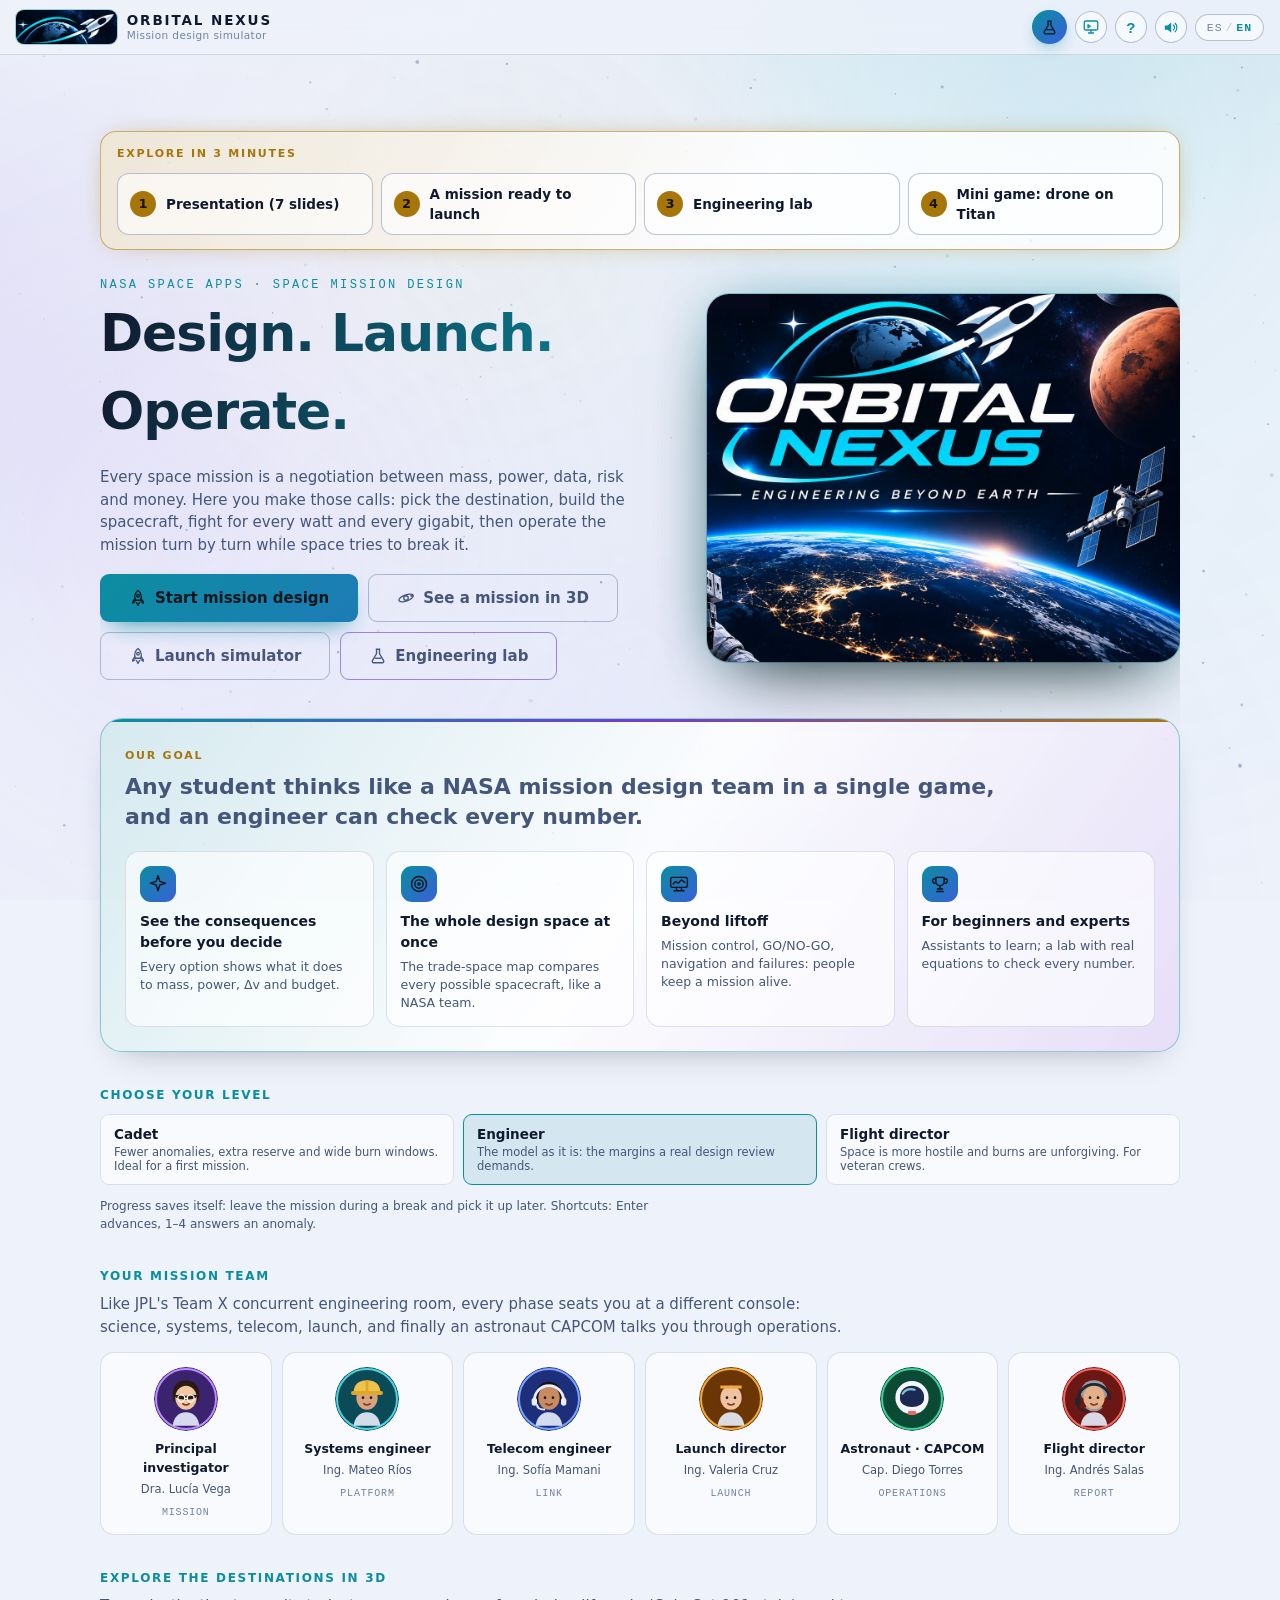
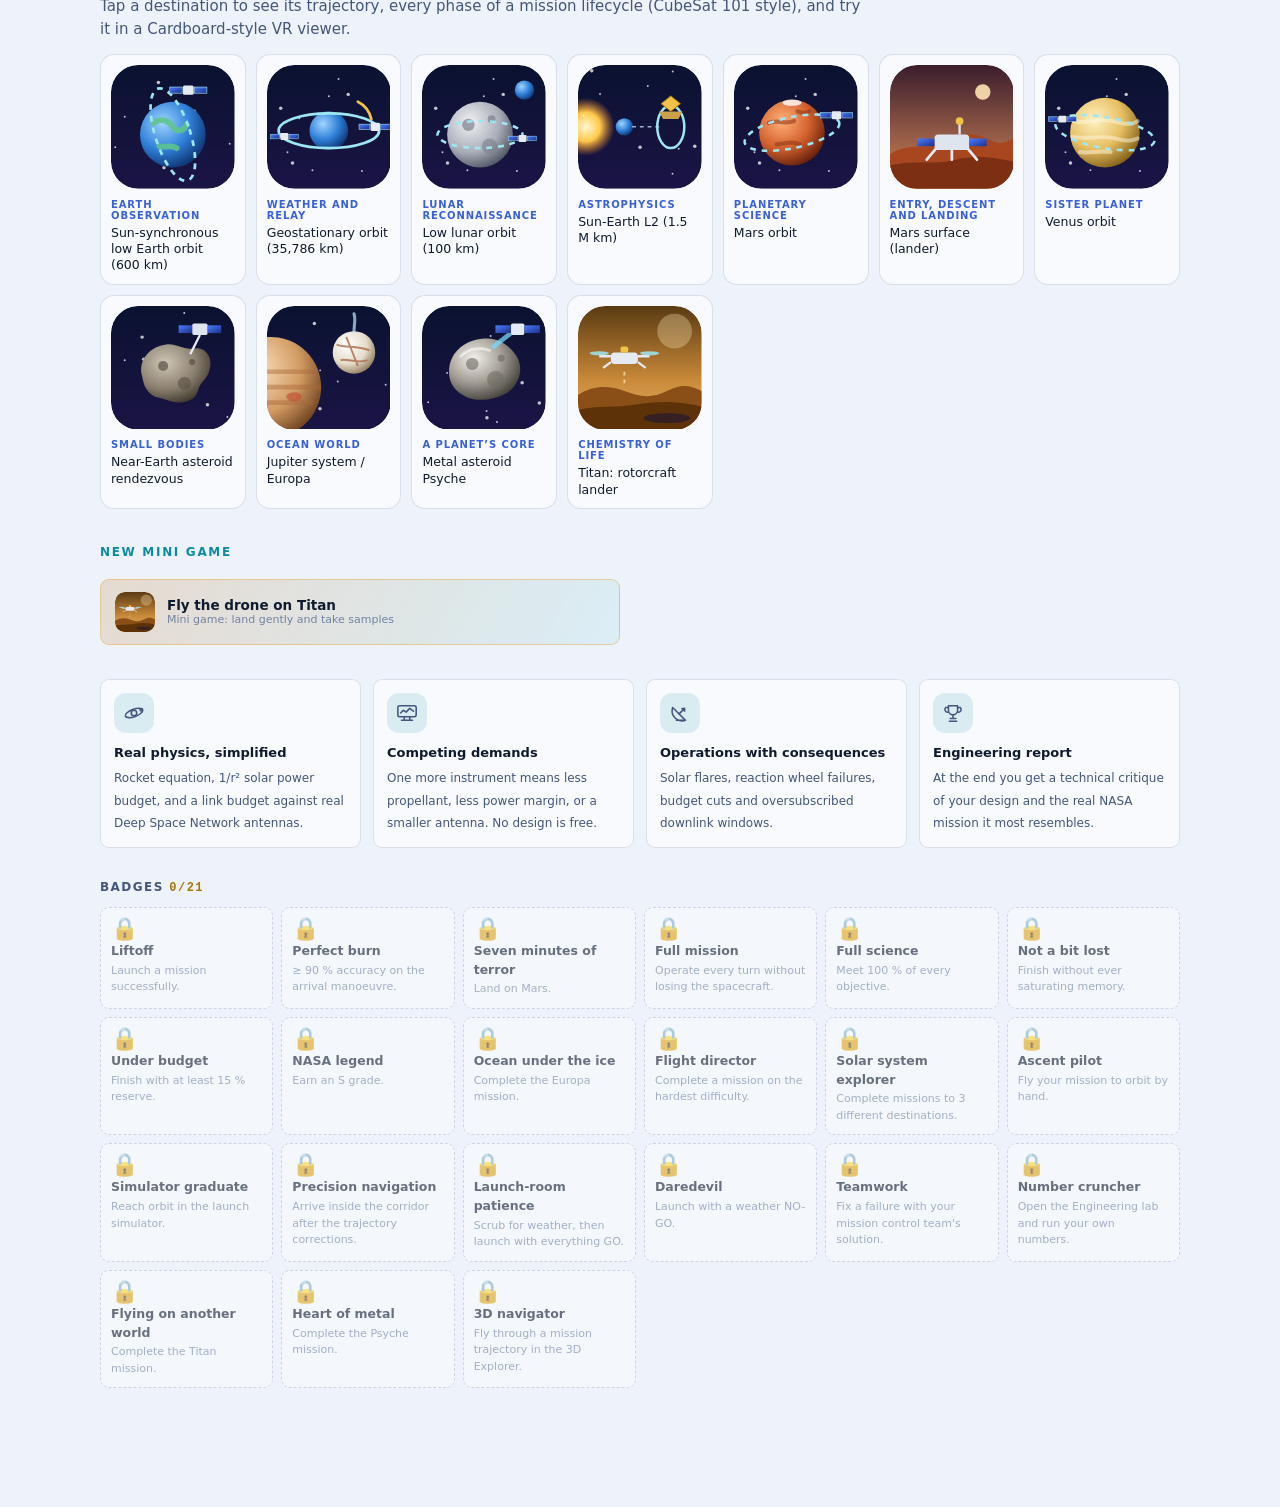
==== index.html @ b9cbfa2b "Interactive space background, back navigation and PDF downloads The game and the presentation get an" ====
<!doctype html>
<html lang="es">
<head>
<meta charset="utf-8">
<meta name="viewport" content="width=device-width, initial-scale=1">
<title>Orbital Nexus</title>
<meta name="description" content="Interactive space mission design simulator: trade mass, power, delta-v, data and budget, then operate your mission turn by turn.">
<link rel="icon" type="image/png" href="assets/img/favicon.png">
<meta property="og:title" content="ORBITAL NEXUS — Engineering Beyond Earth">
<meta property="og:description" content="Design, launch and operate a space mission. NASA Space Apps Challenge project, in English and Spanish.">
<meta property="og:image" content="https://frankdux17.github.io/Proyecto_orbital-nexus/assets/img/og.jpg">
<meta property="og:type" content="website">
<meta name="twitter:card" content="summary_large_image">
<link rel="stylesheet" href="assets/css/style.css">
</head>
<body>

<canvas id="starfield" aria-hidden="true"></canvas>

<header class="topbar">
  <div class="brand" role="link" tabindex="0" title="Inicio · Home">
    <img class="brand-logo" src="assets/img/logo-mark.png" alt="" width="90" height="34">
    <div class="brand-text">
      <strong>ORBITAL NEXUS</strong>
      <span id="brand-sub">Simulador de diseño de misiones</span>
    </div>
  </div>

  <nav class="stepper" id="stepper" aria-label="Mission phases"></nav>

  <div class="topbar-right">
    <button class="lab-top" id="lab-top" type="button" data-act="lab" title="Laboratorio de ingeniería · Engineering lab">
      <svg viewBox="0 0 24 24" aria-hidden="true"><path d="M9 3h6M10 3v6l-5.5 9.2A2 2 0 0 0 6.2 21h11.6a2 2 0 0 0 1.7-2.8L14 9V3" fill="none" stroke="currentColor" stroke-width="1.7" stroke-linejoin="round"/><path d="M7.5 15h9" stroke="currentColor" stroke-width="1.7"/></svg>
      <span id="lab-top-txt">Laboratorio</span>
    </button>
    <a class="icon-btn deck-btn" href="presentacion.html" aria-label="Presentación · Presentation" title="Presentación · Presentation">
      <svg viewBox="0 0 24 24" aria-hidden="true"><rect x="3" y="4" width="18" height="12" rx="2" fill="none" stroke="currentColor" stroke-width="1.7"/><path d="M12 16v4M8 20h8M8 9l3 2-3 2z" fill="none" stroke="currentColor" stroke-width="1.7" stroke-linejoin="round"/></svg>
    </a>
    <button class="icon-btn help-btn" type="button" data-act="tour" aria-label="Ayuda · Help" title="Cómo se juega · How to play">?</button>
    <button class="icon-btn" id="snd-toggle" type="button" aria-label="Sound">
      <svg viewBox="0 0 24 24" aria-hidden="true"><path d="M4 9h4l5-4v14l-5-4H4z" fill="currentColor"/><path class="snd-on" d="M16 8.5a5 5 0 0 1 0 7M18.5 6a8.5 8.5 0 0 1 0 12" fill="none" stroke="currentColor" stroke-width="1.6" stroke-linecap="round"/><path class="snd-off" d="M16 9l5 6M21 9l-5 6" stroke="currentColor" stroke-width="1.6" stroke-linecap="round"/></svg>
    </button>
    <button class="lang-toggle" id="lang-toggle" type="button" aria-label="Change language">
      <span class="lang-opt" data-l="es">ES</span><span class="lang-sep">/</span><span class="lang-opt" data-l="en">EN</span>
    </button>
  </div>
</header>

<div id="hud" class="hud" hidden></div>

<main id="stage" class="stage"></main>

<footer class="navbar" id="navbar" hidden>
  <div class="nav-msgs" id="nav-msgs"></div>
  <div class="nav-btns">
    <button class="btn ghost" id="btn-back" type="button"></button>
    <button class="btn primary" id="btn-next" type="button"></button>
  </div>
</footer>

<div class="modal-back" id="modal-back" hidden>
  <div class="modal" role="dialog" aria-modal="true" id="modal"></div>
</div>

<script src="assets/js/i18n.js"></script>
<script src="assets/js/data.js"></script>
<script src="assets/js/engine.js"></script>
<script src="assets/js/fx.js"></script>
<script src="assets/js/space-bg.js"></script>
<script src="assets/js/viz.js"></script>
<script src="assets/js/art.js"></script>
<script src="assets/js/coach.js"></script>
<script src="assets/js/explorer.js"></script>
<script src="assets/js/ascent.js"></script>
<script src="assets/js/mission.js"></script>
<script src="assets/js/design.js"></script>
<script src="assets/js/lab.js"></script>
<script src="assets/js/help.js"></script>
<script src="assets/js/titan.js"></script>
<script src="assets/js/app.js"></script>
</body>
</html>
---- assets/css/style.css ----
/* ORBITAL NEXUS — mission design simulator
   Palette: deep space navy + instrument cyan, with colour-blind-safe status ramp. */

:root{
  --bg:#070b16;
  --bg-2:#0c1324;
  --panel:rgba(18,27,48,.72);
  --panel-solid:#121b30;
  --panel-2:rgba(12,19,36,.6);
  --line:rgba(120,150,210,.18);
  --line-strong:rgba(120,150,210,.38);
  --txt:#e8eefc;
  --txt-dim:#9fb0d0;
  --txt-faint:#6b7d9e;
  --accent:#4fd1e0;
  --accent-2:#7aa2ff;
  --gold:#f0c24b;
  --ok:#3ecf9a;
  --warn:#f0a93b;
  --bad:#f0655f;
  --sci:#b98cff;
  --radius:14px;
  --radius-sm:9px;
  --shadow:0 18px 44px -24px rgba(0,0,0,.9);
  --mono:ui-monospace,"SF Mono",Menlo,Consolas,monospace;
  --sans:system-ui,-apple-system,"Segoe UI",Roboto,sans-serif;
  color-scheme:dark;
}

:root[data-theme="light"]{
  --bg:#eef2fa;
  --bg-2:#e2e9f6;
  --panel:rgba(255,255,255,.82);
  --panel-solid:#ffffff;
  --panel-2:rgba(255,255,255,.6);
  --line:rgba(30,60,110,.14);
  --line-strong:rgba(30,60,110,.3);
  --txt:#101a2e;
  --txt-dim:#44567a;
  --txt-faint:#7183a4;
  --accent:#0b8da0;
  --accent-2:#3860d8;
  --gold:#a7760a;
  --ok:#0f8f62;
  --warn:#b46a06;
  --bad:#c23a34;
  --sci:#6f3fd0;
  --shadow:0 14px 34px -22px rgba(16,30,60,.45);
  color-scheme:light;
}

@media (prefers-color-scheme: light){
  :root:not([data-theme="dark"]){
  --bg:#eef2fa;
  --bg-2:#e2e9f6;
  --panel:rgba(255,255,255,.82);
  --panel-solid:#ffffff;
  --panel-2:rgba(255,255,255,.6);
  --line:rgba(30,60,110,.14);
  --line-strong:rgba(30,60,110,.3);
  --txt:#101a2e;
  --txt-dim:#44567a;
  --txt-faint:#7183a4;
  --accent:#0b8da0;
  --accent-2:#3860d8;
  --gold:#a7760a;
  --ok:#0f8f62;
  --warn:#b46a06;
  --bad:#c23a34;
  --sci:#6f3fd0;
  --shadow:0 14px 34px -22px rgba(16,30,60,.45);
  color-scheme:light;
  }
}

*{box-sizing:border-box}
/* author display rules (.modal-back, .navbar, .hud) would otherwise beat the hidden attribute */
[hidden]{display:none!important}
html,body{margin:0;padding:0}
body{
  background:var(--bg);
  color:var(--txt);
  font-family:var(--sans);
  font-size:15px;
  line-height:1.5;
  min-height:100vh;
  -webkit-font-smoothing:antialiased;
}
#starfield{position:fixed;inset:0;z-index:0;pointer-events:none;opacity:.9}
:root[data-theme="light"] #starfield{opacity:.8}

/* ---------- top bar ---------- */
.topbar{
  position:sticky;top:0;z-index:20;
  display:flex;align-items:center;gap:18px;
  padding:10px 16px;
  background:color-mix(in srgb,var(--bg) 82%, transparent);
  backdrop-filter:blur(14px);
  border-bottom:1px solid var(--line);
  flex-wrap:wrap;
}
.brand{display:flex;align-items:center;gap:10px;color:var(--accent);flex:0 0 auto}
.brand-mark{width:30px;height:30px}
.brand-text{display:flex;flex-direction:column;line-height:1.15}
.brand-text strong{color:var(--txt);letter-spacing:.14em;font-size:13.5px}
.brand-text span{color:var(--txt-faint);font-size:10.5px;letter-spacing:.04em}

.stepper{display:flex;gap:4px;flex:1 1 320px;overflow-x:auto;scrollbar-width:none}
.stepper::-webkit-scrollbar{display:none}
.step{
  display:flex;align-items:center;gap:7px;
  padding:6px 11px;border-radius:999px;white-space:nowrap;
  font-size:11.5px;letter-spacing:.05em;text-transform:uppercase;
  color:var(--txt-faint);border:1px solid transparent;background:none;
  font-family:inherit;cursor:default;
}
.step .dot{width:17px;height:17px;border-radius:50%;display:grid;place-items:center;
  border:1px solid var(--line-strong);font-size:9.5px;font-family:var(--mono)}
.step.done{color:var(--txt-dim)}
.step.done .dot{background:var(--ok);border-color:var(--ok);color:#04150f}
.step.active{color:var(--txt);border-color:var(--line-strong);background:var(--panel-2)}
.step.active .dot{background:var(--accent);border-color:var(--accent);color:#04161a}

.topbar-right{display:flex;gap:8px;align-items:center;flex:0 0 auto}
.lang-toggle{
  font-family:var(--mono);font-size:11.5px;letter-spacing:.08em;
  background:var(--panel-2);border:1px solid var(--line-strong);color:var(--txt-faint);
  border-radius:999px;padding:6px 11px;cursor:pointer;
}
.lang-toggle:hover{border-color:var(--accent)}
.lang-opt.on{color:var(--accent);font-weight:700}
.lang-sep{opacity:.4;margin:0 3px}

/* ---------- HUD ---------- */
.hud{
  position:sticky;top:51px;z-index:15;
  display:flex;gap:8px;overflow-x:auto;scrollbar-width:none;
  padding:9px 16px;
  background:color-mix(in srgb,var(--bg-2) 86%, transparent);
  backdrop-filter:blur(12px);
  border-bottom:1px solid var(--line);
}
.hud::-webkit-scrollbar{display:none}
.chip{
  flex:1 1 0;min-width:138px;
  border:1px solid var(--line);border-radius:var(--radius-sm);
  padding:7px 10px;background:var(--panel-2);
}
.chip-top{display:flex;justify-content:space-between;align-items:baseline;gap:6px}
.chip-label{font-size:9.5px;letter-spacing:.1em;text-transform:uppercase;color:var(--txt-faint)}
.chip-val{font-family:var(--mono);font-size:13px;font-weight:600}
.chip-sub{font-size:10px;color:var(--txt-faint);font-family:var(--mono);margin-top:1px}
.meter{height:3px;border-radius:2px;background:var(--line);margin-top:6px;overflow:hidden}
.meter i{display:block;height:100%;border-radius:2px;transition:width .35s ease}
.s-ok{color:var(--ok)} .s-warn{color:var(--warn)} .s-bad{color:var(--bad)}
.m-ok{background:var(--ok)} .m-warn{background:var(--warn)} .m-bad{background:var(--bad)}

/* ---------- stage ---------- */
.stage{position:relative;z-index:2;max-width:1220px;margin:0 auto;padding:22px 16px 120px}
.phase-head{margin:4px 0 18px}
.phase-kicker{font-family:var(--mono);font-size:11px;letter-spacing:.16em;color:var(--accent);text-transform:uppercase}
.phase-head h1{font-size:clamp(22px,3.4vw,31px);margin:4px 0 6px;letter-spacing:-.01em}
.phase-head p{color:var(--txt-dim);margin:0;max-width:72ch}

.cols{display:grid;grid-template-columns:minmax(0,1fr) 316px;gap:18px;align-items:start}
@media (max-width:980px){.cols{grid-template-columns:1fr}}

.panel{
  background:var(--panel);border:1px solid var(--line);border-radius:var(--radius);
  padding:16px;box-shadow:var(--shadow);backdrop-filter:blur(8px);
}
.panel + .panel{margin-top:14px}
.panel h2{font-size:12px;letter-spacing:.12em;text-transform:uppercase;color:var(--txt-dim);margin:0 0 12px}
.panel h3{font-size:13px;margin:16px 0 8px;color:var(--txt)}
.side{position:sticky;top:112px}
@media (max-width:980px){.side{position:static}}

/* ---------- option cards ---------- */
.grid{display:grid;gap:11px}
.grid.c2{grid-template-columns:repeat(auto-fit,minmax(248px,1fr))}
.grid.c3{grid-template-columns:repeat(auto-fit,minmax(196px,1fr))}

.card{
  position:relative;text-align:left;width:100%;
  background:var(--panel-2);border:1px solid var(--line);border-radius:var(--radius-sm);
  padding:13px;color:var(--txt);font-family:inherit;font-size:14px;cursor:pointer;
  transition:border-color .15s,transform .15s,background .15s;
}
.card:hover{border-color:var(--line-strong);transform:translateY(-1px)}
.card.on{border-color:var(--accent);background:color-mix(in srgb,var(--accent) 11%,transparent)}
.card.on::after{
  content:"✓";position:absolute;top:9px;right:11px;color:var(--accent);
  font-size:13px;font-weight:700;
}
.card.locked{opacity:.42;cursor:not-allowed}
.card.locked:hover{transform:none;border-color:var(--line)}
.card-name{font-weight:650;font-size:14.5px;display:block;padding-right:22px}
.card-tag{font-family:var(--mono);font-size:10px;letter-spacing:.09em;text-transform:uppercase;color:var(--accent-2)}
.card-desc{color:var(--txt-dim);font-size:12.5px;margin:7px 0 0}
.specs{display:flex;flex-wrap:wrap;gap:4px 12px;margin-top:10px}
.spec{font-family:var(--mono);font-size:10.5px;color:var(--txt-faint)}
.spec b{color:var(--txt-dim);font-weight:600}
.lock-note{font-size:11px;color:var(--bad);margin-top:8px;font-family:var(--mono)}

.pills{display:flex;flex-wrap:wrap;gap:7px}
.pill{
  background:var(--panel-2);border:1px solid var(--line);color:var(--txt-dim);
  border-radius:999px;padding:6px 13px;font-size:12.5px;font-family:inherit;cursor:pointer;
}
.pill:hover{border-color:var(--line-strong)}
.pill.on{border-color:var(--accent);color:var(--txt);background:color-mix(in srgb,var(--accent) 13%,transparent)}
.pill.locked{opacity:.4;cursor:not-allowed}

/* sliders */
.ctrl{margin:14px 0}
.ctrl-top{display:flex;justify-content:space-between;align-items:baseline;gap:8px;margin-bottom:5px}
.ctrl-top label{font-size:12.5px;color:var(--txt-dim)}
.ctrl-top output{font-family:var(--mono);font-size:13px;color:var(--accent)}
input[type=range]{
  -webkit-appearance:none;appearance:none;width:100%;height:4px;border-radius:3px;
  background:var(--line);outline:none;
}
input[type=range]::-webkit-slider-thumb{
  -webkit-appearance:none;width:16px;height:16px;border-radius:50%;
  background:var(--accent);border:2px solid var(--bg);cursor:pointer;
}
input[type=range]::-moz-range-thumb{
  width:14px;height:14px;border-radius:50%;background:var(--accent);
  border:2px solid var(--bg);cursor:pointer;
}
.hint{font-size:11.5px;color:var(--txt-faint);margin-top:5px}

/* readouts */
.rows{display:flex;flex-direction:column;gap:1px}
.row{display:flex;justify-content:space-between;gap:10px;padding:5px 0;border-bottom:1px dashed var(--line);font-size:12.5px}
.row:last-child{border-bottom:none}
.row span{color:var(--txt-dim)}
.row b{font-family:var(--mono);font-weight:600}
.row.total{border-top:1px solid var(--line-strong);margin-top:5px;padding-top:8px;border-bottom:none}
.row.total span{color:var(--txt)}

.obj{border:1px solid var(--line);border-radius:var(--radius-sm);padding:11px;background:var(--panel-2)}
.obj + .obj{margin-top:9px}
.obj-top{display:flex;justify-content:space-between;gap:10px;align-items:baseline}
.obj-name{font-weight:600;font-size:13.5px}
.obj-val{font-family:var(--mono);font-size:11px;color:var(--gold);white-space:nowrap}
.obj-need{font-size:11.5px;color:var(--txt-faint);margin-top:5px;font-family:var(--mono)}
.obj.met{border-color:var(--ok)}
.obj.met .obj-name::before{content:"● ";color:var(--ok)}
.obj.partial .obj-name::before{content:"◐ ";color:var(--warn)}
.obj.unmet .obj-name::before{content:"○ ";color:var(--txt-faint)}

.bar{height:5px;border-radius:3px;background:var(--line);margin-top:8px;overflow:hidden}
.bar i{display:block;height:100%;background:var(--sci);transition:width .4s}

.alert{border-radius:var(--radius-sm);padding:10px 12px;font-size:12.5px;display:flex;gap:9px;align-items:flex-start}
.alert.bad{background:color-mix(in srgb,var(--bad) 14%,transparent);border:1px solid color-mix(in srgb,var(--bad) 42%,transparent);color:var(--txt)}
.alert.warn{background:color-mix(in srgb,var(--warn) 13%,transparent);border:1px solid color-mix(in srgb,var(--warn) 40%,transparent)}
.alert.ok{background:color-mix(in srgb,var(--ok) 12%,transparent);border:1px solid color-mix(in srgb,var(--ok) 38%,transparent)}
.alert + .alert{margin-top:7px}
.alert-icon{font-family:var(--mono);font-weight:700;flex:0 0 auto}

/* ---------- nav ---------- */
.navbar{
  position:fixed;bottom:0;left:0;right:0;z-index:18;
  display:flex;gap:14px;align-items:center;justify-content:space-between;
  padding:11px 16px;
  background:color-mix(in srgb,var(--bg) 88%,transparent);
  backdrop-filter:blur(14px);border-top:1px solid var(--line);
}
.nav-msgs{font-size:12px;color:var(--txt-faint);flex:1 1 auto;min-width:0}
.nav-msgs b{color:var(--bad);font-weight:600}
.nav-btns{display:flex;gap:9px;flex:0 0 auto}
.btn{
  font-family:inherit;font-size:13.5px;font-weight:600;
  border-radius:var(--radius-sm);padding:10px 20px;cursor:pointer;border:1px solid var(--line-strong);
  background:var(--panel-2);color:var(--txt);transition:.15s;
}
.btn:hover{border-color:var(--accent)}
.btn.primary{background:var(--accent);border-color:var(--accent);color:#04161c}
.btn.primary:hover{filter:brightness(1.1)}
.btn.ghost{background:none;color:var(--txt-dim)}
.btn:disabled{opacity:.4;cursor:not-allowed;filter:none}
.btn.wide{width:100%;margin-top:10px}
.btn.danger{border-color:var(--bad);color:var(--bad)}

/* ---------- modal ---------- */
.modal-back{
  position:fixed;inset:0;z-index:40;display:grid;place-items:center;padding:18px;
  background:rgba(4,8,18,.74);backdrop-filter:blur(5px);
}
.modal{
  background:var(--panel-solid);border:1px solid var(--line-strong);border-radius:var(--radius);
  max-width:540px;width:100%;max-height:86vh;overflow-y:auto;padding:22px;box-shadow:var(--shadow);
}
.modal h2{font-size:18px;margin:0 0 4px;letter-spacing:0;text-transform:none;color:var(--txt)}
.modal .ev-kind{font-family:var(--mono);font-size:10.5px;letter-spacing:.12em;text-transform:uppercase;color:var(--warn)}
.modal p{color:var(--txt-dim);font-size:13.5px}
.choice{
  display:block;width:100%;text-align:left;margin-top:9px;padding:12px;
  background:var(--panel-2);border:1px solid var(--line);border-radius:var(--radius-sm);
  color:var(--txt);font-family:inherit;font-size:13.5px;cursor:pointer;
}
.choice:hover{border-color:var(--accent)}
.choice small{display:block;color:var(--txt-faint);font-size:11.5px;margin-top:4px;font-family:var(--mono)}

/* ---------- ops ---------- */
.turnstrip{display:flex;gap:2px;flex-wrap:wrap;margin-top:4px}
.tcell{width:13px;height:13px;border-radius:3px;background:var(--line)}
.tcell.sci{background:var(--sci)}
.tcell.dl{background:var(--accent)}
.tcell.ev{background:var(--warn)}
.tcell.bad{background:var(--bad)}
.tcell.now{outline:2px solid var(--txt);outline-offset:1px}

.instr-row{
  display:flex;align-items:center;gap:10px;padding:9px 0;border-bottom:1px dashed var(--line);
}
.instr-row:last-child{border-bottom:none}
.instr-row .nm{flex:1 1 auto;font-size:13px}
.instr-row .nm small{display:block;color:var(--txt-faint);font-family:var(--mono);font-size:10.5px}
.switch{
  width:40px;height:21px;border-radius:999px;border:1px solid var(--line-strong);
  background:var(--line);position:relative;cursor:pointer;flex:0 0 auto;transition:.18s;
}
.switch::after{content:"";position:absolute;top:2px;left:2px;width:15px;height:15px;border-radius:50%;background:var(--txt-faint);transition:.18s}
.switch.on{background:color-mix(in srgb,var(--accent) 45%,transparent);border-color:var(--accent)}
.switch.on::after{left:21px;background:var(--accent)}
.switch.dead{opacity:.35;cursor:not-allowed}

.log{max-height:230px;overflow-y:auto;font-size:12px;display:flex;flex-direction:column;gap:6px}
.log-item{display:flex;gap:9px;padding-bottom:6px;border-bottom:1px dashed var(--line)}
.log-t{font-family:var(--mono);font-size:10.5px;color:var(--txt-faint);flex:0 0 42px}
.log-x{color:var(--txt-dim)}
.log-item.bad .log-x{color:var(--bad)}
.log-item.good .log-x{color:var(--ok)}

/* ---------- report ---------- */
.score-hero{display:flex;gap:22px;align-items:center;flex-wrap:wrap}
.grade{
  width:112px;height:112px;border-radius:26px;display:grid;place-items:center;
  font-size:48px;font-weight:800;font-family:var(--mono);flex:0 0 auto;
  border:2px solid currentColor;
}
.score-hero .big{font-family:var(--mono);font-size:34px;font-weight:700}
.score-hero .lbl{color:var(--txt-faint);font-size:11px;letter-spacing:.12em;text-transform:uppercase}
.score-rows{flex:1 1 230px;min-width:200px}
.sb{display:flex;align-items:center;gap:10px;margin:7px 0;font-size:12.5px}
.sb .sb-n{flex:0 0 118px;color:var(--txt-dim)}
.sb .sb-bar{flex:1 1 auto;height:7px;border-radius:4px;background:var(--line);overflow:hidden}
.sb .sb-bar i{display:block;height:100%;background:var(--accent)}
.sb .sb-v{flex:0 0 62px;text-align:right;font-family:var(--mono);font-size:11.5px}

.analog{display:flex;gap:13px;align-items:flex-start;padding:13px;border:1px dashed var(--line-strong);border-radius:var(--radius-sm)}
.analog .nasa{font-family:var(--mono);font-size:10px;letter-spacing:.14em;color:var(--gold);text-transform:uppercase}

.kv{display:grid;grid-template-columns:repeat(auto-fit,minmax(135px,1fr));gap:11px;margin-top:4px}
.kv > div{background:var(--panel-2);border:1px solid var(--line);border-radius:var(--radius-sm);padding:10px}
.kv .k{font-size:9.5px;letter-spacing:.1em;text-transform:uppercase;color:var(--txt-faint)}
.kv .v{font-family:var(--mono);font-size:16px;font-weight:600;margin-top:3px}

.lesson{border-left:2px solid var(--accent);padding:3px 0 3px 13px;margin:11px 0;font-size:13px;color:var(--txt-dim)}
.lesson b{color:var(--txt)}

.splash{max-width:720px;margin:6vh auto 0;text-align:center}
.splash h1{font-size:clamp(30px,6vw,52px);letter-spacing:-.02em;margin:0 0 8px;
  background:linear-gradient(100deg,var(--txt),var(--accent));-webkit-background-clip:text;background-clip:text;-webkit-text-fill-color:transparent}
.splash .tag{font-family:var(--mono);font-size:12px;letter-spacing:.2em;text-transform:uppercase;color:var(--accent)}
.splash p{color:var(--txt-dim);margin:16px auto 0;max-width:58ch}
.splash .cta{margin-top:26px}
.feat{display:grid;grid-template-columns:repeat(auto-fit,minmax(160px,1fr));gap:12px;margin-top:34px;text-align:left}
.feat > div{padding:13px;border:1px solid var(--line);border-radius:var(--radius-sm);background:var(--panel-2)}
.feat strong{display:block;font-size:13px;margin-bottom:4px}
.feat span{font-size:12px;color:var(--txt-dim)}

.tbl{width:100%;border-collapse:collapse;font-size:12.5px}
.tbl th,.tbl td{text-align:left;padding:7px 9px;border-bottom:1px solid var(--line)}
.tbl th{font-size:10px;letter-spacing:.1em;text-transform:uppercase;color:var(--txt-faint);font-weight:600}
.tbl td.num{font-family:var(--mono);text-align:right}

@media (max-width:620px){
  .stage{padding:16px 14px 128px}
  .hud{top:auto;position:static}
  .brand-text span{display:none}
  .navbar{flex-wrap:wrap}
  .nav-btns{width:100%}
  .btn{flex:1 1 0}
}
/* =================================================================
   friendly visual layer: icons, illustrated cards, mission team,
   new splash and the 3D mission explorer
   ================================================================= */
.ico{width:1.25em;height:1.25em;flex:0 0 auto;vertical-align:-.25em}
.art{display:block;width:64px;height:64px;flex:0 0 auto}
.btn{display:inline-flex;align-items:center;justify-content:center;gap:8px}
.btn .ico{width:18px;height:18px}
.pill{display:inline-flex;align-items:center;gap:7px}
.pill .ico{width:16px;height:16px;color:var(--accent)}

/* stepper icons */
.step-ic{width:14px;height:14px;opacity:.8}
.step.active .step-ic{color:var(--accent);opacity:1}
@media (max-width:760px){.step:not(.active) .step-t{display:none}}

/* phase head with a big phase icon */
.phase-head{display:flex;gap:16px;align-items:flex-start}
.phase-ic{flex:0 0 auto;width:54px;height:54px;border-radius:16px;display:grid;place-items:center;color:var(--accent);
  background:linear-gradient(145deg,color-mix(in srgb,var(--accent) 22%,transparent),color-mix(in srgb,var(--sci) 18%,transparent));
  border:1px solid color-mix(in srgb,var(--accent) 40%,transparent);box-shadow:0 10px 30px -14px var(--accent)}
.phase-ic .ico{width:28px;height:28px}
@media (max-width:560px){.phase-ic{display:none}}

/* mission team coach */
.coach{display:flex;gap:14px;align-items:flex-start;margin:-4px 0 18px;padding:12px 14px;border-radius:var(--radius);
  background:var(--panel);border:1px solid var(--line);border-left:4px solid var(--coach,var(--accent));box-shadow:var(--shadow);
  animation:coachIn .35s ease-out}
.coach-ok{--coach:var(--ok)} .coach-warn{--coach:var(--warn)} .coach-bad{--coach:var(--bad)} .coach-idea{--coach:var(--accent-2)}
.coach-av{width:52px;height:52px;flex:0 0 auto;border-radius:50%;box-shadow:0 0 0 3px color-mix(in srgb,var(--coach,var(--accent)) 35%,transparent)}
.coach-body{min-width:0}
.coach-who{display:flex;flex-wrap:wrap;align-items:baseline;gap:4px 10px}
.coach-who b{font-size:14px}
.coach-who span{font-size:11.5px;color:var(--txt-faint);letter-spacing:.03em}
.coach-mood{font-style:normal;font-size:10px;font-weight:700;letter-spacing:.1em;text-transform:uppercase;padding:2px 8px;border-radius:999px;
  color:var(--coach);background:color-mix(in srgb,var(--coach) 14%,transparent)}
.coach p{margin:5px 0 0;font-size:13.5px;line-height:1.5}
@keyframes coachIn{from{opacity:0;transform:translateY(-6px)}}

/* illustrated option cards */
.card.has-art{display:flex;gap:12px;align-items:flex-start}
.card-main{display:block;min-width:0;flex:1}
.card-art{flex:0 0 auto}
.card-ic{width:42px;height:42px;border-radius:12px;display:grid;place-items:center;color:var(--accent);
  background:color-mix(in srgb,var(--accent) 12%,transparent);border:1px solid color-mix(in srgb,var(--accent) 30%,transparent);transition:transform .2s}
.card-ic .ico{width:24px;height:24px}
.card-ic.ic-instr{color:var(--sci);background:color-mix(in srgb,var(--sci) 12%,transparent);border-color:color-mix(in srgb,var(--sci) 30%,transparent)}
.card-ic.ic-launcherId,.card-ic.ic-propId{color:var(--warn);background:color-mix(in srgb,var(--warn) 12%,transparent);border-color:color-mix(in srgb,var(--warn) 30%,transparent)}
.card-ic.ic-groundId,.card-ic.ic-bandId{color:var(--ok);background:color-mix(in srgb,var(--ok) 12%,transparent);border-color:color-mix(in srgb,var(--ok) 30%,transparent)}
.card:hover .card-ic,.card:hover .art-big{transform:scale(1.07) rotate(-3deg)}
.card.locked:hover .card-ic,.card.locked:hover .art-big{transform:none}
.art-big{width:72px;height:72px;border-radius:16px;transition:transform .25s;box-shadow:0 12px 26px -14px rgba(0,0,0,.8)}
.card.on .card-ic{background:var(--accent);color:#04161c;border-color:var(--accent)}
.card.on.has-art .art-big{box-shadow:0 0 0 2px var(--accent),0 12px 26px -12px var(--accent)}
@media (max-width:420px){.art-big{width:56px;height:56px}}

/* destination hero on the mission side panel */
.dest-hero{display:grid;grid-template-columns:auto 1fr;gap:6px 14px;align-items:center}
.dest-hero .hero-art{width:84px;height:84px;border-radius:18px}
.dest-hero b{display:block;font-size:15px;margin-top:3px}
.dest-hero .btn{grid-column:1/-1}
.x-open{justify-content:flex-start;text-align:left;gap:12px;padding:12px 14px;
  background:linear-gradient(120deg,color-mix(in srgb,var(--accent) 16%,transparent),color-mix(in srgb,var(--sci) 16%,transparent));
  border-color:color-mix(in srgb,var(--accent) 55%,transparent)}
.x-open .ico{width:28px;height:28px;color:var(--accent)}
.x-open b{display:block;font-size:13.5px}
.x-open small{display:block;font-size:11px;color:var(--txt-faint);font-weight:400}
.panel > .x-open.wide:first-child{margin-top:0}

/* splash */
.splash{max-width:1080px;text-align:left}
.hero{display:grid;grid-template-columns:minmax(0,1.1fr) minmax(0,.9fr);gap:28px;align-items:center;min-height:420px;overflow-x:clip}
/* the rotating ring wrappers have a bounding box larger than they look; keep it from widening the page */
.hero-copy p{margin-left:0}
.splash .cta{justify-content:flex-start}
@media (max-width:860px){.hero{grid-template-columns:1fr;text-align:center}.splash .hero .cta{justify-content:center}.hero-copy p{margin-left:auto}}
.hero-art{position:relative;aspect-ratio:1;width:calc(100% - 64px);max-width:420px;margin:0 auto}
.hero-art .ring{position:absolute;inset:var(--in);border-radius:50%;border:1px dashed color-mix(in srgb,var(--accent) 40%,transparent)}
.hero-art .r1{--in:28%} .hero-art .r2{--in:14%} .hero-art .r3{--in:2%}
.hero-sun{position:absolute;inset:41%;border-radius:50%;background:radial-gradient(circle,#fff7d1 0,#ffc94a 40%,rgba(255,138,31,0) 72%);
  box-shadow:0 0 80px 30px rgba(255,180,60,.35);animation:sunPulse 4s ease-in-out infinite}
@keyframes sunPulse{50%{transform:scale(1.08)}}
/* each destination rides its own ring: the wrapper turns, the tile turns back so it stays upright */
.orb{position:absolute;inset:var(--in);border-radius:50%;animation:orbit var(--T) linear infinite;animation-delay:var(--D)}
.orb .art{position:absolute;left:50%;top:0;width:58px;height:58px;margin:-29px 0 0 -29px;border-radius:14px;box-shadow:0 10px 24px -10px rgba(0,0,0,.8);
  animation:orbit var(--T) linear infinite reverse;animation-delay:var(--D)}
.orb.o0{--in:28%;--T:28s;--D:0s} .orb.o1{--in:28%;--T:28s;--D:-14s}
.orb.o2{--in:14%;--T:40s;--D:-8s} .orb.o3{--in:14%;--T:40s;--D:-28s}
.orb.o4{--in:2%;--T:56s;--D:-20s} .orb.o5{--in:2%;--T:56s;--D:-46s}
@media (max-width:480px){.orb .art{width:44px;height:44px;margin:-22px 0 0 -22px}}
@keyframes orbit{to{transform:rotate(360deg)}}
.splash-sec{margin-top:34px}
.splash-sec h2,.team h2{font-size:12px;letter-spacing:.14em;text-transform:uppercase;color:var(--accent);margin:0 0 8px}
.splash .splash-sec > p,.splash .team > p{color:var(--txt-dim);margin:0 0 14px;max-width:80ch}
.splash .diffs{margin-top:10px}
.splash .splash-sec .splash-note{margin-top:12px}
.feat-ic{display:grid;place-items:center;width:40px;height:40px;border-radius:12px;margin-bottom:10px;color:var(--accent);background:color-mix(in srgb,var(--accent) 13%,transparent)}
.feat-ic .ico{width:22px;height:22px}
.feat > div{transition:transform .2s,border-color .2s}
.feat > div:hover{transform:translateY(-3px);border-color:var(--line-strong)}

/* team strip */
.team{margin-top:34px}
.seats{display:grid;grid-template-columns:repeat(auto-fit,minmax(150px,1fr));gap:10px}
.seat{display:flex;flex-direction:column;align-items:center;text-align:center;gap:3px;padding:14px 10px;border-radius:var(--radius);
  background:var(--panel-2);border:1px solid var(--line);transition:transform .2s,border-color .2s}
.seat:hover{transform:translateY(-4px);border-color:var(--accent)}
.seat-av{width:64px;height:64px;border-radius:50%;margin-bottom:6px}
.seat b{font-size:12.5px}
.seat span{font-size:11.5px;color:var(--txt-dim)}
.seat small{font-family:var(--mono);font-size:10px;letter-spacing:.08em;text-transform:uppercase;color:var(--txt-faint);margin-top:4px}

/* destination gallery */
.gallery{display:grid;grid-template-columns:repeat(auto-fill,minmax(140px,1fr));gap:10px}
.gal{display:flex;flex-direction:column;align-items:flex-start;gap:4px;padding:10px;border-radius:var(--radius);cursor:pointer;text-align:left;
  background:var(--panel-2);border:1px solid var(--line);color:var(--txt);font-family:inherit;transition:transform .2s,border-color .2s}
.gal:hover{transform:translateY(-4px);border-color:var(--accent)}
.gal .art{width:100%;height:auto;aspect-ratio:1;border-radius:12px;margin-bottom:6px;transition:transform .3s}
.gal:hover .art{transform:scale(1.04)}
.gal b{font-size:10px;letter-spacing:.09em;text-transform:uppercase;color:var(--accent-2)}
.gal span{font-size:12.5px;line-height:1.3}

/* ---------- 3D mission explorer (always dark: it is a view port) ---------- */
.explorer{position:fixed;inset:0;z-index:65;background:#03060f;color:#e8eefc;outline:none}
.x-cv{position:absolute;inset:0;width:100%;height:100%;touch-action:none;cursor:grab}
.x-cv:active{cursor:grabbing}
.x-top{position:absolute;top:0;left:0;right:0;display:flex;justify-content:space-between;align-items:center;gap:10px;padding:12px 16px;
  background:linear-gradient(#03060fdd,#03060f00);pointer-events:none}
.x-top > *{pointer-events:auto}
.x-title{display:flex;gap:10px;align-items:center;min-width:0;flex:1 1 auto}
.x-title > div{min-width:0}
.x-title b{white-space:nowrap;overflow:hidden;text-overflow:ellipsis}
@media (max-width:480px){.x-title > .ico{display:none}.x-btn{padding:8px 10px}}
.x-title > .ico{width:30px;height:30px;color:#4fd1e0}
.x-title b{display:block;font-size:15px}
.x-title span{display:block;font-size:12px;color:#9fb0d0;white-space:nowrap;overflow:hidden;text-overflow:ellipsis}
.x-tools{display:flex;gap:8px;flex:0 0 auto}
.x-btn{display:inline-flex;align-items:center;gap:6px;padding:8px 12px;border-radius:999px;cursor:pointer;font:inherit;font-size:12.5px;
  background:rgba(18,27,48,.8);color:#e8eefc;border:1px solid rgba(120,150,210,.38)}
.x-btn:hover,.x-btn.on{border-color:#4fd1e0;color:#4fd1e0}
.x-btn .ico{width:17px;height:17px}
@media (max-width:620px){.x-btn span{display:none}}
.x-card{position:absolute;left:16px;top:76px;width:min(340px,calc(100% - 32px));display:flex;gap:12px;padding:13px 14px;border-radius:14px;
  background:rgba(12,19,36,.86);border:1px solid rgba(120,150,210,.3);backdrop-filter:blur(8px)}
.x-card-ic{flex:0 0 auto;width:40px;height:40px;border-radius:12px;display:grid;place-items:center;background:rgba(79,209,224,.15);color:#4fd1e0}
.x-card-ic .ico{width:22px;height:22px}
.x-card small{font-family:var(--mono);font-size:10px;letter-spacing:.1em;text-transform:uppercase;color:#f0c24b}
.x-card b{display:block;font-size:14.5px;margin:2px 0 4px}
.x-card p{margin:0;font-size:12.5px;line-height:1.5;color:#c4d0ea}
@media (max-width:620px){.x-card{top:auto;bottom:118px}.x-card p{font-size:12px}}
.x-note{position:absolute;right:16px;top:70px;max-width:280px;text-align:right;font-size:11px;color:#8193b4}
@media (max-width:900px){.x-note{display:none}}
.x-bottom{position:absolute;left:0;right:0;bottom:0;display:flex;align-items:flex-end;gap:12px;padding:14px 16px 18px;
  background:linear-gradient(#03060f00,#03060fee)}
.x-play{flex:0 0 auto;width:46px;height:46px;border-radius:50%;border:0;cursor:pointer;background:#4fd1e0;color:#04161c;display:grid;place-items:center}
.x-play .ico{width:20px;height:20px}
.x-line{flex:1;min-width:0}
.x-ticks{position:relative;height:44px;margin-bottom:4px}
.x-tick{position:absolute;bottom:0;height:44px;display:flex;flex-direction:column;align-items:center;justify-content:flex-end;gap:3px;padding:0 2px;
  background:none;border:0;border-left:1px solid rgba(120,150,210,.25);color:#8193b4;cursor:pointer;font:inherit;overflow:hidden}
.x-tick .ico{width:16px;height:16px}
.x-tick span{font-size:9.5px;line-height:1.1;white-space:nowrap;overflow:hidden;text-overflow:ellipsis;max-width:100%}
.x-tick:hover,.x-tick.on{color:#4fd1e0}
.x-tick.on{background:linear-gradient(rgba(79,209,224,0),rgba(79,209,224,.14))}
@media (max-width:760px){.x-tick span{display:none}}
#x-range{width:100%;accent-color:#f0c24b}
.x-day{flex:0 0 auto;font-family:var(--mono);font-size:13px;color:#f0c24b;min-width:96px;text-align:right;padding-bottom:6px}
@media (max-width:480px){.x-day{min-width:0;font-size:11px}}
.x-vr-exit{display:none;position:absolute;left:50%;bottom:14px;transform:translateX(-50%);padding:8px 16px;border-radius:999px;
  background:rgba(0,0,0,.6);color:#fff;border:1px solid rgba(255,255,255,.3);font:inherit;cursor:pointer}
.explorer.vr .x-top,.explorer.vr .x-card,.explorer.vr .x-note,.explorer.vr .x-bottom{display:none}
.explorer.vr .x-vr-exit{display:block}

/* =================================================================
   ground segment: recommendations, mission control, flight readiness
   review, piloted ascent and cruise navigation
   ================================================================= */
.rec{display:inline-block;font-size:10px;font-weight:700;letter-spacing:.08em;text-transform:uppercase;color:#04161c;background:var(--gold);
  border-radius:999px;padding:2px 8px;margin-bottom:5px}
.guide{margin:0 0 14px;border:1px solid color-mix(in srgb,var(--gold) 45%,transparent);border-radius:var(--radius);
  background:color-mix(in srgb,var(--gold) 7%,var(--panel));overflow:hidden}
.guide summary{display:flex;align-items:center;gap:8px;padding:11px 14px;cursor:pointer;font-weight:650;font-size:13.5px;color:var(--gold);list-style:none}
.guide summary::-webkit-details-marker{display:none}
.guide summary::after{content:"+";margin-left:auto;font-family:var(--mono);font-size:16px}
.guide[open] summary::after{content:"−"}
.guide ul{margin:0;padding:0 16px 12px 34px;font-size:13px;color:var(--txt-dim)}
.guide li{margin:5px 0}

/* mission control staffing */
.st-row{display:flex;align-items:center;gap:12px;padding:10px 0;border-top:1px solid var(--line)}
.st-row:first-of-type{border-top:0}
.st-ic{flex:0 0 auto;width:36px;height:36px;border-radius:10px;display:grid;place-items:center;color:var(--txt-faint);background:var(--panel-2);border:1px solid var(--line)}
.st-ic .ico{width:20px;height:20px}
.st-row.on .st-ic{color:var(--accent);border-color:color-mix(in srgb,var(--accent) 45%,transparent);background:color-mix(in srgb,var(--accent) 12%,transparent)}
.st-txt{flex:1;min-width:0}
.st-txt b{display:block;font-size:13px}
.st-txt small{display:block;font-size:11.5px;color:var(--txt-faint);margin-top:2px}
.st-req{font-size:10px;letter-spacing:.08em;text-transform:uppercase;color:var(--ok);font-weight:700}
.st-lvl{display:flex;align-items:center;gap:6px}
.st-lvl b{font-family:var(--mono);min-width:14px;text-align:center}
.st-lvl small{font-size:10px;color:var(--txt-faint)}
.st-lvl .as-b{width:30px;height:30px;font-size:16px}
.st-sum{display:grid;grid-template-columns:repeat(4,1fr);gap:8px;margin:12px 0 4px}
@media (max-width:560px){.st-sum{grid-template-columns:repeat(2,1fr)}}
.st-sum div{padding:9px;border-radius:var(--radius-sm);background:var(--panel-2);border:1px solid var(--line)}
.st-sum span{display:block;font-size:10px;letter-spacing:.08em;text-transform:uppercase;color:var(--txt-faint)}
.st-sum b{font-family:var(--mono);font-size:15px}
.staff .alert{margin-top:10px}
.crew{display:flex;flex-wrap:wrap;gap:6px;margin-bottom:6px}
.crew-chip{display:inline-flex;align-items:center;gap:3px;padding:6px 8px;border-radius:10px;color:var(--accent);
  background:color-mix(in srgb,var(--accent) 12%,transparent);border:1px solid color-mix(in srgb,var(--accent) 35%,transparent)}
.crew-chip .ico{width:18px;height:18px}
.crew-chip b{font-family:var(--mono);font-size:11px}
.choice.team{border-color:var(--ok);background:color-mix(in srgb,var(--ok) 10%,transparent)}
.choice.team .ico{width:16px;height:16px;color:var(--ok);margin-right:6px;vertical-align:-3px}
.ev-miss{display:flex;gap:8px;align-items:center;font-size:12px;color:var(--txt-faint);margin:10px 0 0}
.ev-miss .ico{width:16px;height:16px}

/* readiness rows (launch phase and launch control) */
.rv-row{display:grid;grid-template-columns:auto 1fr auto;gap:10px;align-items:center;padding:8px 0;border-top:1px solid var(--line)}
.rv-st{font-family:var(--mono);font-size:10px;font-weight:700;letter-spacing:.06em;padding:3px 7px;border-radius:6px;min-width:52px;text-align:center}
.rv-row.go .rv-st{color:var(--ok);background:color-mix(in srgb,var(--ok) 15%,transparent)}
.rv-row.warn .rv-st{color:var(--warn);background:color-mix(in srgb,var(--warn) 15%,transparent)}
.rv-row.nogo .rv-st{color:var(--bad);background:color-mix(in srgb,var(--bad) 15%,transparent)}
.rv-n{font-size:13px;min-width:0}
.rv-n small{display:block;font-size:11.5px;color:var(--txt-faint);margin-top:2px}
.rv-fix{display:flex!important;gap:5px;color:var(--gold)!important}
.rv-fix .ico{width:13px;height:13px;flex:0 0 auto;margin-top:1px}
.rv-row b{font-family:var(--mono);font-size:12.5px;text-align:right}
.rv-count{font-family:var(--mono);color:var(--ok);margin-left:6px}

/* launch control overlay (always dark: it is a control room) */
.review,.navg{position:fixed;inset:0;z-index:63;overflow-y:auto;background:radial-gradient(ellipse at top,#0d1838,#03060f 70%);color:#e8eefc;
  --txt:#e8eefc;--txt-dim:#9fb0d0;--txt-faint:#8193b4;--line:rgba(120,150,210,.2);--panel-2:rgba(12,19,36,.6);--ok:#3ecf9a;--warn:#f0a93b;--bad:#f0655f;--gold:#f0c24b;--accent:#4fd1e0}
.rv-wrap,.nv-wrap{max-width:1120px;margin:0 auto;padding:22px 16px 40px}
.rv-head,.nv-head{display:flex;justify-content:space-between;gap:12px;align-items:flex-start}
.rv-kick{font-family:var(--mono);font-size:11px;letter-spacing:.16em;text-transform:uppercase;color:#4fd1e0}
.rv-head h1,.nv-head h1{margin:4px 0 6px;font-size:clamp(22px,3.4vw,30px)}
.rv-head p,.nv-head p{margin:0;color:#9fb0d0;max-width:75ch;font-size:14px}
.rv-cols{display:grid;grid-template-columns:1fr 1fr;gap:18px;margin-top:18px}
@media (max-width:860px){.rv-cols{grid-template-columns:1fr}}
.rv-cols section{background:rgba(12,19,36,.75);border:1px solid rgba(120,150,210,.25);border-radius:14px;padding:14px 16px}
.rv-cols h2{display:flex;align-items:center;gap:8px;font-size:12px;letter-spacing:.12em;text-transform:uppercase;color:#9fb0d0;margin:0 0 6px}
.rv-cols h2 .ico{width:18px;height:18px;color:#4fd1e0}
.rv-polls{list-style:none;margin:0;padding:0}
.rv-poll{display:flex;justify-content:space-between;padding:7px 10px;margin:4px 0;border-radius:8px;background:rgba(5,10,24,.7);font-size:13px;
  opacity:0;animation:pollIn .35s ease-out forwards;animation-delay:var(--d)}
.rv-poll b{font-family:var(--mono)}
.rv-poll.go b{color:#3ecf9a} .rv-poll.nogo b{color:#f0655f}
@keyframes pollIn{from{opacity:0;transform:translateX(-10px)}to{opacity:1;transform:none}}
.rv-verdict{margin:16px 0 0;padding:12px 14px;border-radius:12px;font-size:14px;font-weight:600}
.rv-verdict.go{background:rgba(62,207,154,.14);border:1px solid #3ecf9a;color:#bdf3dd}
.rv-verdict.nogo{background:rgba(240,101,95,.12);border:1px solid #f0655f;color:#ffd0cd}
.rv-btns{display:flex;flex-wrap:wrap;gap:10px;margin-top:16px}
.rv-btns .btn{color:#e8eefc;border-color:rgba(120,150,210,.4);background:rgba(18,27,48,.85)}
.rv-btns .btn.primary{background:#4fd1e0;border-color:#4fd1e0;color:#04161c}
.rv-btns .rv-pilot{border-color:#f0c24b;color:#f0c24b}
@media (max-width:560px){.rv-btns .btn{width:100%}}

/* cruise navigation */
.nv-body{display:grid;grid-template-columns:minmax(0,1fr) 320px;gap:16px;margin-top:16px}
@media (max-width:860px){.nv-body{grid-template-columns:1fr}}
.nv-cv{width:100%;aspect-ratio:1;max-height:72vh;border-radius:14px;border:1px solid rgba(120,150,210,.3);cursor:crosshair;display:block}
.nv-side{display:flex;flex-direction:column;gap:12px}
.nv-step{font-size:14px;padding:10px 12px;border-radius:10px;background:rgba(12,19,36,.75);border:1px solid rgba(120,150,210,.25)}
.nv-step b{color:#4fd1e0;font-family:var(--mono)}
.nv-step b.ok{color:#3ecf9a} .nv-step b.warn{color:#f0a93b}
.nv-kv{display:grid;grid-template-columns:1fr 1fr;gap:6px}
.nv-kv div{padding:8px;border-radius:8px;background:rgba(5,10,24,.7)}
.nv-kv span{display:block;font-size:10px;letter-spacing:.06em;text-transform:uppercase;color:#8193b4}
.nv-kv b{font-family:var(--mono);font-size:14px}
.nv-btns{display:flex;flex-direction:column;gap:7px}
.nv-btns .btn{justify-content:flex-start;color:#e8eefc;border-color:rgba(120,150,210,.4);background:rgba(18,27,48,.85)}
.nv-btns .btn.primary{background:#4fd1e0;border-color:#4fd1e0;color:#04161c;justify-content:center}
.nv-res{margin:0;font-size:13.5px;color:#c9d6ef}
.nv-how{margin:0;padding-left:18px;font-size:12px;color:#8193b4}
.nv-how li{margin:4px 0}

/* piloted ascent */
.ascent{position:fixed;inset:0;z-index:64;background:#03050c;color:#e8eefc;user-select:none;-webkit-user-select:none}
.ascent > canvas#as-cv{position:absolute;inset:0;width:100%;height:100%}
.as-top{position:absolute;top:14px;left:0;right:0;text-align:center;pointer-events:none;padding:0 70px}
.as-met{font-family:var(--mono);font-size:clamp(24px,4.5vw,42px);font-weight:700;color:#4fd1e0;text-shadow:0 0 18px rgba(79,209,224,.4)}
.as-cap{font-size:clamp(13px,2vw,17px);min-height:1.5em;color:#e8eefc;text-shadow:0 1px 6px #000}
.as-cap.warn{color:#f0c24b;font-weight:700} .as-cap.bad{color:#f0655f;font-weight:700} .as-cap.ok{color:#3ecf9a;font-weight:700}
.as-gauges{position:absolute;left:14px;top:96px;width:230px;display:flex;flex-direction:column;gap:6px}
.as-gg{padding:7px 10px;border-radius:9px;background:rgba(5,10,24,.72);border:1px solid rgba(120,150,210,.25);backdrop-filter:blur(4px)}
.as-gg span{display:block;font-size:10px;letter-spacing:.06em;text-transform:uppercase;color:#8193b4}
.as-gg b{font-family:var(--mono);font-size:15px}
.as-gg i{display:block;height:3px;border-radius:2px;background:rgba(120,150,210,.2);margin-top:4px;overflow:hidden}
.as-gg em{display:block;height:100%;background:#4fd1e0}
.as-gg.warn em{background:#f0a93b} .as-gg.warn b{color:#f0a93b}
.as-gg.bad em{background:#f0655f} .as-gg.bad b{color:#f0655f}
.as-gg.ok em{background:#3ecf9a} .as-gg.ok b{color:#3ecf9a}
.as-plot{position:absolute;right:14px;top:96px;width:240px;height:150px;border-radius:9px;background:rgba(5,10,24,.72)}
.as-ctl{position:absolute;left:0;right:0;bottom:0;display:flex;flex-wrap:wrap;justify-content:center;align-items:center;gap:10px;padding:12px;
  background:linear-gradient(rgba(3,5,12,0),rgba(3,5,12,.9))}
.as-grp{display:flex;align-items:center;gap:6px;padding:6px 8px;border-radius:12px;background:rgba(5,10,24,.8);border:1px solid rgba(120,150,210,.3)}
.as-grp span{font-size:10px;letter-spacing:.06em;text-transform:uppercase;color:#8193b4;margin-right:2px}
.as-grp b{font-family:var(--mono);min-width:44px;text-align:center}
.as-b{width:44px;height:44px;border-radius:10px;border:1px solid rgba(120,150,210,.45);background:#121b30;color:#e8eefc;font-size:18px;cursor:pointer;touch-action:none}
.as-b:active{background:#4fd1e0;color:#04161c}
.as-act{height:52px;padding:0 20px;border-radius:12px;border:0;background:#f0a93b;color:#1a0d00;font-weight:800;letter-spacing:.06em;cursor:pointer}
.as-act:disabled{opacity:.35;cursor:not-allowed}
.as-act.hot{animation:hot 0.8s ease-in-out infinite;background:#f0655f;color:#fff}
@keyframes hot{50%{transform:scale(1.06)}}
.as-auto{display:flex;align-items:center;gap:6px;font-size:12.5px;color:#c9d6ef;padding:6px 10px;border-radius:12px;background:rgba(5,10,24,.8)}
.as-help{position:absolute;right:14px;top:14px;width:38px;height:38px;border-radius:50%;border:1px solid rgba(120,150,210,.45);background:#121b30;color:#e8eefc;font-weight:700;cursor:pointer}
.as-end{position:absolute;inset:0;display:grid;place-items:center;padding:16px;background:rgba(3,5,12,.6);backdrop-filter:blur(3px)}
.as-card{width:100%;max-width:520px;max-height:90vh;overflow:auto;background:#0f1729;border:1px solid rgba(120,150,210,.38);border-radius:16px;padding:20px;animation:pop .25s ease-out}
.as-card.ok{border-top:4px solid #3ecf9a} .as-card.bad{border-top:4px solid #f0655f}
.as-card h2{margin:0 0 8px;font-size:22px}
.as-body{color:#c9d6ef;font-size:13.5px}
.as-body ol{padding-left:20px;margin:0 0 8px} .as-body li{margin:5px 0}
.as-body b{color:#e8eefc}
.as-warn{color:#f0c24b}
.as-kv{display:grid;grid-template-columns:1fr 1fr;gap:8px;margin-bottom:10px}
.as-kv div{padding:8px;border-radius:8px;background:rgba(5,10,24,.8)}
.as-kv span{display:block;font-size:10px;text-transform:uppercase;letter-spacing:.06em;color:#8193b4}
.as-kv b{font-family:var(--mono);font-size:16px}
.as-card .btn{width:100%;margin-top:8px;color:#e8eefc}
.as-card .btn.primary{background:#4fd1e0;border-color:#4fd1e0;color:#04161c}
@media (max-width:700px){
  .as-gauges{top:104px;left:8px;width:auto;right:8px;display:grid;grid-template-columns:repeat(3,1fr);gap:4px}
  .as-top{top:8px}
  .as-gg{padding:5px 7px}.as-gg b{font-size:12px}.as-gg span{font-size:8.5px}
  .as-plot{display:none}
  .as-b{width:40px;height:40px}
  .as-act{height:44px;padding:0 14px;font-size:12px}
}

@media (prefers-reduced-motion:reduce){*{transition:none!important;animation:none!important}}
@media (prefers-reduced-motion:reduce){.rv-poll{opacity:1}}


/* =================================================================
   Interactive layer: spacecraft preview, mission view, launch,
   mini game, badges, difficulty, toasts
   ================================================================= */
.side{max-height:calc(100vh - 124px);overflow-y:auto;scrollbar-width:thin}
@media (max-width:980px){.side{max-height:none;overflow:visible}}

.icon-btn{
  width:32px;height:32px;display:grid;place-items:center;border-radius:50%;
  background:var(--panel-2);border:1px solid var(--line-strong);color:var(--accent);cursor:pointer;padding:0;
}
.icon-btn:hover{border-color:var(--accent)}
.icon-btn svg{width:17px;height:17px}
.icon-btn .snd-off{display:none}
.icon-btn.muted{color:var(--txt-faint)}
.icon-btn.muted .snd-on{display:none}
.icon-btn.muted .snd-off{display:inline}

.kbd{
  display:inline-block;font-family:var(--mono);font-size:10px;line-height:1;
  padding:3px 5px;border-radius:4px;border:1px solid currentColor;opacity:.7;margin-right:8px;vertical-align:1px;
}
.btn .kbd{margin:0 0 0 8px}

/* phase meta: segment, CML, MDL study, difficulty */
.phase-meta{display:flex;flex-wrap:wrap;gap:6px;margin-top:12px}
.pm{
  font-family:var(--mono);font-size:10.5px;letter-spacing:.06em;
  padding:4px 9px;border-radius:999px;border:1px solid var(--line-strong);color:var(--txt-dim);background:var(--panel-2);
}
.pm.seg-user,.segc.seg-user{--seg:var(--sci)}
.pm.seg-space,.segc.seg-space{--seg:var(--accent)}
.pm.seg-ground,.segc.seg-ground{--seg:var(--ok)}
.pm.seg-launch,.segc.seg-launch{--seg:var(--warn)}
.pm.seg-ops{--seg:var(--accent-2)}
.pm[class*="seg-"]{color:var(--seg);border-color:color-mix(in srgb,var(--seg) 55%,transparent);background:color-mix(in srgb,var(--seg) 10%,transparent)}
.pm.diff-cadet{color:var(--ok)} .pm.diff-dir{color:var(--bad)}

/* spacecraft preview */
.ship-panel{padding-bottom:12px}
.ship{display:block;width:100%;height:auto;max-height:190px}
.ship-float{animation:shipFloat 6s ease-in-out infinite;transform-origin:50% 50%;transform-box:fill-box}
@keyframes shipFloat{0%,100%{transform:translateY(0) rotate(0)}50%{transform:translateY(-4px) rotate(-1.2deg)}}
.ship-wing{fill:color-mix(in srgb,var(--accent-2) 30%,transparent);stroke:var(--accent-2);stroke-width:1}
.ship-cell{stroke:color-mix(in srgb,var(--accent-2) 55%,transparent);stroke-width:.6}
.ship-bus{fill:color-mix(in srgb,var(--gold) 26%,var(--panel-solid));stroke:var(--line-strong);stroke-width:1}
.ship-bus.vault{stroke:var(--gold)}
.ship-dish{fill:var(--panel-solid);stroke:var(--txt-dim);stroke-width:1.2}
.ship-lens{fill:var(--sci);stroke:var(--panel-solid);stroke-width:1}
.ship-rtg{fill:color-mix(in srgb,var(--warn) 70%,transparent);stroke:var(--warn)}
.ship-ion{fill:color-mix(in srgb,var(--accent) 45%,transparent);animation:ionPulse 1.4s ease-in-out infinite}
@keyframes ionPulse{50%{opacity:.35}}
.ship-t{font-family:var(--mono);font-size:10px;fill:var(--txt-faint)}
.ship-tags{font-family:var(--mono);font-size:10.5px;color:var(--txt-faint);text-align:center;margin-top:4px}

/* live mission view */
.viz{display:block;width:100%;height:240px;border-radius:var(--radius-sm);border:1px solid var(--line)}
.viz-legend{display:flex;flex-wrap:wrap;gap:4px 14px;margin-top:8px;font-size:11px;color:var(--txt-faint)}
.viz-legend i{display:inline-block;width:8px;height:8px;border-radius:2px;margin-right:5px;vertical-align:0}
@media (max-width:620px){.viz{height:200px}}

/* launch overlay: always a night sky */
.launch{position:fixed;inset:0;z-index:60;background:#03050c;color:#e8eefc}
.launch canvas{position:absolute;inset:0;width:100%;height:100%}
.l-hud{position:absolute;left:0;right:0;top:7vh;text-align:center;pointer-events:none;padding:0 16px}
.l-met{font-family:var(--mono);font-size:clamp(28px,6vw,54px);font-weight:700;letter-spacing:.06em;color:#4fd1e0;text-shadow:0 0 24px rgba(79,209,224,.35)}
.l-cap{font-size:clamp(14px,2.2vw,19px);margin-top:6px;color:#c9d6ef;min-height:1.6em}
.l-cap.bad{color:#f0655f;font-weight:700}
.l-skip{position:absolute;right:16px;bottom:16px;color:#9fb0d0;border-color:rgba(159,176,208,.4)}
.l-game{position:absolute;inset:0;display:grid;place-items:center;padding:16px;background:rgba(3,5,12,.55);backdrop-filter:blur(3px)}
.lg-card{
  width:100%;max-width:560px;background:#0f1729;border:1px solid rgba(120,150,210,.38);border-radius:var(--radius);
  padding:22px;box-shadow:0 24px 60px -20px rgba(0,0,0,.9);animation:pop .28s ease-out;
}
.lg-kick{font-family:var(--mono);font-size:10.5px;letter-spacing:.14em;text-transform:uppercase;color:#4fd1e0}
.lg-card h2{margin:4px 0 6px;font-size:22px;color:#e8eefc}
.lg-card p{color:#9fb0d0;font-size:13.5px;margin:0 0 16px}
.lg-bar{position:relative;height:30px;border-radius:8px;background:#1a2440;border:1px solid rgba(120,150,210,.3);overflow:hidden}
.lg-zone{position:absolute;top:0;bottom:0;background:rgba(62,207,154,.35);border-left:2px solid #3ecf9a;border-right:2px solid #3ecf9a}
.lg-needle{position:absolute;top:-2px;bottom:-2px;width:4px;margin-left:-2px;background:#f0c24b;box-shadow:0 0 12px #f0c24b;border-radius:2px}
.lg-scale{display:flex;justify-content:space-between;font-family:var(--mono);font-size:10px;color:#6b7d9e;margin:5px 0 16px}
.lg-btn{width:100%;padding:14px;font-size:15px;letter-spacing:.06em;background:#4fd1e0;border-color:#4fd1e0;color:#04161c}
.lg-res{margin-top:12px;font-size:13.5px;min-height:2.6em;color:#c9d6ef}
.lg-res.ok b{color:#3ecf9a} .lg-res.warn b{color:#f0a93b} .lg-res.bad b{color:#f0655f}

/* splash: difficulty, resume, badges */
.diffs{display:grid;grid-template-columns:repeat(auto-fit,minmax(180px,1fr));gap:9px;margin:26px 0 0;text-align:left}
.diff{
  font-family:inherit;color:var(--txt);text-align:left;cursor:pointer;
  background:var(--panel-2);border:1px solid var(--line);border-radius:var(--radius-sm);padding:11px 13px;
  transition:border-color .15s,background .15s;
}
.diff b{display:block;font-size:13.5px}
.diff span{display:block;font-size:11.5px;color:var(--txt-dim);margin-top:3px}
.diff:hover{border-color:var(--line-strong)}
.diff.on{border-color:var(--accent);background:color-mix(in srgb,var(--accent) 11%,transparent)}
.splash .cta{display:flex;gap:10px;justify-content:center;flex-wrap:wrap;margin-top:18px}
.btn.big{padding:14px 28px;font-size:15px}
.cta .btn small{display:block;font-weight:400;font-size:11px;color:var(--txt-faint);margin-top:2px}
.splash .splash-note{font-size:12px;color:var(--txt-faint)}
.shelf{margin-top:30px;text-align:left}
.shelf h2{font-size:12px;letter-spacing:.12em;text-transform:uppercase;color:var(--txt-dim);margin:0 0 10px}
.shelf h2 span{font-family:var(--mono);color:var(--gold)}
.badges{display:grid;grid-template-columns:repeat(auto-fill,minmax(150px,1fr));gap:8px}
.badge{
  display:flex;flex-direction:column;align-items:flex-start;gap:2px;padding:10px;
  border:1px dashed var(--line-strong);border-radius:var(--radius-sm);background:var(--panel-2);opacity:.6;
}
.badge.got{opacity:1;border-style:solid;border-color:color-mix(in srgb,var(--gold) 60%,transparent);background:color-mix(in srgb,var(--gold) 9%,transparent)}
.badge-ic{font-size:22px;line-height:1}
.badge-n{font-size:12.5px;font-weight:650}
.badge-d{font-size:11px;color:var(--txt-faint)}

/* report: four mission segments */
.segs-wrap{display:grid;grid-template-columns:220px minmax(0,1fr);gap:14px;align-items:center}
@media (max-width:700px){.segs-wrap{grid-template-columns:1fr}}
.segs{display:grid;grid-template-columns:repeat(auto-fit,minmax(170px,1fr));gap:9px}
.segc{border:1px solid var(--line);border-left:3px solid var(--seg);border-radius:var(--radius-sm);padding:10px;background:var(--panel-2)}
.segc .k{font-size:9.5px;letter-spacing:.1em;text-transform:uppercase;color:var(--seg)}
.segc .v{font-weight:650;font-size:13.5px;margin-top:3px}
.segc .s{font-family:var(--mono);font-size:10.5px;color:var(--txt-faint);margin-top:2px}

/* toasts */
.toasts{position:fixed;right:16px;bottom:78px;z-index:70;display:flex;flex-direction:column;gap:8px;max-width:min(320px,calc(100vw - 32px))}
.toast{
  display:flex;gap:10px;align-items:center;padding:11px 13px;border-radius:var(--radius-sm);
  background:var(--panel-solid);border:1px solid var(--line-strong);box-shadow:var(--shadow);font-size:12.5px;
  animation:toastIn .3s ease-out;transition:opacity .4s,transform .4s;
}
.toast b{display:block;font-size:10px;letter-spacing:.1em;text-transform:uppercase;color:var(--gold)}
.toast.gold{border-color:color-mix(in srgb,var(--gold) 60%,transparent)}
.toast-ic{font-size:24px}
.toast.out{opacity:0;transform:translateX(20px)}
@keyframes toastIn{from{opacity:0;transform:translateY(10px)}}

/* event modal: a little drama */
.modal{animation:pop .25s ease-out;border-top:3px solid var(--warn)}
@keyframes pop{from{opacity:0;transform:scale(.96)}}
.choice .kbd{color:var(--accent)}

/* =================================================================
   friendly visual layer: icons, illustrated cards, mission team,
   new splash and the 3D mission explorer
   ================================================================= */
.ico{width:1.25em;height:1.25em;flex:0 0 auto;vertical-align:-.25em}
.art{display:block;width:64px;height:64px;flex:0 0 auto}
.btn{display:inline-flex;align-items:center;justify-content:center;gap:8px}
.btn .ico{width:18px;height:18px}
.pill{display:inline-flex;align-items:center;gap:7px}
.pill .ico{width:16px;height:16px;color:var(--accent)}

/* stepper icons */
.step-ic{width:14px;height:14px;opacity:.8}
.step.active .step-ic{color:var(--accent);opacity:1}
@media (max-width:760px){.step:not(.active) .step-t{display:none}}

/* phase head with a big phase icon */
.phase-head{display:flex;gap:16px;align-items:flex-start}
.phase-ic{flex:0 0 auto;width:54px;height:54px;border-radius:16px;display:grid;place-items:center;color:var(--accent);
  background:linear-gradient(145deg,color-mix(in srgb,var(--accent) 22%,transparent),color-mix(in srgb,var(--sci) 18%,transparent));
  border:1px solid color-mix(in srgb,var(--accent) 40%,transparent);box-shadow:0 10px 30px -14px var(--accent)}
.phase-ic .ico{width:28px;height:28px}
@media (max-width:560px){.phase-ic{display:none}}

/* mission team coach */
.coach{display:flex;gap:14px;align-items:flex-start;margin:-4px 0 18px;padding:12px 14px;border-radius:var(--radius);
  background:var(--panel);border:1px solid var(--line);border-left:4px solid var(--coach,var(--accent));box-shadow:var(--shadow);
  animation:coachIn .35s ease-out}
.coach-ok{--coach:var(--ok)} .coach-warn{--coach:var(--warn)} .coach-bad{--coach:var(--bad)} .coach-idea{--coach:var(--accent-2)}
.coach-av{width:52px;height:52px;flex:0 0 auto;border-radius:50%;box-shadow:0 0 0 3px color-mix(in srgb,var(--coach,var(--accent)) 35%,transparent)}
.coach-body{min-width:0}
.coach-who{display:flex;flex-wrap:wrap;align-items:baseline;gap:4px 10px}
.coach-who b{font-size:14px}
.coach-who span{font-size:11.5px;color:var(--txt-faint);letter-spacing:.03em}
.coach-mood{font-style:normal;font-size:10px;font-weight:700;letter-spacing:.1em;text-transform:uppercase;padding:2px 8px;border-radius:999px;
  color:var(--coach);background:color-mix(in srgb,var(--coach) 14%,transparent)}
.coach p{margin:5px 0 0;font-size:13.5px;line-height:1.5}
@keyframes coachIn{from{opacity:0;transform:translateY(-6px)}}

/* illustrated option cards */
.card.has-art{display:flex;gap:12px;align-items:flex-start}
.card-main{display:block;min-width:0;flex:1}
.card-art{flex:0 0 auto}
.card-ic{width:42px;height:42px;border-radius:12px;display:grid;place-items:center;color:var(--accent);
  background:color-mix(in srgb,var(--accent) 12%,transparent);border:1px solid color-mix(in srgb,var(--accent) 30%,transparent);transition:transform .2s}
.card-ic .ico{width:24px;height:24px}
.card-ic.ic-instr{color:var(--sci);background:color-mix(in srgb,var(--sci) 12%,transparent);border-color:color-mix(in srgb,var(--sci) 30%,transparent)}
.card-ic.ic-launcherId,.card-ic.ic-propId{color:var(--warn);background:color-mix(in srgb,var(--warn) 12%,transparent);border-color:color-mix(in srgb,var(--warn) 30%,transparent)}
.card-ic.ic-groundId,.card-ic.ic-bandId{color:var(--ok);background:color-mix(in srgb,var(--ok) 12%,transparent);border-color:color-mix(in srgb,var(--ok) 30%,transparent)}
.card:hover .card-ic,.card:hover .art-big{transform:scale(1.07) rotate(-3deg)}
.card.locked:hover .card-ic,.card.locked:hover .art-big{transform:none}
.art-big{width:72px;height:72px;border-radius:16px;transition:transform .25s;box-shadow:0 12px 26px -14px rgba(0,0,0,.8)}
.card.on .card-ic{background:var(--accent);color:#04161c;border-color:var(--accent)}
.card.on.has-art .art-big{box-shadow:0 0 0 2px var(--accent),0 12px 26px -12px var(--accent)}
@media (max-width:420px){.art-big{width:56px;height:56px}}

/* destination hero on the mission side panel */
.dest-hero{display:grid;grid-template-columns:auto 1fr;gap:6px 14px;align-items:center}
.dest-hero .hero-art{width:84px;height:84px;border-radius:18px}
.dest-hero b{display:block;font-size:15px;margin-top:3px}
.dest-hero .btn{grid-column:1/-1}
.x-open{justify-content:flex-start;text-align:left;gap:12px;padding:12px 14px;
  background:linear-gradient(120deg,color-mix(in srgb,var(--accent) 16%,transparent),color-mix(in srgb,var(--sci) 16%,transparent));
  border-color:color-mix(in srgb,var(--accent) 55%,transparent)}
.x-open .ico{width:28px;height:28px;color:var(--accent)}
.x-open b{display:block;font-size:13.5px}
.x-open small{display:block;font-size:11px;color:var(--txt-faint);font-weight:400}
.panel > .x-open.wide:first-child{margin-top:0}

/* splash */
.splash{max-width:1080px;text-align:left}
.hero{display:grid;grid-template-columns:minmax(0,1.1fr) minmax(0,.9fr);gap:28px;align-items:center;min-height:420px;overflow-x:clip}
/* the rotating ring wrappers have a bounding box larger than they look; keep it from widening the page */
.hero-copy p{margin-left:0}
.splash .cta{justify-content:flex-start}
@media (max-width:860px){.hero{grid-template-columns:1fr;text-align:center}.splash .hero .cta{justify-content:center}.hero-copy p{margin-left:auto}}
.hero-art{position:relative;aspect-ratio:1;width:calc(100% - 64px);max-width:420px;margin:0 auto}
.hero-art .ring{position:absolute;inset:var(--in);border-radius:50%;border:1px dashed color-mix(in srgb,var(--accent) 40%,transparent)}
.hero-art .r1{--in:28%} .hero-art .r2{--in:14%} .hero-art .r3{--in:2%}
.hero-sun{position:absolute;inset:41%;border-radius:50%;background:radial-gradient(circle,#fff7d1 0,#ffc94a 40%,rgba(255,138,31,0) 72%);
  box-shadow:0 0 80px 30px rgba(255,180,60,.35);animation:sunPulse 4s ease-in-out infinite}
@keyframes sunPulse{50%{transform:scale(1.08)}}
/* each destination rides its own ring: the wrapper turns, the tile turns back so it stays upright */
.orb{position:absolute;inset:var(--in);border-radius:50%;animation:orbit var(--T) linear infinite;animation-delay:var(--D)}
.orb .art{position:absolute;left:50%;top:0;width:58px;height:58px;margin:-29px 0 0 -29px;border-radius:14px;box-shadow:0 10px 24px -10px rgba(0,0,0,.8);
  animation:orbit var(--T) linear infinite reverse;animation-delay:var(--D)}
.orb.o0{--in:28%;--T:28s;--D:0s} .orb.o1{--in:28%;--T:28s;--D:-14s}
.orb.o2{--in:14%;--T:40s;--D:-8s} .orb.o3{--in:14%;--T:40s;--D:-28s}
.orb.o4{--in:2%;--T:56s;--D:-20s} .orb.o5{--in:2%;--T:56s;--D:-46s}
@media (max-width:480px){.orb .art{width:44px;height:44px;margin:-22px 0 0 -22px}}
@keyframes orbit{to{transform:rotate(360deg)}}
.splash-sec{margin-top:34px}
.splash-sec h2,.team h2{font-size:12px;letter-spacing:.14em;text-transform:uppercase;color:var(--accent);margin:0 0 8px}
.splash .splash-sec > p,.splash .team > p{color:var(--txt-dim);margin:0 0 14px;max-width:80ch}
.splash .diffs{margin-top:10px}
.splash .splash-sec .splash-note{margin-top:12px}
.feat-ic{display:grid;place-items:center;width:40px;height:40px;border-radius:12px;margin-bottom:10px;color:var(--accent);background:color-mix(in srgb,var(--accent) 13%,transparent)}
.feat-ic .ico{width:22px;height:22px}
.feat > div{transition:transform .2s,border-color .2s}
.feat > div:hover{transform:translateY(-3px);border-color:var(--line-strong)}

/* team strip */
.team{margin-top:34px}
.seats{display:grid;grid-template-columns:repeat(auto-fit,minmax(150px,1fr));gap:10px}
.seat{display:flex;flex-direction:column;align-items:center;text-align:center;gap:3px;padding:14px 10px;border-radius:var(--radius);
  background:var(--panel-2);border:1px solid var(--line);transition:transform .2s,border-color .2s}
.seat:hover{transform:translateY(-4px);border-color:var(--accent)}
.seat-av{width:64px;height:64px;border-radius:50%;margin-bottom:6px}
.seat b{font-size:12.5px}
.seat span{font-size:11.5px;color:var(--txt-dim)}
.seat small{font-family:var(--mono);font-size:10px;letter-spacing:.08em;text-transform:uppercase;color:var(--txt-faint);margin-top:4px}

/* destination gallery */
.gallery{display:grid;grid-template-columns:repeat(auto-fill,minmax(140px,1fr));gap:10px}
.gal{display:flex;flex-direction:column;align-items:flex-start;gap:4px;padding:10px;border-radius:var(--radius);cursor:pointer;text-align:left;
  background:var(--panel-2);border:1px solid var(--line);color:var(--txt);font-family:inherit;transition:transform .2s,border-color .2s}
.gal:hover{transform:translateY(-4px);border-color:var(--accent)}
.gal .art{width:100%;height:auto;aspect-ratio:1;border-radius:12px;margin-bottom:6px;transition:transform .3s}
.gal:hover .art{transform:scale(1.04)}
.gal b{font-size:10px;letter-spacing:.09em;text-transform:uppercase;color:var(--accent-2)}
.gal span{font-size:12.5px;line-height:1.3}

/* ---------- 3D mission explorer (always dark: it is a view port) ---------- */
.explorer{position:fixed;inset:0;z-index:65;background:#03060f;color:#e8eefc;outline:none}
.x-cv{position:absolute;inset:0;width:100%;height:100%;touch-action:none;cursor:grab}
.x-cv:active{cursor:grabbing}
.x-top{position:absolute;top:0;left:0;right:0;display:flex;justify-content:space-between;align-items:center;gap:10px;padding:12px 16px;
  background:linear-gradient(#03060fdd,#03060f00);pointer-events:none}
.x-top > *{pointer-events:auto}
.x-title{display:flex;gap:10px;align-items:center;min-width:0;flex:1 1 auto}
.x-title > div{min-width:0}
.x-title b{white-space:nowrap;overflow:hidden;text-overflow:ellipsis}
@media (max-width:480px){.x-title > .ico{display:none}.x-btn{padding:8px 10px}}
.x-title > .ico{width:30px;height:30px;color:#4fd1e0}
.x-title b{display:block;font-size:15px}
.x-title span{display:block;font-size:12px;color:#9fb0d0;white-space:nowrap;overflow:hidden;text-overflow:ellipsis}
.x-tools{display:flex;gap:8px;flex:0 0 auto}
.x-btn{display:inline-flex;align-items:center;gap:6px;padding:8px 12px;border-radius:999px;cursor:pointer;font:inherit;font-size:12.5px;
  background:rgba(18,27,48,.8);color:#e8eefc;border:1px solid rgba(120,150,210,.38)}
.x-btn:hover,.x-btn.on{border-color:#4fd1e0;color:#4fd1e0}
.x-btn .ico{width:17px;height:17px}
@media (max-width:620px){.x-btn span{display:none}}
.x-card{position:absolute;left:16px;top:76px;width:min(340px,calc(100% - 32px));display:flex;gap:12px;padding:13px 14px;border-radius:14px;
  background:rgba(12,19,36,.86);border:1px solid rgba(120,150,210,.3);backdrop-filter:blur(8px)}
.x-card-ic{flex:0 0 auto;width:40px;height:40px;border-radius:12px;display:grid;place-items:center;background:rgba(79,209,224,.15);color:#4fd1e0}
.x-card-ic .ico{width:22px;height:22px}
.x-card small{font-family:var(--mono);font-size:10px;letter-spacing:.1em;text-transform:uppercase;color:#f0c24b}
.x-card b{display:block;font-size:14.5px;margin:2px 0 4px}
.x-card p{margin:0;font-size:12.5px;line-height:1.5;color:#c4d0ea}
@media (max-width:620px){.x-card{top:auto;bottom:118px}.x-card p{font-size:12px}}
.x-note{position:absolute;right:16px;top:70px;max-width:280px;text-align:right;font-size:11px;color:#8193b4}
@media (max-width:900px){.x-note{display:none}}
.x-bottom{position:absolute;left:0;right:0;bottom:0;display:flex;align-items:flex-end;gap:12px;padding:14px 16px 18px;
  background:linear-gradient(#03060f00,#03060fee)}
.x-play{flex:0 0 auto;width:46px;height:46px;border-radius:50%;border:0;cursor:pointer;background:#4fd1e0;color:#04161c;display:grid;place-items:center}
.x-play .ico{width:20px;height:20px}
.x-line{flex:1;min-width:0}
.x-ticks{position:relative;height:44px;margin-bottom:4px}
.x-tick{position:absolute;bottom:0;height:44px;display:flex;flex-direction:column;align-items:center;justify-content:flex-end;gap:3px;padding:0 2px;
  background:none;border:0;border-left:1px solid rgba(120,150,210,.25);color:#8193b4;cursor:pointer;font:inherit;overflow:hidden}
.x-tick .ico{width:16px;height:16px}
.x-tick span{font-size:9.5px;line-height:1.1;white-space:nowrap;overflow:hidden;text-overflow:ellipsis;max-width:100%}
.x-tick:hover,.x-tick.on{color:#4fd1e0}
.x-tick.on{background:linear-gradient(rgba(79,209,224,0),rgba(79,209,224,.14))}
@media (max-width:760px){.x-tick span{display:none}}
#x-range{width:100%;accent-color:#f0c24b}
.x-day{flex:0 0 auto;font-family:var(--mono);font-size:13px;color:#f0c24b;min-width:96px;text-align:right;padding-bottom:6px}
@media (max-width:480px){.x-day{min-width:0;font-size:11px}}
.x-vr-exit{display:none;position:absolute;left:50%;bottom:14px;transform:translateX(-50%);padding:8px 16px;border-radius:999px;
  background:rgba(0,0,0,.6);color:#fff;border:1px solid rgba(255,255,255,.3);font:inherit;cursor:pointer}
.explorer.vr .x-top,.explorer.vr .x-card,.explorer.vr .x-note,.explorer.vr .x-bottom{display:none}
.explorer.vr .x-vr-exit{display:block}

/* =================================================================
   ground segment: recommendations, mission control, flight readiness
   review, piloted ascent and cruise navigation
   ================================================================= */
.rec{display:inline-block;font-size:10px;font-weight:700;letter-spacing:.08em;text-transform:uppercase;color:#04161c;background:var(--gold);
  border-radius:999px;padding:2px 8px;margin-bottom:5px}
.guide{margin:0 0 14px;border:1px solid color-mix(in srgb,var(--gold) 45%,transparent);border-radius:var(--radius);
  background:color-mix(in srgb,var(--gold) 7%,var(--panel));overflow:hidden}
.guide summary{display:flex;align-items:center;gap:8px;padding:11px 14px;cursor:pointer;font-weight:650;font-size:13.5px;color:var(--gold);list-style:none}
.guide summary::-webkit-details-marker{display:none}
.guide summary::after{content:"+";margin-left:auto;font-family:var(--mono);font-size:16px}
.guide[open] summary::after{content:"−"}
.guide ul{margin:0;padding:0 16px 12px 34px;font-size:13px;color:var(--txt-dim)}
.guide li{margin:5px 0}

/* mission control staffing */
.st-row{display:flex;align-items:center;gap:12px;padding:10px 0;border-top:1px solid var(--line)}
.st-row:first-of-type{border-top:0}
.st-ic{flex:0 0 auto;width:36px;height:36px;border-radius:10px;display:grid;place-items:center;color:var(--txt-faint);background:var(--panel-2);border:1px solid var(--line)}
.st-ic .ico{width:20px;height:20px}
.st-row.on .st-ic{color:var(--accent);border-color:color-mix(in srgb,var(--accent) 45%,transparent);background:color-mix(in srgb,var(--accent) 12%,transparent)}
.st-txt{flex:1;min-width:0}
.st-txt b{display:block;font-size:13px}
.st-txt small{display:block;font-size:11.5px;color:var(--txt-faint);margin-top:2px}
.st-req{font-size:10px;letter-spacing:.08em;text-transform:uppercase;color:var(--ok);font-weight:700}
.st-lvl{display:flex;align-items:center;gap:6px}
.st-lvl b{font-family:var(--mono);min-width:14px;text-align:center}
.st-lvl small{font-size:10px;color:var(--txt-faint)}
.st-lvl .as-b{width:30px;height:30px;font-size:16px}
.st-sum{display:grid;grid-template-columns:repeat(4,1fr);gap:8px;margin:12px 0 4px}
@media (max-width:560px){.st-sum{grid-template-columns:repeat(2,1fr)}}
.st-sum div{padding:9px;border-radius:var(--radius-sm);background:var(--panel-2);border:1px solid var(--line)}
.st-sum span{display:block;font-size:10px;letter-spacing:.08em;text-transform:uppercase;color:var(--txt-faint)}
.st-sum b{font-family:var(--mono);font-size:15px}
.staff .alert{margin-top:10px}
.crew{display:flex;flex-wrap:wrap;gap:6px;margin-bottom:6px}
.crew-chip{display:inline-flex;align-items:center;gap:3px;padding:6px 8px;border-radius:10px;color:var(--accent);
  background:color-mix(in srgb,var(--accent) 12%,transparent);border:1px solid color-mix(in srgb,var(--accent) 35%,transparent)}
.crew-chip .ico{width:18px;height:18px}
.crew-chip b{font-family:var(--mono);font-size:11px}
.choice.team{border-color:var(--ok);background:color-mix(in srgb,var(--ok) 10%,transparent)}
.choice.team .ico{width:16px;height:16px;color:var(--ok);margin-right:6px;vertical-align:-3px}
.ev-miss{display:flex;gap:8px;align-items:center;font-size:12px;color:var(--txt-faint);margin:10px 0 0}
.ev-miss .ico{width:16px;height:16px}

/* readiness rows (launch phase and launch control) */
.rv-row{display:grid;grid-template-columns:auto 1fr auto;gap:10px;align-items:center;padding:8px 0;border-top:1px solid var(--line)}
.rv-st{font-family:var(--mono);font-size:10px;font-weight:700;letter-spacing:.06em;padding:3px 7px;border-radius:6px;min-width:52px;text-align:center}
.rv-row.go .rv-st{color:var(--ok);background:color-mix(in srgb,var(--ok) 15%,transparent)}
.rv-row.warn .rv-st{color:var(--warn);background:color-mix(in srgb,var(--warn) 15%,transparent)}
.rv-row.nogo .rv-st{color:var(--bad);background:color-mix(in srgb,var(--bad) 15%,transparent)}
.rv-n{font-size:13px;min-width:0}
.rv-n small{display:block;font-size:11.5px;color:var(--txt-faint);margin-top:2px}
.rv-fix{display:flex!important;gap:5px;color:var(--gold)!important}
.rv-fix .ico{width:13px;height:13px;flex:0 0 auto;margin-top:1px}
.rv-row b{font-family:var(--mono);font-size:12.5px;text-align:right}
.rv-count{font-family:var(--mono);color:var(--ok);margin-left:6px}

/* launch control overlay (always dark: it is a control room) */
.review,.navg{position:fixed;inset:0;z-index:63;overflow-y:auto;background:radial-gradient(ellipse at top,#0d1838,#03060f 70%);color:#e8eefc;
  --txt:#e8eefc;--txt-dim:#9fb0d0;--txt-faint:#8193b4;--line:rgba(120,150,210,.2);--panel-2:rgba(12,19,36,.6);--ok:#3ecf9a;--warn:#f0a93b;--bad:#f0655f;--gold:#f0c24b;--accent:#4fd1e0}
.rv-wrap,.nv-wrap{max-width:1120px;margin:0 auto;padding:22px 16px 40px}
.rv-head,.nv-head{display:flex;justify-content:space-between;gap:12px;align-items:flex-start}
.rv-kick{font-family:var(--mono);font-size:11px;letter-spacing:.16em;text-transform:uppercase;color:#4fd1e0}
.rv-head h1,.nv-head h1{margin:4px 0 6px;font-size:clamp(22px,3.4vw,30px)}
.rv-head p,.nv-head p{margin:0;color:#9fb0d0;max-width:75ch;font-size:14px}
.rv-cols{display:grid;grid-template-columns:1fr 1fr;gap:18px;margin-top:18px}
@media (max-width:860px){.rv-cols{grid-template-columns:1fr}}
.rv-cols section{background:rgba(12,19,36,.75);border:1px solid rgba(120,150,210,.25);border-radius:14px;padding:14px 16px}
.rv-cols h2{display:flex;align-items:center;gap:8px;font-size:12px;letter-spacing:.12em;text-transform:uppercase;color:#9fb0d0;margin:0 0 6px}
.rv-cols h2 .ico{width:18px;height:18px;color:#4fd1e0}
.rv-polls{list-style:none;margin:0;padding:0}
.rv-poll{display:flex;justify-content:space-between;padding:7px 10px;margin:4px 0;border-radius:8px;background:rgba(5,10,24,.7);font-size:13px;
  opacity:0;animation:pollIn .35s ease-out forwards;animation-delay:var(--d)}
.rv-poll b{font-family:var(--mono)}
.rv-poll.go b{color:#3ecf9a} .rv-poll.nogo b{color:#f0655f}
@keyframes pollIn{from{opacity:0;transform:translateX(-10px)}to{opacity:1;transform:none}}
.rv-verdict{margin:16px 0 0;padding:12px 14px;border-radius:12px;font-size:14px;font-weight:600}
.rv-verdict.go{background:rgba(62,207,154,.14);border:1px solid #3ecf9a;color:#bdf3dd}
.rv-verdict.nogo{background:rgba(240,101,95,.12);border:1px solid #f0655f;color:#ffd0cd}
.rv-btns{display:flex;flex-wrap:wrap;gap:10px;margin-top:16px}
.rv-btns .btn{color:#e8eefc;border-color:rgba(120,150,210,.4);background:rgba(18,27,48,.85)}
.rv-btns .btn.primary{background:#4fd1e0;border-color:#4fd1e0;color:#04161c}
.rv-btns .rv-pilot{border-color:#f0c24b;color:#f0c24b}
@media (max-width:560px){.rv-btns .btn{width:100%}}

/* cruise navigation */
.nv-body{display:grid;grid-template-columns:minmax(0,1fr) 320px;gap:16px;margin-top:16px}
@media (max-width:860px){.nv-body{grid-template-columns:1fr}}
.nv-cv{width:100%;aspect-ratio:1;max-height:72vh;border-radius:14px;border:1px solid rgba(120,150,210,.3);cursor:crosshair;display:block}
.nv-side{display:flex;flex-direction:column;gap:12px}
.nv-step{font-size:14px;padding:10px 12px;border-radius:10px;background:rgba(12,19,36,.75);border:1px solid rgba(120,150,210,.25)}
.nv-step b{color:#4fd1e0;font-family:var(--mono)}
.nv-step b.ok{color:#3ecf9a} .nv-step b.warn{color:#f0a93b}
.nv-kv{display:grid;grid-template-columns:1fr 1fr;gap:6px}
.nv-kv div{padding:8px;border-radius:8px;background:rgba(5,10,24,.7)}
.nv-kv span{display:block;font-size:10px;letter-spacing:.06em;text-transform:uppercase;color:#8193b4}
.nv-kv b{font-family:var(--mono);font-size:14px}
.nv-btns{display:flex;flex-direction:column;gap:7px}
.nv-btns .btn{justify-content:flex-start;color:#e8eefc;border-color:rgba(120,150,210,.4);background:rgba(18,27,48,.85)}
.nv-btns .btn.primary{background:#4fd1e0;border-color:#4fd1e0;color:#04161c;justify-content:center}
.nv-res{margin:0;font-size:13.5px;color:#c9d6ef}
.nv-how{margin:0;padding-left:18px;font-size:12px;color:#8193b4}
.nv-how li{margin:4px 0}

/* piloted ascent */
.ascent{position:fixed;inset:0;z-index:64;background:#03050c;color:#e8eefc;user-select:none;-webkit-user-select:none}
.ascent > canvas#as-cv{position:absolute;inset:0;width:100%;height:100%}
.as-top{position:absolute;top:14px;left:0;right:0;text-align:center;pointer-events:none;padding:0 70px}
.as-met{font-family:var(--mono);font-size:clamp(24px,4.5vw,42px);font-weight:700;color:#4fd1e0;text-shadow:0 0 18px rgba(79,209,224,.4)}
.as-cap{font-size:clamp(13px,2vw,17px);min-height:1.5em;color:#e8eefc;text-shadow:0 1px 6px #000}
.as-cap.warn{color:#f0c24b;font-weight:700} .as-cap.bad{color:#f0655f;font-weight:700} .as-cap.ok{color:#3ecf9a;font-weight:700}
.as-gauges{position:absolute;left:14px;top:96px;width:230px;display:flex;flex-direction:column;gap:6px}
.as-gg{padding:7px 10px;border-radius:9px;background:rgba(5,10,24,.72);border:1px solid rgba(120,150,210,.25);backdrop-filter:blur(4px)}
.as-gg span{display:block;font-size:10px;letter-spacing:.06em;text-transform:uppercase;color:#8193b4}
.as-gg b{font-family:var(--mono);font-size:15px}
.as-gg i{display:block;height:3px;border-radius:2px;background:rgba(120,150,210,.2);margin-top:4px;overflow:hidden}
.as-gg em{display:block;height:100%;background:#4fd1e0}
.as-gg.warn em{background:#f0a93b} .as-gg.warn b{color:#f0a93b}
.as-gg.bad em{background:#f0655f} .as-gg.bad b{color:#f0655f}
.as-gg.ok em{background:#3ecf9a} .as-gg.ok b{color:#3ecf9a}
.as-plot{position:absolute;right:14px;top:96px;width:240px;height:150px;border-radius:9px;background:rgba(5,10,24,.72)}
.as-ctl{position:absolute;left:0;right:0;bottom:0;display:flex;flex-wrap:wrap;justify-content:center;align-items:center;gap:10px;padding:12px;
  background:linear-gradient(rgba(3,5,12,0),rgba(3,5,12,.9))}
.as-grp{display:flex;align-items:center;gap:6px;padding:6px 8px;border-radius:12px;background:rgba(5,10,24,.8);border:1px solid rgba(120,150,210,.3)}
.as-grp span{font-size:10px;letter-spacing:.06em;text-transform:uppercase;color:#8193b4;margin-right:2px}
.as-grp b{font-family:var(--mono);min-width:44px;text-align:center}
.as-b{width:44px;height:44px;border-radius:10px;border:1px solid rgba(120,150,210,.45);background:#121b30;color:#e8eefc;font-size:18px;cursor:pointer;touch-action:none}
.as-b:active{background:#4fd1e0;color:#04161c}
.as-act{height:52px;padding:0 20px;border-radius:12px;border:0;background:#f0a93b;color:#1a0d00;font-weight:800;letter-spacing:.06em;cursor:pointer}
.as-act:disabled{opacity:.35;cursor:not-allowed}
.as-act.hot{animation:hot 0.8s ease-in-out infinite;background:#f0655f;color:#fff}
@keyframes hot{50%{transform:scale(1.06)}}
.as-auto{display:flex;align-items:center;gap:6px;font-size:12.5px;color:#c9d6ef;padding:6px 10px;border-radius:12px;background:rgba(5,10,24,.8)}
.as-help{position:absolute;right:14px;top:14px;width:38px;height:38px;border-radius:50%;border:1px solid rgba(120,150,210,.45);background:#121b30;color:#e8eefc;font-weight:700;cursor:pointer}
.as-end{position:absolute;inset:0;display:grid;place-items:center;padding:16px;background:rgba(3,5,12,.6);backdrop-filter:blur(3px)}
.as-card{width:100%;max-width:520px;max-height:90vh;overflow:auto;background:#0f1729;border:1px solid rgba(120,150,210,.38);border-radius:16px;padding:20px;animation:pop .25s ease-out}
.as-card.ok{border-top:4px solid #3ecf9a} .as-card.bad{border-top:4px solid #f0655f}
.as-card h2{margin:0 0 8px;font-size:22px}
.as-body{color:#c9d6ef;font-size:13.5px}
.as-body ol{padding-left:20px;margin:0 0 8px} .as-body li{margin:5px 0}
.as-body b{color:#e8eefc}
.as-warn{color:#f0c24b}
.as-kv{display:grid;grid-template-columns:1fr 1fr;gap:8px;margin-bottom:10px}
.as-kv div{padding:8px;border-radius:8px;background:rgba(5,10,24,.8)}
.as-kv span{display:block;font-size:10px;text-transform:uppercase;letter-spacing:.06em;color:#8193b4}
.as-kv b{font-family:var(--mono);font-size:16px}
.as-card .btn{width:100%;margin-top:8px;color:#e8eefc}
.as-card .btn.primary{background:#4fd1e0;border-color:#4fd1e0;color:#04161c}
@media (max-width:700px){
  .as-gauges{top:104px;left:8px;width:auto;right:8px;display:grid;grid-template-columns:repeat(3,1fr);gap:4px}
  .as-top{top:8px}
  .as-gg{padding:5px 7px}.as-gg b{font-size:12px}.as-gg span{font-size:8.5px}
  .as-plot{display:none}
  .as-b{width:40px;height:40px}
  .as-act{height:44px;padding:0 14px;font-size:12px}
}

@media (prefers-reduced-motion:reduce){*{transition:none!important;animation:none!important}}
@media (prefers-reduced-motion:reduce){.rv-poll{opacity:1}}


/* project logo and poster */
.brand-logo{height:34px;width:auto;border-radius:8px;box-shadow:0 0 0 1px color-mix(in srgb,var(--accent) 35%,transparent)}
.hero-poster{position:relative;width:100%;max-width:520px;margin:0 auto;border-radius:22px;overflow:hidden;
  box-shadow:0 30px 70px -30px rgba(0,0,0,.85),0 0 0 1px color-mix(in srgb,var(--accent) 35%,transparent),0 0 60px -10px color-mix(in srgb,var(--accent) 45%,transparent);
  animation:posterFloat 7s ease-in-out infinite}
.hero-poster img{display:block;width:100%;height:auto}
@keyframes posterFloat{50%{transform:translateY(-8px)}}
@media (prefers-reduced-motion:reduce){.hero-poster{animation:none}}
@media (max-width:480px){.brand-logo{height:28px}}

/* ---------------------------------------------------------------- *
 * design assistants                                                 *
 * ---------------------------------------------------------------- */
.assist{position:relative;border-radius:var(--radius);padding:16px;margin-bottom:14px;
  background:linear-gradient(135deg,color-mix(in srgb,var(--accent) 13%,var(--panel)),color-mix(in srgb,var(--sci) 10%,var(--panel)));
  border:1px solid color-mix(in srgb,var(--accent) 45%,transparent);box-shadow:var(--shadow)}
.assist-head{display:flex;gap:12px;align-items:flex-start;margin-bottom:12px}
.assist-head > .ico{width:30px;height:30px;flex:0 0 auto;padding:6px;border-radius:10px;background:var(--accent);color:#04161c}
.assist-head b{display:block;font-size:15px;color:var(--txt)}
.assist-head span{display:block;font-size:12.5px;color:var(--txt-dim);margin-top:2px;line-height:1.45}
.assist-body{display:flex;gap:12px;align-items:center;flex-wrap:wrap;justify-content:space-between}
.assist-out{display:flex;flex-direction:column;gap:3px;min-width:0;flex:1 1 260px}
.assist-out b{font-size:14px;color:var(--txt)}
.assist-out span{font-size:12.5px;color:var(--txt-dim);font-family:var(--mono)}

.presets{display:grid;grid-template-columns:repeat(auto-fit,minmax(220px,1fr));gap:10px}
.preset{display:flex;gap:12px;align-items:center;text-align:left;padding:10px;border-radius:12px;cursor:pointer;
  background:var(--panel-2);border:1px solid var(--line-strong);color:var(--txt);transition:transform .15s,border-color .15s,box-shadow .15s}
.preset:hover{transform:translateY(-2px);border-color:var(--accent);box-shadow:0 12px 26px -16px var(--accent)}
.preset.on{border-color:var(--accent);background:color-mix(in srgb,var(--accent) 14%,transparent)}
.preset-art{width:58px;height:58px;flex:0 0 auto;border-radius:12px}
.preset-txt{display:flex;flex-direction:column;gap:2px;min-width:0}
.preset-txt b{font-size:14px}
.preset-txt > span:last-child{font-size:12px;color:var(--txt-dim);line-height:1.35}

.lvl{display:inline-block;font-size:10.5px;font-weight:700;letter-spacing:.06em;text-transform:uppercase;padding:2px 8px;border-radius:999px;width:max-content}
.lvl-easy{background:color-mix(in srgb,var(--ok) 20%,transparent);color:var(--ok)}
.lvl-mid{background:color-mix(in srgb,var(--warn) 20%,transparent);color:var(--warn)}
.lvl-hard{background:color-mix(in srgb,var(--bad) 20%,transparent);color:var(--bad)}
.card-tags{display:flex;gap:6px;flex-wrap:wrap;align-items:center;margin-bottom:4px}
.card-tags .card-tag{margin:0}

.kits{display:grid;grid-template-columns:repeat(auto-fit,minmax(200px,1fr));gap:10px}
.kit{position:relative;display:flex;flex-direction:column;gap:6px;text-align:left;padding:14px;border-radius:12px;cursor:pointer;
  background:var(--panel-2);border:1px solid var(--line-strong);color:var(--txt);transition:transform .15s,border-color .15s,box-shadow .15s}
.kit:hover{transform:translateY(-2px);border-color:var(--accent);box-shadow:0 14px 30px -18px var(--accent)}
.kit.star{border-color:color-mix(in srgb,var(--gold) 60%,transparent)}
.kit.on{border-color:var(--accent);box-shadow:0 0 0 2px var(--accent) inset;background:color-mix(in srgb,var(--accent) 12%,transparent)}
.kit .rec{position:absolute;top:-9px;right:12px}
.kit-name{font-size:16px}
.kit-desc{font-size:12px;color:var(--txt-dim);line-height:1.4;min-height:34px}
.kit-cfg{display:flex;gap:6px;align-items:center;font-size:12px;color:var(--txt)}
.kit-cfg .ico{width:16px;height:16px;color:var(--accent)}
.kbar{display:grid;grid-template-columns:86px 1fr auto;gap:8px;align-items:center;font-size:11px;color:var(--txt-dim)}
.kbar i{height:6px;border-radius:4px;background:var(--line);overflow:hidden;display:block}
.kbar i b{display:block;height:100%;border-radius:4px;background:var(--accent-2)}
.kbar i b.c-cost{background:var(--gold)} .kbar i b.c-mass{background:var(--accent-2)} .kbar i b.c-ok{background:var(--ok)}
.kbar em{font-style:normal;font-family:var(--mono);color:var(--txt);font-size:11px}
.kit-verdict{margin-top:4px;font-size:12px;font-weight:700}
.kit-verdict.ok{color:var(--ok)} .kit-verdict.bad{color:var(--bad)}

.auto-row{display:flex;gap:12px;align-items:center;margin-top:12px;padding-top:12px;border-top:1px solid var(--line);flex-wrap:wrap}
.auto-row > div{flex:1 1 220px;min-width:0}
.auto-row b{display:block;font-size:13px}
.auto-row span{display:block;font-size:12px;color:var(--txt-dim);line-height:1.4}
.switch{position:relative;width:46px;height:26px;flex:0 0 auto;border-radius:999px;border:1px solid var(--line-strong);background:var(--panel-2);cursor:pointer;padding:0}
.switch i{position:absolute;top:3px;left:3px;width:18px;height:18px;border-radius:50%;background:var(--txt-faint);transition:left .18s,background .18s}
.switch.on{background:color-mix(in srgb,var(--accent) 35%,transparent);border-color:var(--accent)}
.switch.on i{left:23px;background:var(--accent)}
.lab-open{font-size:13px}
.lab-open .ico{width:16px;height:16px}

/* impact preview on every option */
.impact{display:flex;flex-wrap:wrap;gap:5px;margin-top:9px;padding-top:9px;border-top:1px dashed var(--line);align-items:center}
.ck{display:inline-flex;align-items:center;gap:3px;font-size:11px;font-weight:600;padding:2px 7px;border-radius:999px;font-family:var(--mono)}
.ck.ok{color:var(--ok);background:color-mix(in srgb,var(--ok) 13%,transparent)}
.ck.bad{color:var(--bad);background:color-mix(in srgb,var(--bad) 13%,transparent)}
.ck.cost{color:var(--txt-dim);background:var(--panel-2);border:1px solid var(--line)}
.ck.cost.up{color:var(--warn)} .ck.cost.down{color:var(--ok)}
.fitbar{display:block;flex:1 1 100%;height:7px;border-radius:5px;background:var(--line);overflow:hidden}
.fitbar i{display:block;height:100%;background:linear-gradient(90deg,var(--ok),var(--accent))}
.fitbar.over i{background:var(--bad)}

.lab-top{display:inline-flex;align-items:center;gap:6px;height:34px;padding:0 12px;border-radius:999px;cursor:pointer;font-size:12.5px;font-weight:600;
  color:#04161c;background:linear-gradient(135deg,var(--accent),var(--accent-2));border:0;box-shadow:0 6px 18px -8px var(--accent)}
.lab-top svg{width:17px;height:17px}
@media (max-width:1500px){.lab-top span{display:none}.lab-top{padding:0 9px}}
.lab-cta{border-color:color-mix(in srgb,var(--sci) 60%,transparent)}
body.no-scroll{overflow:hidden}

/* ---------------------------------------------------------------- *
 * engineering lab                                                   *
 * ---------------------------------------------------------------- */
.lab{position:fixed;inset:0;z-index:70;overflow:auto;color:#e8eefc;
  background:radial-gradient(1200px 600px at 80% -10%,rgba(79,209,224,.16),transparent 60%),radial-gradient(900px 500px at -10% 110%,rgba(185,140,255,.14),transparent 60%),#040814;
  --l-line:rgba(140,170,230,.18);--l-dim:#9fb0d0;--l-panel:rgba(16,25,46,.78)}
.lab-wrap{max-width:1280px;margin:0 auto;padding:16px 20px 40px;outline:none}
.lab-head{display:flex;justify-content:space-between;align-items:center;gap:14px;flex-wrap:wrap;margin-bottom:12px}
.lab-title{display:flex;gap:12px;align-items:center;min-width:0}
.lab-badge{width:44px;height:44px;border-radius:14px;display:grid;place-items:center;background:linear-gradient(135deg,#4fd1e0,#7aa2ff);color:#04161c;flex:0 0 auto;box-shadow:0 10px 30px -10px #4fd1e0}
.lab-badge .ico{width:24px;height:24px}
.lab-title b{display:block;font-size:20px;letter-spacing:.01em}
.lab-title span{display:block;font-size:12.5px;color:var(--l-dim)}
.lab-actions{display:flex;gap:8px;align-items:center;flex-wrap:wrap}
.lab .btn{color:#e8eefc;border-color:var(--l-line);background:rgba(255,255,255,.03)}
.lab .btn.primary{background:#4fd1e0;border-color:#4fd1e0;color:#04161c}
.lab .btn.wide{width:100%;margin-top:12px}
.lab-x{color:#e8eefc;border-color:var(--l-line)}
.lab-tabs{display:flex;gap:6px;overflow-x:auto;padding-bottom:6px;margin-bottom:14px;scrollbar-width:thin}
.lab-tab{display:inline-flex;align-items:center;gap:7px;white-space:nowrap;padding:9px 14px;border-radius:999px;cursor:pointer;font-size:13px;font-weight:600;
  background:rgba(255,255,255,.03);color:#c9d6f0;border:1px solid var(--l-line)}
.lab-tab .ico{width:16px;height:16px}
.lab-tab.on{background:linear-gradient(135deg,rgba(79,209,224,.25),rgba(122,162,255,.22));border-color:#4fd1e0;color:#fff}
.lab-grid{display:grid;grid-template-columns:300px 340px minmax(0,1fr);gap:14px;align-items:start}
.lab-grid.trade{grid-template-columns:320px minmax(0,1fr)}
@media (max-width:1100px){.lab-grid{grid-template-columns:1fr 1fr}.lab-grid .lab-chart{grid-column:1 / -1}}
@media (max-width:720px){.lab-grid,.lab-grid.trade{grid-template-columns:1fr}}
.lab-card{background:var(--l-panel);border:1px solid var(--l-line);border-radius:16px;padding:16px;backdrop-filter:blur(6px);min-width:0}
.lab-card h3{font-size:11.5px;letter-spacing:.14em;text-transform:uppercase;color:#4fd1e0;margin:0 0 12px}
.lf{display:flex;flex-direction:column;gap:5px;margin-bottom:10px}
.lf > span{font-size:12px;color:var(--l-dim)}
.lf-in{display:flex;align-items:center;gap:8px;background:rgba(0,0,0,.25);border:1px solid var(--l-line);border-radius:10px;padding:0 10px}
.lf-in:focus-within{border-color:#4fd1e0;box-shadow:0 0 0 3px rgba(79,209,224,.18)}
.lf-in input,.lf-in select{flex:1;min-width:0;background:transparent;border:0;outline:0;color:#fff;font:600 15px var(--mono);padding:9px 0}
.lf-in select option{background:#0c1324}
.lf-in em{font-style:normal;font-size:12px;color:var(--l-dim);font-family:var(--mono)}
.lf-row{display:grid;grid-template-columns:minmax(0,1fr) minmax(0,118px);gap:8px}
.lf-row .lf{min-width:0}
.presets-mini{display:flex;flex-wrap:wrap;gap:6px;margin:-2px 0 12px}
.chip-btn{font-size:11.5px;padding:5px 9px;border-radius:999px;border:1px solid var(--l-line);background:rgba(79,209,224,.08);color:#c9f3f8;cursor:pointer;font-family:var(--mono)}
.chip-btn:hover{border-color:#4fd1e0}
.lo{display:flex;justify-content:space-between;gap:12px;align-items:baseline;padding:8px 0;border-bottom:1px solid var(--l-line)}
.lo span{font-size:12.5px;color:var(--l-dim)}
.lo b{font:700 15px var(--mono);color:#fff;text-align:right;white-space:nowrap}
.lo b em{font-style:normal;font-size:11.5px;color:var(--l-dim);font-weight:500}
.lo.big b{font-size:21px;color:#4fd1e0}
.lo.ok b{color:#3ecf9a} .lo.warn b{color:#f0a93b} .lo.bad b{color:#f0655f}
.lab-tip{font-size:12.5px;color:#f0a93b;margin:10px 0 0}
.formula{margin-top:14px;padding:12px;border-radius:12px;background:rgba(0,0,0,.3);border:1px dashed var(--l-line);display:flex;flex-direction:column;gap:6px}
.formula .f-k{font-size:10.5px;letter-spacing:.14em;text-transform:uppercase;color:#f0c24b}
.formula code{font:13px/1.5 "Cambria Math","STIX Two Math",Georgia,serif;color:#e8eefc;background:none;padding:0}
.lab-cv{display:block;width:100%;height:340px;border-radius:12px;background:rgba(0,0,0,.28);cursor:default}
.lab-cv.tall{height:440px;cursor:crosshair}
.lab-note{font-size:12.5px;color:var(--l-dim);margin:12px 0 0;line-height:1.5}
.lbt{width:100%;border-collapse:collapse;font-size:12.5px;margin-bottom:6px}
.lbt th{text-align:left;font-size:10.5px;letter-spacing:.1em;text-transform:uppercase;color:var(--l-dim);font-weight:600;padding:5px 4px;border-bottom:1px solid var(--l-line)}
.lbt td{padding:6px 4px;border-bottom:1px solid var(--l-line);color:#dbe5f7}
.lbt .num{text-align:right;font-family:var(--mono);white-space:nowrap}
.lab-p{font-size:13px;color:#c9d6f0;line-height:1.5;margin:0 0 12px}
.trade-stats{display:grid;grid-template-columns:repeat(3,1fr);gap:8px;margin-bottom:12px}
.trade-stats div{background:rgba(0,0,0,.25);border-radius:12px;padding:10px;text-align:center}
.trade-stats b{display:block;font:700 22px var(--mono);color:#4fd1e0}
.trade-stats span{font-size:11px;color:var(--l-dim)}
.trade-legend{display:flex;flex-wrap:wrap;gap:10px;font-size:12px;color:#c9d6f0}
.trade-legend i{display:inline-block;width:10px;height:10px;border-radius:50%;margin-right:5px;vertical-align:-1px}
.lg-ok{background:#4fd1e0} .lg-par{background:#f0c24b} .lg-bad{background:rgba(150,165,195,.5)} .trade-legend .lg-you{background:none;border:2px solid #3ecf9a;border-radius:2px}
.trade-sel{margin-top:12px;padding:14px;border-radius:12px;background:rgba(0,0,0,.28);border:1px solid var(--l-line)}
.trade-sel > b{display:block;font-size:14px;margin-bottom:8px}
.trade-kv{display:grid;grid-template-columns:repeat(auto-fit,minmax(200px,1fr));column-gap:16px;margin-bottom:10px}
.lab .ck.ok{color:#3ecf9a;background:rgba(62,207,154,.13)} .lab .ck.bad{color:#f0655f;background:rgba(240,101,95,.13)}
.lab .ck{font-family:var(--sans);font-size:12px;padding:4px 10px}
.lab-empty{display:flex;flex-direction:column;align-items:center;gap:8px;text-align:center;padding:60px 20px;color:var(--l-dim)}
.lab-empty .ico{width:40px;height:40px;color:#4fd1e0}
.lab-empty b{color:#fff;font-size:17px}

/* ---------------------------------------------------------------- *
 * friendlier, more vivid                                            *
 * ---------------------------------------------------------------- */
body{background:
  radial-gradient(900px 520px at 88% -8%,color-mix(in srgb,var(--accent) 12%,transparent),transparent 62%),
  radial-gradient(800px 600px at -12% 38%,color-mix(in srgb,var(--sci) 10%,transparent),transparent 60%),
  radial-gradient(700px 500px at 60% 120%,color-mix(in srgb,var(--accent-2) 9%,transparent),transparent 60%),
  var(--bg);background-attachment:fixed}

/* phase header becomes a banner with the destination's art */
.phase-head{position:relative;overflow:hidden;padding:22px 24px;border-radius:20px;margin:4px 0 16px;
  background:linear-gradient(120deg,color-mix(in srgb,var(--accent) 10%,var(--panel)) 0%,var(--panel) 55%,color-mix(in srgb,var(--sci) 12%,var(--panel)) 100%);
  border:1px solid color-mix(in srgb,var(--accent) 28%,var(--line));box-shadow:var(--shadow)}
.phase-head::before{content:"";position:absolute;inset:0 0 auto 0;height:2px;background:linear-gradient(90deg,transparent,var(--accent),var(--sci),transparent);opacity:.8}
.phase-txt{position:relative;z-index:1;min-width:0;max-width:calc(100% - 170px)}
.phase-art{position:absolute;right:-28px;top:50%;width:230px;height:230px;transform:translateY(-50%);opacity:.92;pointer-events:none;
  filter:drop-shadow(0 20px 40px rgba(0,0,0,.45));animation:artFloat 9s ease-in-out infinite;
  -webkit-mask-image:radial-gradient(circle at 55% 50%,#000 52%,transparent 72%);mask-image:radial-gradient(circle at 55% 50%,#000 52%,transparent 72%)}
.phase-art .art{width:100%;height:100%;border-radius:50%}
@keyframes artFloat{50%{transform:translateY(-50%) rotate(4deg) scale(1.03)}}
@media (max-width:720px){.phase-art{width:150px;height:150px;right:-40px;opacity:.35}.phase-txt{max-width:100%}}
.phase-prog{height:5px;border-radius:5px;background:var(--line);overflow:hidden;max-width:260px;margin:8px 0 2px}
.phase-prog i{display:block;height:100%;border-radius:5px;background:linear-gradient(90deg,var(--accent),var(--sci))}
.phase-head .phase-meta{position:relative;z-index:1}

/* stepper and HUD */
.step.active{background:linear-gradient(135deg,color-mix(in srgb,var(--accent) 22%,transparent),color-mix(in srgb,var(--sci) 18%,transparent));border-color:color-mix(in srgb,var(--accent) 60%,transparent)}
.chip{position:relative;overflow:hidden;transition:border-color .2s,box-shadow .2s}
.chip::before{content:"";position:absolute;left:0;top:0;bottom:0;width:3px;background:var(--line-strong)}
.chip:has(.s-ok)::before{background:var(--ok)} .chip:has(.s-warn)::before{background:var(--warn)} .chip:has(.s-bad)::before{background:var(--bad)}
.chip:has(.s-bad){border-color:color-mix(in srgb,var(--bad) 45%,transparent);box-shadow:0 0 18px -8px var(--bad)}

/* panels and section titles */
.panel h2{display:flex;align-items:center;gap:8px}
.panel h2::before{content:"";width:4px;height:13px;border-radius:2px;background:linear-gradient(var(--accent),var(--sci))}
.panel{transition:border-color .2s}

/* option cards: lift, glow and a pop when chosen */
.card{transition:border-color .18s,transform .18s,background .18s,box-shadow .18s}
.card:not(.locked):hover{transform:translateY(-3px);border-color:color-mix(in srgb,var(--accent) 55%,transparent);box-shadow:0 16px 32px -20px var(--accent)}
.card.on{box-shadow:0 0 0 1px var(--accent),0 14px 34px -18px var(--accent);animation:cardPop .35s ease-out}
.card.on::after{content:"✓";top:8px;right:9px;width:22px;height:22px;border-radius:50%;display:grid;place-items:center;background:var(--accent);color:#04161c;font-size:12px}
@keyframes cardPop{0%{transform:scale(.97)}60%{transform:scale(1.015)}100%{transform:scale(1)}}
.pill{transition:transform .15s,border-color .15s,box-shadow .15s}
.pill:not(.locked):hover{transform:translateY(-2px)}
.pill.on{box-shadow:0 8px 22px -12px var(--accent)}

/* buttons */
.btn.primary{background:linear-gradient(135deg,var(--accent),color-mix(in srgb,var(--accent) 60%,var(--accent-2)));border-color:transparent;position:relative;overflow:hidden;
  box-shadow:0 10px 24px -12px var(--accent)}
.btn.primary::after{content:"";position:absolute;top:0;left:-60%;width:40%;height:100%;background:linear-gradient(100deg,transparent,rgba(255,255,255,.45),transparent);transform:skewX(-20deg);transition:left .5s}
.btn.primary:hover::after{left:120%}
.btn.primary:disabled{background:var(--panel-2);color:var(--txt-faint);box-shadow:none;border-color:var(--line)}
.btn.sm{padding:7px 12px;font-size:12.5px}
.btn.sm .ico{width:15px;height:15px}
#btn-next.ready{animation:readyPulse 2.2s ease-in-out infinite}
@keyframes readyPulse{0%,100%{box-shadow:0 10px 24px -12px var(--accent)}50%{box-shadow:0 0 0 6px color-mix(in srgb,var(--accent) 22%,transparent),0 10px 30px -10px var(--accent)}}
.help-btn{font-weight:800;font-size:15px;color:var(--accent)}

/* mission status ring */
.status-panel{border-color:color-mix(in srgb,var(--accent) 35%,var(--line))}
.status-panel.st-ok{border-color:color-mix(in srgb,var(--ok) 55%,transparent);box-shadow:0 0 30px -14px var(--ok)}
.status-top{display:grid;grid-template-columns:84px minmax(0,1fr);gap:12px;align-items:center;position:relative}
.ring{width:84px;height:84px;transform:rotate(-90deg)}
.ring-bg{fill:none;stroke:var(--line);stroke-width:8}
.ring-fg{fill:none;stroke-width:8;stroke-linecap:round;transition:stroke-dashoffset .6s ease}
.st-ok .ring-fg{stroke:var(--ok)} .st-warn .ring-fg{stroke:var(--warn)} .st-bad .ring-fg{stroke:var(--bad)}
.ring-num{position:absolute;left:0;top:0;width:84px;height:84px;display:grid;place-content:center;text-align:center;line-height:1.05}
.ring-num b{font:700 19px var(--mono)}
.ring-num span{font-size:10px;color:var(--txt-faint);text-transform:uppercase;letter-spacing:.08em}
.status-next{display:flex;flex-direction:column;gap:3px;align-items:flex-start;min-width:0}
.sn-k{font-size:10px;letter-spacing:.12em;text-transform:uppercase;color:var(--accent);font-weight:700}
.st-ok .sn-k{color:var(--ok)}
.status-next b{font-size:13.5px;line-height:1.3}
.status-fix{font-size:12px;color:var(--txt-dim);line-height:1.4}
.status-next .btn{margin-top:6px}
.status-list{list-style:none;margin:12px 0 0;padding:10px 0 0;border-top:1px solid var(--line);display:grid;gap:5px}
.status-list li{display:flex;gap:8px;align-items:center;font-size:12.5px;color:var(--txt-dim)}
.status-list li span{width:18px;height:18px;flex:0 0 auto;border-radius:50%;display:grid;place-items:center;font-size:10px;font-weight:800}
.status-list li.ok span{background:color-mix(in srgb,var(--ok) 20%,transparent);color:var(--ok)}
.status-list li.bad{color:var(--txt)}
.status-list li.bad span{background:color-mix(in srgb,var(--bad) 20%,transparent);color:var(--bad)}

/* glossary */
.gl{cursor:help;border-bottom:1.5px dotted color-mix(in srgb,var(--accent) 80%,transparent);color:inherit;border-radius:2px;transition:background .15s}
.gl:hover,.gl.open,.gl:focus-visible{background:color-mix(in srgb,var(--accent) 18%,transparent);outline:none}
.lab .gl{border-bottom-color:rgba(79,209,224,.8)}
.gl-pop{position:fixed;z-index:120;padding:12px 14px;border-radius:12px;background:var(--panel-solid);color:var(--txt);
  border:1px solid color-mix(in srgb,var(--accent) 55%,transparent);box-shadow:0 20px 50px -18px rgba(0,0,0,.8);animation:popIn .16s ease-out}
.gl-pop b{display:block;font-size:13.5px;color:var(--accent);margin-bottom:4px}
.gl-pop span{display:block;font-size:13px;line-height:1.5;color:var(--txt-dim)}
@keyframes popIn{from{opacity:0;transform:translateY(4px)}to{opacity:1;transform:none}}

/* celebration */
.confetti{position:fixed;inset:0;pointer-events:none;z-index:110;overflow:hidden}
.confetti i{position:absolute;top:-14px;width:8px;height:13px;border-radius:2px;animation:fall 1.8s cubic-bezier(.25,.6,.4,1) forwards}
@keyframes fall{to{transform:translate(var(--dx),105vh) rotate(var(--r));opacity:.9}}

/* welcome tour */
.tour-back{position:fixed;inset:0;z-index:100;display:grid;place-items:center;padding:16px;background:rgba(3,6,15,.72);backdrop-filter:blur(6px)}
.tour-back[hidden]{display:none}
.tour{position:relative;width:min(460px,100%);padding:30px 26px 22px;border-radius:24px;text-align:center;outline:none;color:var(--txt);
  background:linear-gradient(160deg,color-mix(in srgb,var(--accent) 14%,var(--panel-solid)),var(--panel-solid) 60%,color-mix(in srgb,var(--sci) 14%,var(--panel-solid)));
  border:1px solid color-mix(in srgb,var(--accent) 45%,transparent);box-shadow:0 40px 90px -30px rgba(0,0,0,.9);animation:popIn .25s ease-out}
.tour-x{position:absolute;top:12px;right:12px}
.tour-art{position:relative;width:120px;height:120px;margin:0 auto 14px;display:grid;place-items:center}
.tour-orbit{position:absolute;inset:0;border-radius:50%;border:1.5px dashed color-mix(in srgb,var(--accent) 60%,transparent);animation:orbit 18s linear infinite}
.tour-orbit::after{content:"";position:absolute;top:-6px;left:50%;width:12px;height:12px;margin-left:-6px;border-radius:50%;background:var(--gold);box-shadow:0 0 14px var(--gold)}
.tour-ic{width:76px;height:76px;border-radius:24px;display:grid;place-items:center;color:#04161c;background:linear-gradient(135deg,var(--accent),var(--accent-2));box-shadow:0 16px 40px -14px var(--accent)}
.tour-ic .ico{width:38px;height:38px}
.tour-k{font-size:11px;letter-spacing:.16em;text-transform:uppercase;color:var(--accent);font-weight:700}
.tour h2{font-size:22px;margin:6px 0 8px}
.tour p{color:var(--txt-dim);font-size:14.5px;line-height:1.55;margin:0 0 16px}
.tour-dots{display:flex;gap:8px;justify-content:center;margin-bottom:16px}
.tdot{width:9px;height:9px;border-radius:50%;border:0;padding:0;background:var(--line-strong);cursor:pointer;transition:width .2s}
.tdot.on{width:26px;border-radius:5px;background:var(--accent)}
.tour-btns{display:flex;gap:10px;justify-content:center}
.tour-btns .btn{min-width:130px}

@media (prefers-reduced-motion:reduce){
  .phase-art,#btn-next.ready,.tour-orbit,.card.on{animation:none}
}
.gl{display:inline !important;margin:0 !important;font-size:inherit !important;color:inherit}
.lab-title .lab-badge{color:#04161c;display:grid}

/* ---------------------------------------------------------------- *
 * vision band on the splash                                         *
 * ---------------------------------------------------------------- */
.vision{position:relative;margin-top:30px;padding:24px;border-radius:22px;overflow:hidden;
  background:linear-gradient(125deg,color-mix(in srgb,var(--accent) 16%,var(--panel)),var(--panel) 50%,color-mix(in srgb,var(--sci) 16%,var(--panel)));
  border:1px solid color-mix(in srgb,var(--accent) 40%,transparent);box-shadow:var(--shadow)}
.vision::before{content:"";position:absolute;inset:0 0 auto 0;height:3px;background:linear-gradient(90deg,var(--accent),var(--sci),var(--gold))}
.vision-k{font-size:11px;letter-spacing:.16em;text-transform:uppercase;color:var(--gold);font-weight:800}
.vision-goal{font-size:clamp(17px,2.2vw,22px);font-weight:700;line-height:1.4;margin:6px 0 18px;max-width:62ch;color:var(--txt)}
.vision-grid{display:grid;grid-template-columns:repeat(auto-fit,minmax(220px,1fr));gap:12px}
.vp{display:flex;flex-direction:column;gap:5px;padding:14px;border-radius:14px;background:var(--panel-2);border:1px solid var(--line);transition:transform .18s,border-color .18s}
.vp:hover{transform:translateY(-3px);border-color:color-mix(in srgb,var(--accent) 55%,transparent)}
.vp-ic{width:36px;height:36px;border-radius:11px;display:grid;place-items:center;color:#04161c;background:linear-gradient(135deg,var(--accent),var(--accent-2));margin-bottom:4px}
.vp-ic .ico{width:20px;height:20px}
.vp b{font-size:14px}
.vp span:last-child{font-size:12.5px;color:var(--txt-dim);line-height:1.45}

/* buttons that open a mini game */
.x-open .dr-ic{width:40px;height:40px;border-radius:10px;flex:0 0 auto}
.drone-cta{max-width:520px;background:linear-gradient(120deg,rgba(201,138,58,.22),rgba(79,209,224,.12));border-color:rgba(232,178,101,.6)}
.x-open.done{border-color:var(--ok)}

/* ---------------------------------------------------------------- *
 * Titan flight                                                      *
 * ---------------------------------------------------------------- */
.drone{position:fixed;inset:0;z-index:75;background:#2a1808;color:#fff6e0;touch-action:none;user-select:none}
.drone[hidden]{display:none}
#dr-cv{position:absolute;inset:0;width:100%;height:100%;display:block}
.dr-top{position:absolute;top:0;left:0;right:0;display:flex;justify-content:space-between;align-items:center;padding:12px 16px;
  background:linear-gradient(rgba(20,10,2,.7),transparent)}
.dr-title b{display:block;font-size:17px}
.dr-title span{font-size:12px;opacity:.8}
.dr-x{color:#fff6e0;border-color:rgba(255,230,190,.4)}
.dr-hud{position:absolute;top:62px;left:16px;display:flex;gap:8px;flex-wrap:wrap;max-width:calc(100% - 32px)}
.dr-hud > div{background:rgba(20,10,2,.62);border:1px solid rgba(255,230,190,.22);border-radius:10px;padding:6px 10px;min-width:96px}
.dr-hud span{display:block;font-size:10.5px;letter-spacing:.08em;text-transform:uppercase;opacity:.75}
.dr-hud b{font:700 15px var(--mono)}
.dr-hud .bad b{color:#ff8a7a} .dr-hud .ok b{color:#9ff0c8}
.dr-bat i{display:block;width:110px;height:8px;border-radius:5px;background:rgba(255,255,255,.15);margin-top:5px;overflow:hidden}
.dr-bat em{display:block;height:100%;background:linear-gradient(90deg,#3ecf9a,#4fd1e0)}
.dr-bat.bad em{background:#f0655f}
.dr-pad{position:absolute;bottom:18px;left:0;right:0;display:flex;justify-content:center;gap:14px}
.dr-pad button{width:72px;height:60px;border-radius:16px;border:1px solid rgba(255,230,190,.4);background:rgba(20,10,2,.55);color:#fff6e0;font-size:22px;cursor:pointer}
.dr-pad button:active{background:rgba(232,178,101,.45)}
@media (hover:hover) and (pointer:fine){.dr-pad{opacity:.55}}
.dr-card{position:absolute;left:50%;top:50%;transform:translate(-50%,-50%);width:min(440px,calc(100% - 32px));padding:24px;border-radius:20px;text-align:center;
  background:rgba(30,16,4,.88);border:1px solid rgba(232,178,101,.55);box-shadow:0 30px 80px -20px rgba(0,0,0,.8)}
.dr-card[hidden],.dr-card:empty{display:none}
.dr-k{font-size:11px;letter-spacing:.14em;text-transform:uppercase;color:#f0c24b;font-weight:700}
.dr-card h2{margin:6px 0 8px;font-size:22px}
.dr-card p{font-size:14px;line-height:1.55;opacity:.9;margin:0 0 16px}
.dr-btns{display:flex;gap:10px;justify-content:center}
.drone .btn.ghost{color:#fff6e0;border-color:rgba(255,230,190,.45);background:transparent}
.vision .vision-goal{margin:6px 0 18px;text-align:left}
.splash .vision{text-align:left}

/* ---------------------------------------------------------------- *
 * quick shortcuts on the splash                                     *
 * ---------------------------------------------------------------- */
.quick{display:flex;flex-direction:column;gap:10px;margin:0 0 18px;padding:14px 16px;border-radius:16px;text-align:left;
  background:linear-gradient(120deg,color-mix(in srgb,var(--gold) 16%,var(--panel)),var(--panel) 60%);
  border:1px solid color-mix(in srgb,var(--gold) 55%,transparent);box-shadow:0 0 30px -16px var(--gold)}
.quick-k{font-size:11px;letter-spacing:.16em;text-transform:uppercase;color:var(--gold);font-weight:800}
.quick-links{display:grid;grid-template-columns:repeat(auto-fit,minmax(200px,1fr));gap:8px}
.quick-a{display:flex;align-items:center;gap:10px;padding:10px 12px;border-radius:12px;cursor:pointer;text-decoration:none;font:inherit;font-size:13.5px;font-weight:600;text-align:left;
  color:var(--txt);background:var(--panel-2);border:1px solid var(--line-strong);transition:transform .15s,border-color .15s}
.quick-a:hover{transform:translateY(-2px);border-color:var(--gold)}
.quick-a b{width:26px;height:26px;flex:0 0 auto;border-radius:50%;display:grid;place-items:center;background:var(--gold);color:#1a1200;font-size:13px}
.deck-btn{display:inline-grid;place-items:center;color:var(--accent);text-decoration:none}
.deck-btn svg{width:18px;height:18px}

/* going back: clickable earlier phases and a home link */
.step.back{cursor:pointer;color:var(--txt-dim)}
.step.back:hover{border-color:var(--line-strong);background:var(--panel-2);color:var(--txt)}
.brand{cursor:pointer;text-decoration:none}
.brand:hover .brand-text strong{color:var(--accent)}
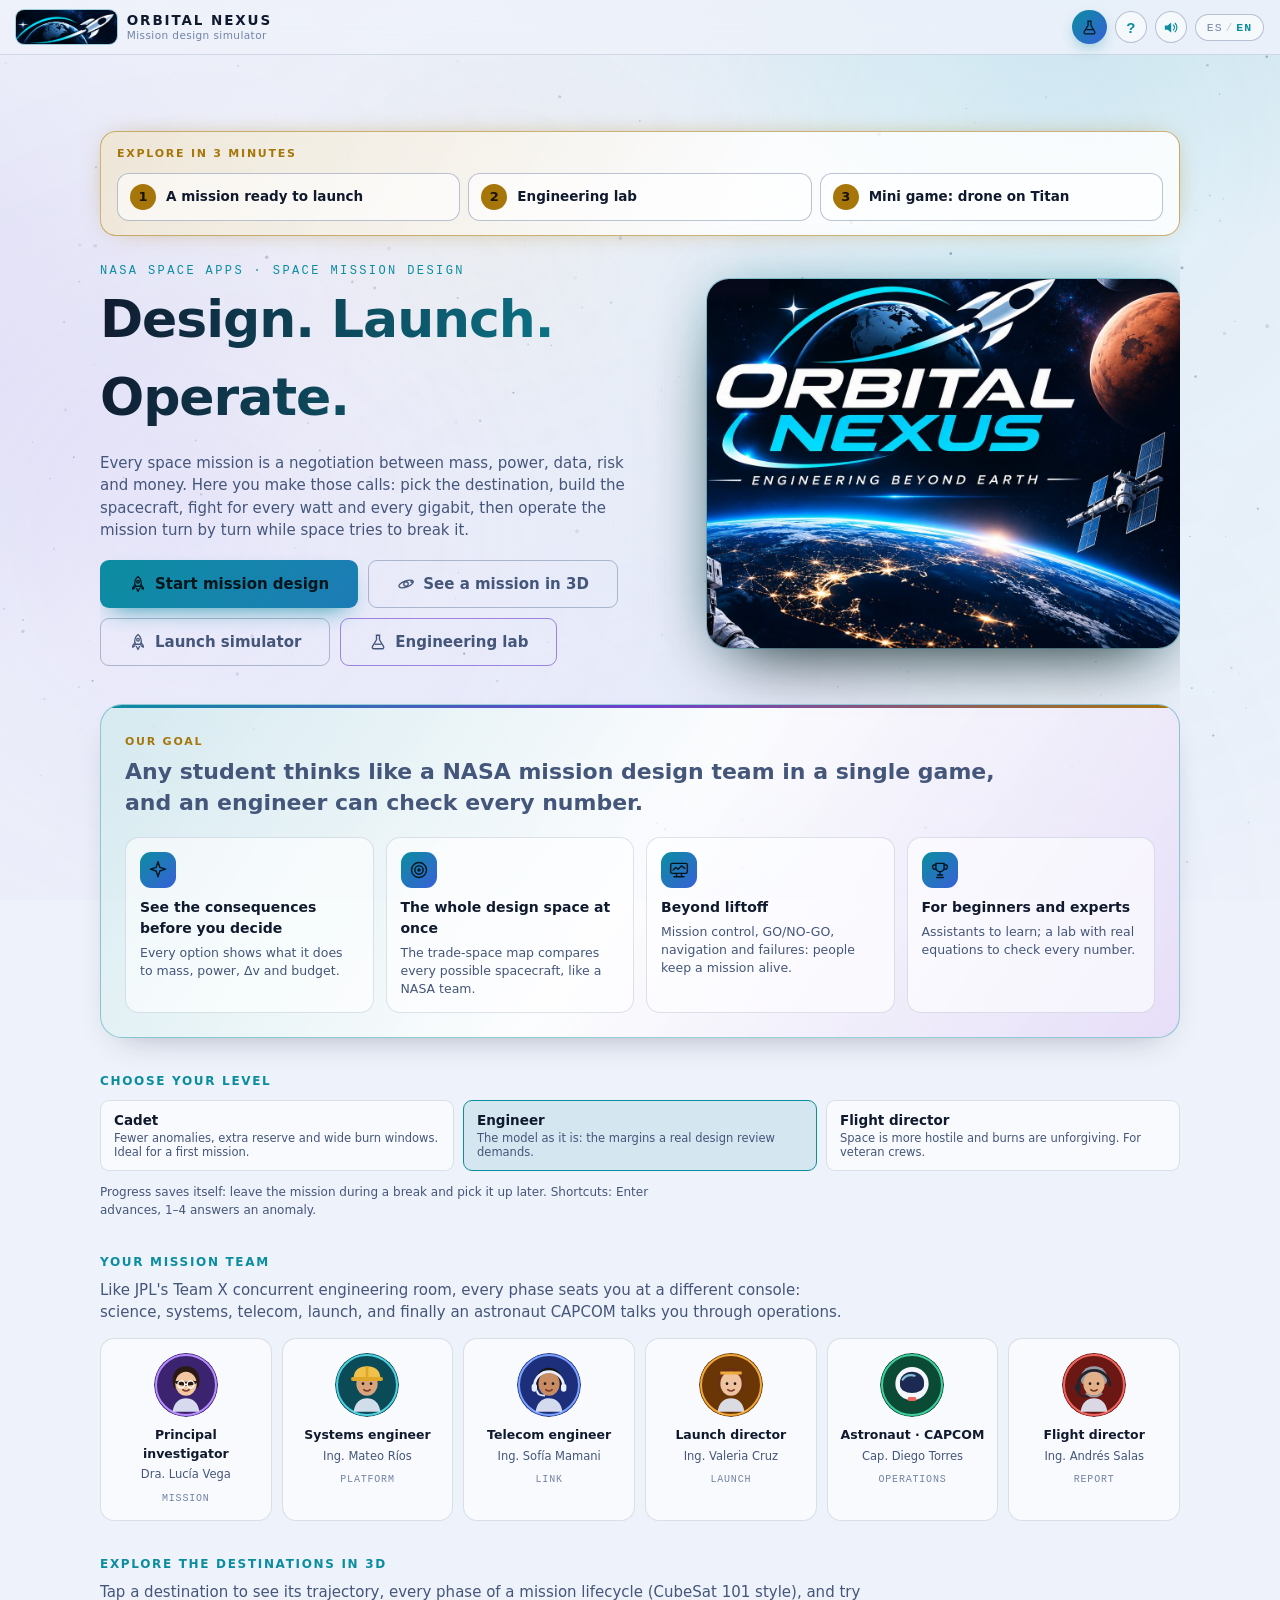
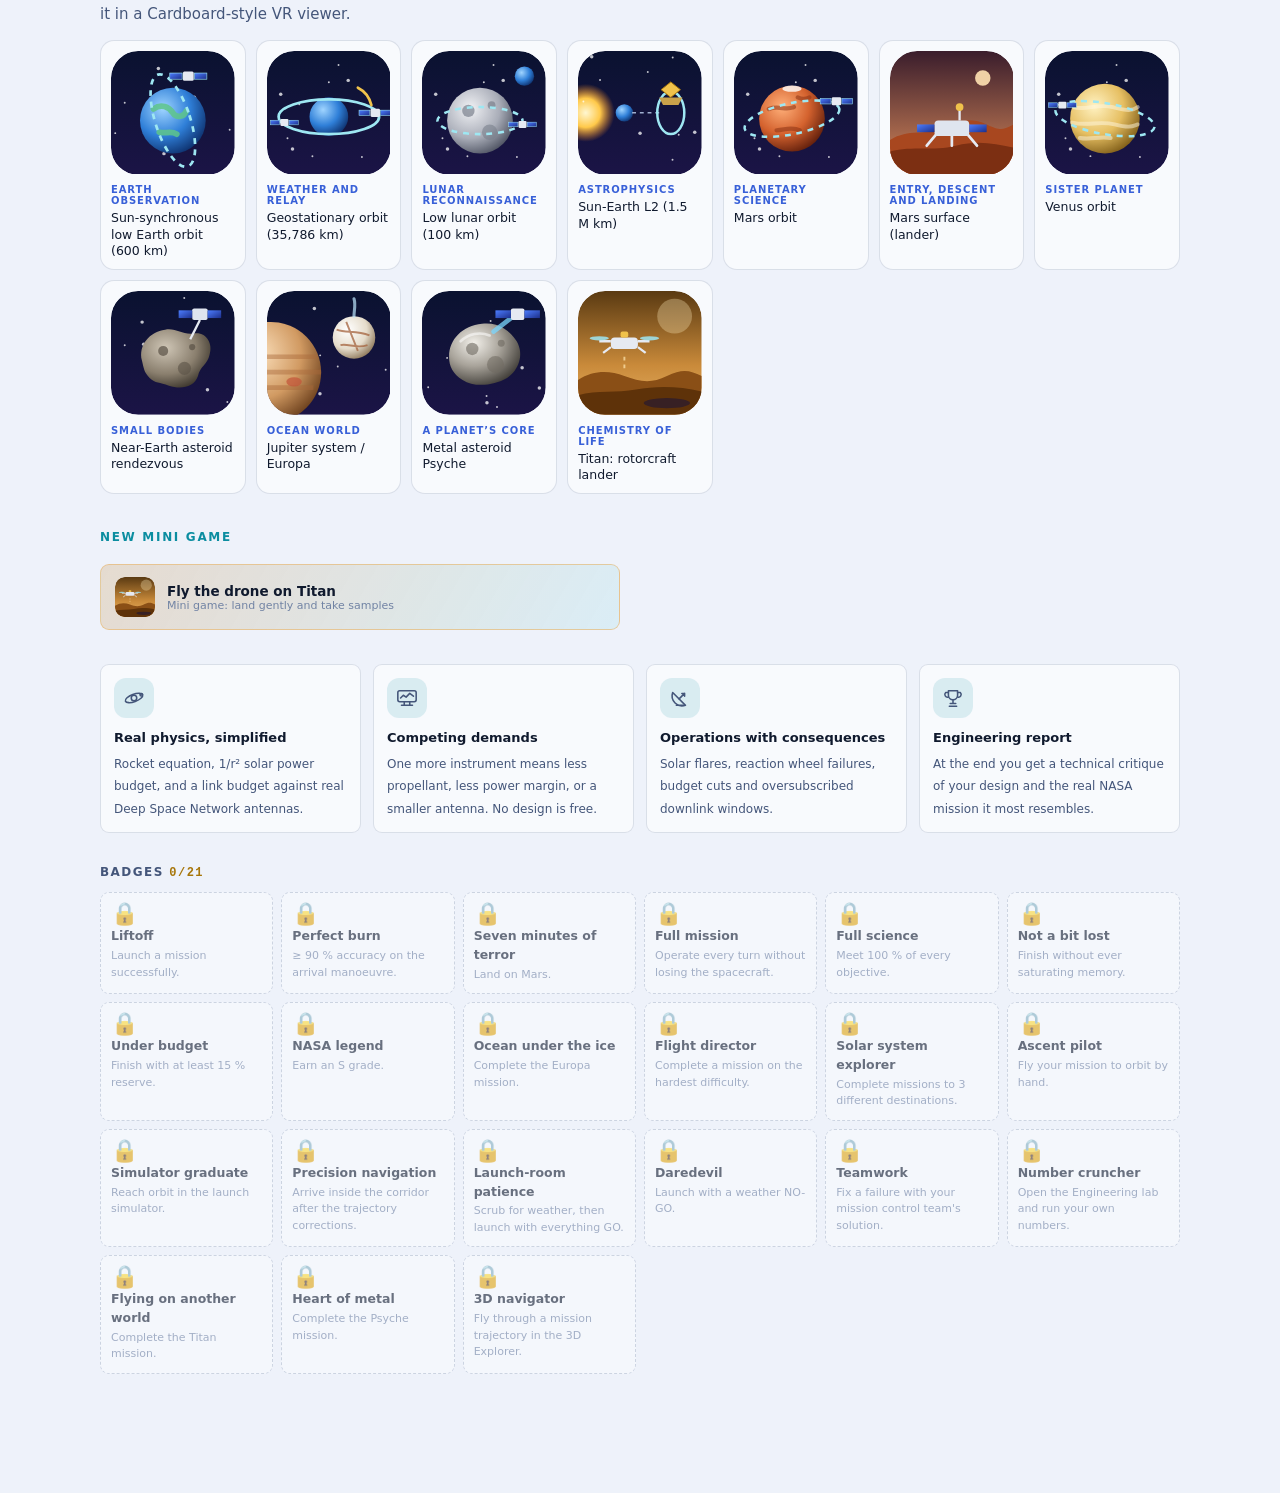
==== commit bdbcf2a0: "Take the presentation off the website The slides and the video are delivered by link, so presentacio" ====
--- a/index.html
+++ b/index.html
@@ -33,9 +33,6 @@
       <svg viewBox="0 0 24 24" aria-hidden="true"><path d="M9 3h6M10 3v6l-5.5 9.2A2 2 0 0 0 6.2 21h11.6a2 2 0 0 0 1.7-2.8L14 9V3" fill="none" stroke="currentColor" stroke-width="1.7" stroke-linejoin="round"/><path d="M7.5 15h9" stroke="currentColor" stroke-width="1.7"/></svg>
       <span id="lab-top-txt">Laboratorio</span>
     </button>
-    <a class="icon-btn deck-btn" href="presentacion.html" aria-label="Presentación · Presentation" title="Presentación · Presentation">
-      <svg viewBox="0 0 24 24" aria-hidden="true"><rect x="3" y="4" width="18" height="12" rx="2" fill="none" stroke="currentColor" stroke-width="1.7"/><path d="M12 16v4M8 20h8M8 9l3 2-3 2z" fill="none" stroke="currentColor" stroke-width="1.7" stroke-linejoin="round"/></svg>
-    </a>
     <button class="icon-btn help-btn" type="button" data-act="tour" aria-label="Ayuda · Help" title="Cómo se juega · How to play">?</button>
     <button class="icon-btn" id="snd-toggle" type="button" aria-label="Sound">
       <svg viewBox="0 0 24 24" aria-hidden="true"><path d="M4 9h4l5-4v14l-5-4H4z" fill="currentColor"/><path class="snd-on" d="M16 8.5a5 5 0 0 1 0 7M18.5 6a8.5 8.5 0 0 1 0 12" fill="none" stroke="currentColor" stroke-width="1.6" stroke-linecap="round"/><path class="snd-off" d="M16 9l5 6M21 9l-5 6" stroke="currentColor" stroke-width="1.6" stroke-linecap="round"/></svg>
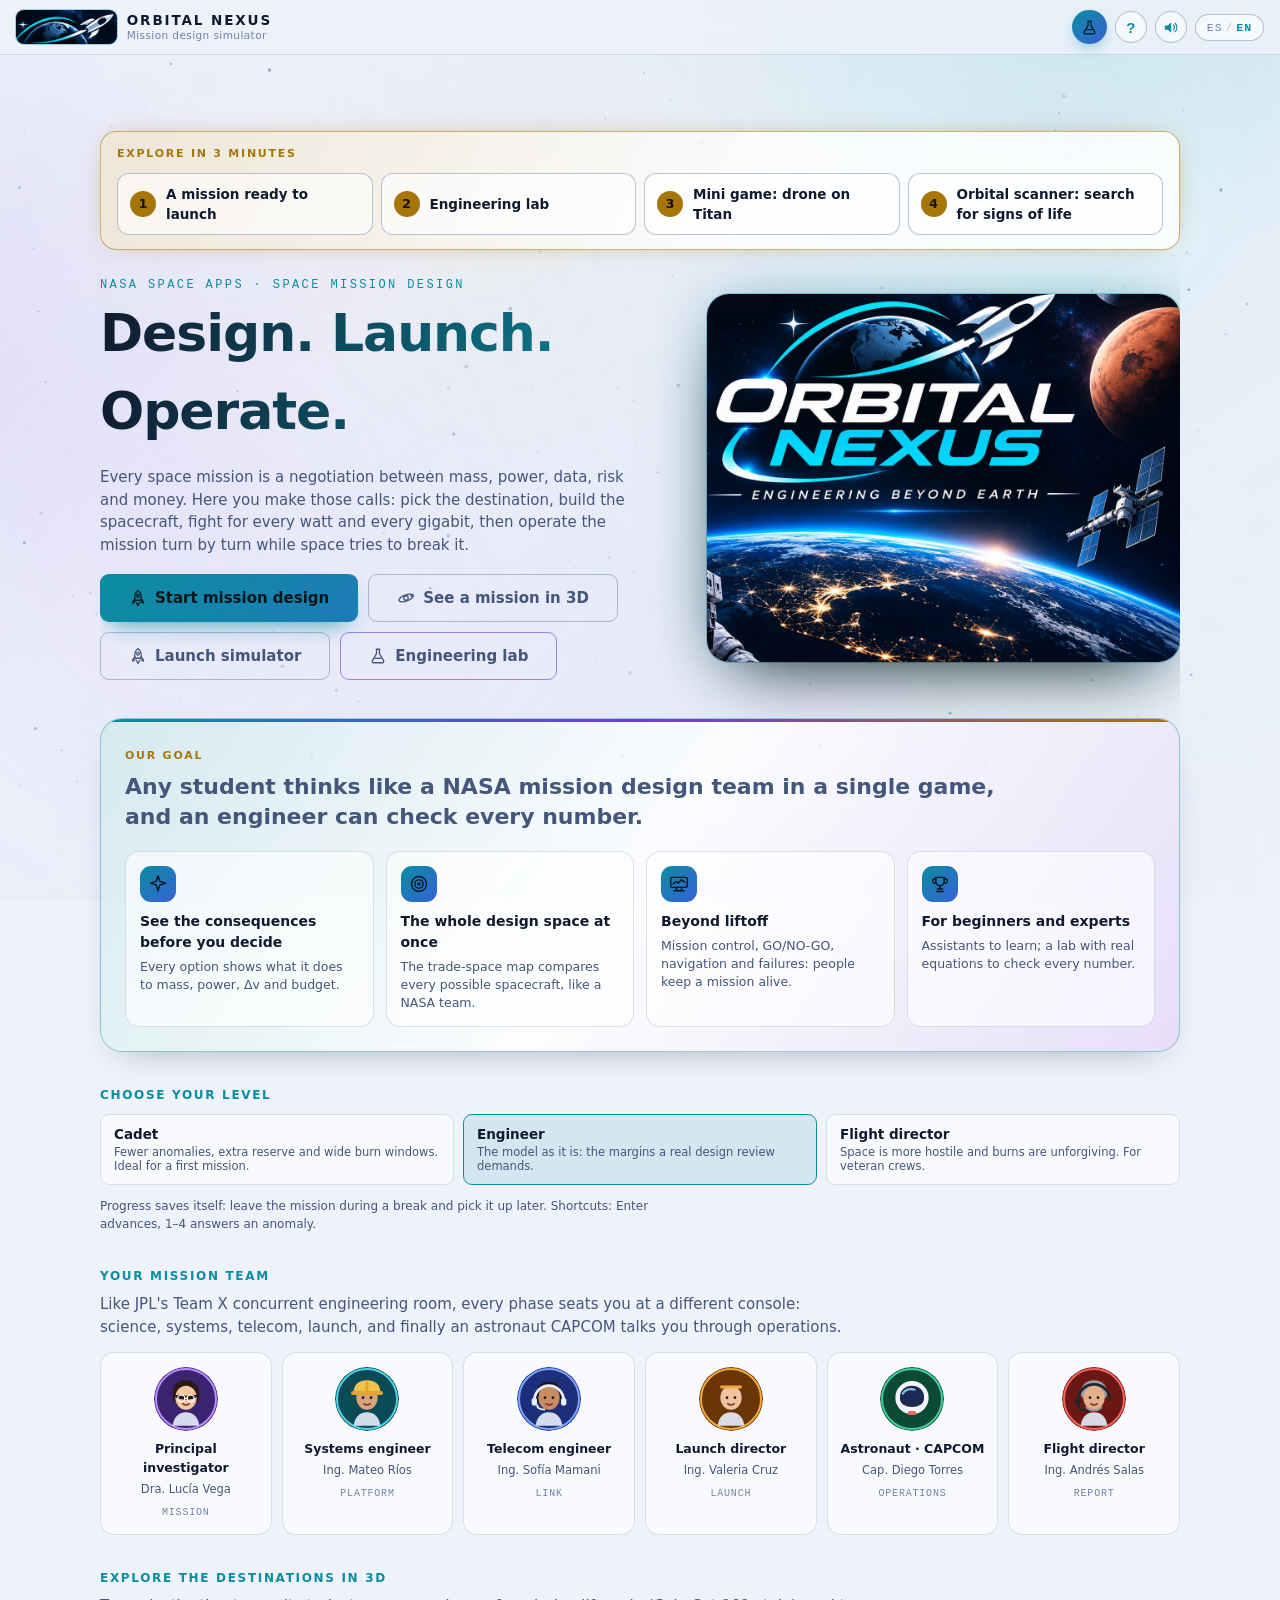
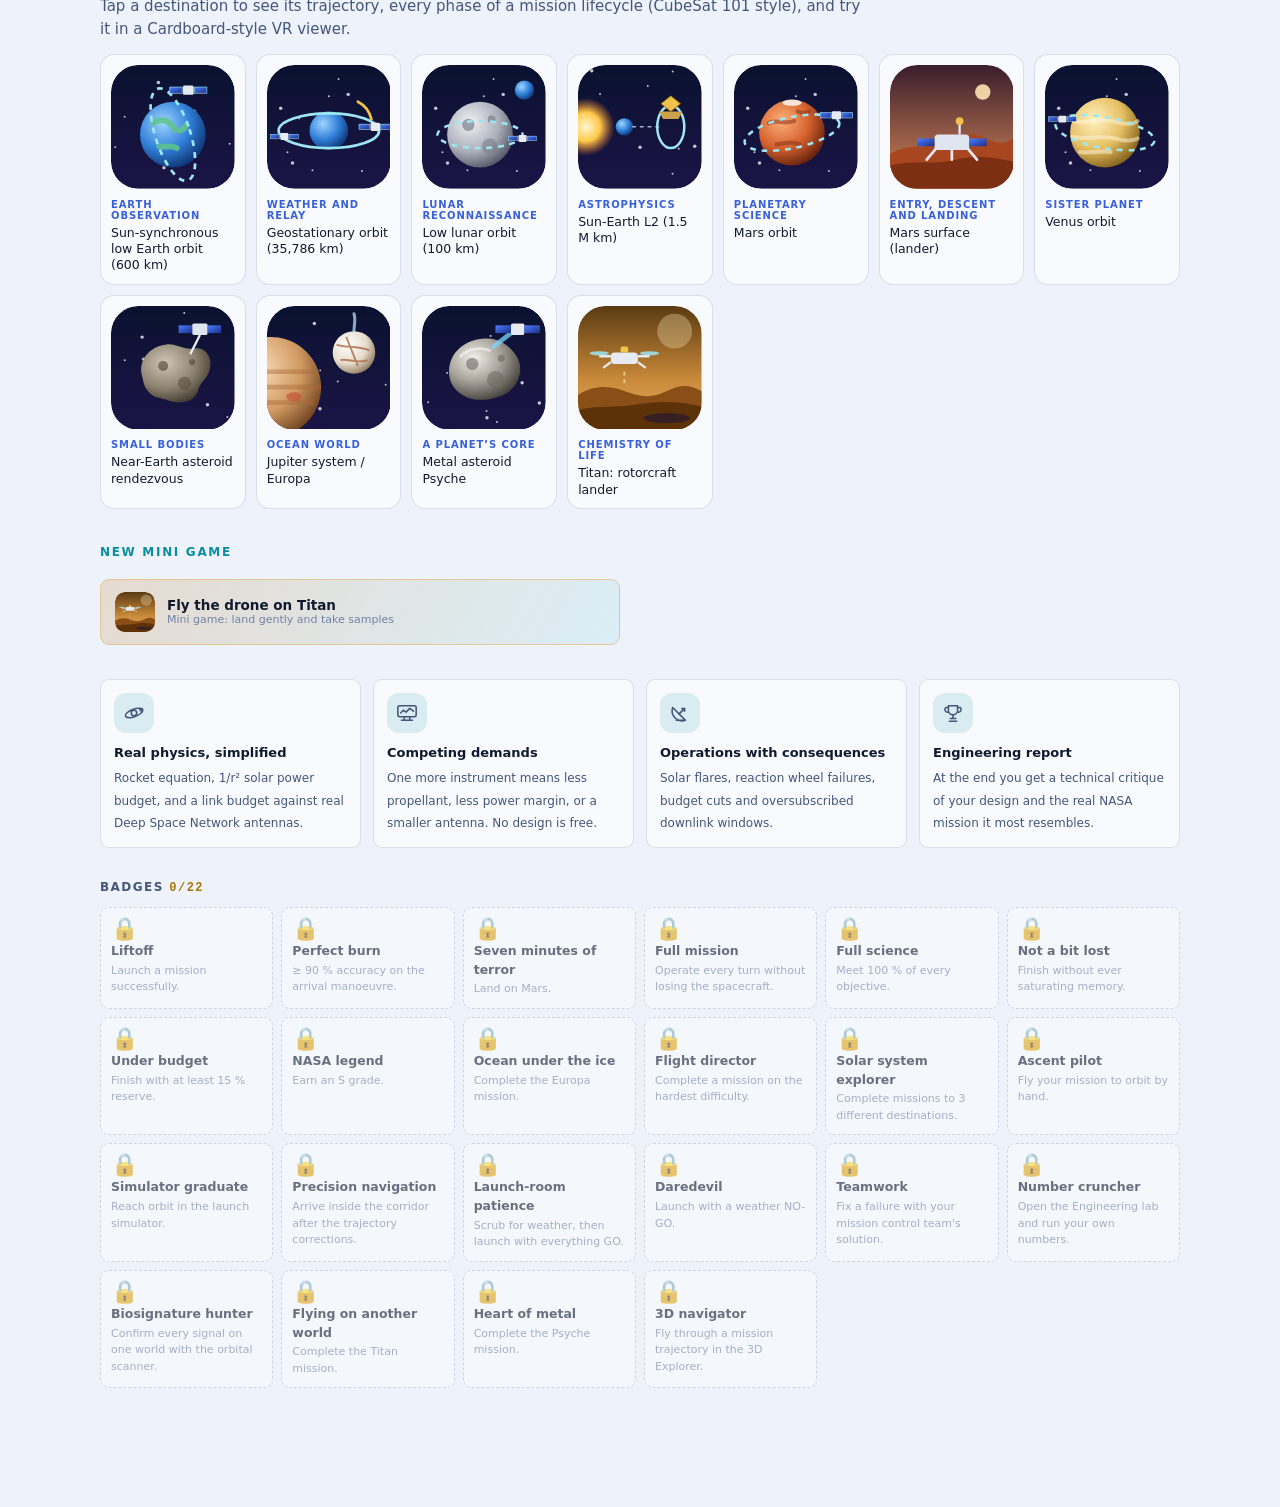
==== commit 980030b3: "Add an orbital scanner that geolocates signs of life Look down on Earth, Mars or Europa through a bl" ====
--- a/index.html
+++ b/index.html
@@ -74,6 +74,7 @@
 <script src="assets/js/lab.js"></script>
 <script src="assets/js/help.js"></script>
 <script src="assets/js/titan.js"></script>
+<script src="assets/js/scanner.js"></script>
 <script src="assets/js/app.js"></script>
 </body>
 </html>
--- a/assets/css/style.css
+++ b/assets/css/style.css
@@ -1562,3 +1562,57 @@
 .step.back:hover{border-color:var(--line-strong);background:var(--panel-2);color:var(--txt)}
 .brand{cursor:pointer;text-decoration:none}
 .brand:hover .brand-text strong{color:var(--accent)}
+
+/* ---------------------------------------------------------------- *
+ * orbital scanner                                                   *
+ * ---------------------------------------------------------------- */
+.scanner{position:fixed;inset:0;z-index:72;overflow:auto;color:#e8eefc;outline:none;
+  background:radial-gradient(1100px 600px at 85% -10%,rgba(62,207,154,.14),transparent 60%),radial-gradient(900px 500px at -10% 110%,rgba(79,209,224,.14),transparent 60%),#040814}
+.scanner[hidden]{display:none}
+.sc-wrap{max-width:1360px;margin:0 auto;padding:14px 18px 30px}
+.sc-head{display:flex;align-items:center;gap:14px;flex-wrap:wrap;margin-bottom:12px}
+.sc-title{display:flex;gap:12px;align-items:center;flex:1 1 280px;min-width:0}
+.sc-badge{width:44px;height:44px;border-radius:14px;display:grid;place-items:center;background:linear-gradient(135deg,#3ecf9a,#4fd1e0);color:#04161c;flex:0 0 auto}
+.sc-badge .ico{width:24px;height:24px}
+.sc-title b{display:block;font-size:20px}
+.sc-title span{display:block;font-size:12.5px;color:#9fb0d0}
+.sc-worlds{display:flex;gap:8px;flex-wrap:wrap}
+.sc-world{display:flex;align-items:center;gap:8px;padding:5px 12px 5px 5px;border-radius:999px;border:1px solid rgba(140,170,230,.25);background:rgba(255,255,255,.03);color:#dbe5f7;cursor:pointer;font:600 13px inherit}
+.sc-world.on{border-color:#3ecf9a;background:rgba(62,207,154,.15);color:#fff}
+.sc-wart{width:30px;height:30px;border-radius:50%}
+.sc-x{color:#e8eefc;border-color:rgba(140,170,230,.3)}
+.sc-grid{display:grid;grid-template-columns:minmax(0,1fr) 360px;gap:16px;align-items:start}
+@media (max-width:980px){.sc-grid{grid-template-columns:1fr}}
+.sc-mapbox{background:rgba(16,25,46,.7);border:1px solid rgba(140,170,230,.2);border-radius:16px;padding:12px}
+.sc-cv{display:block;width:100%;border-radius:10px;cursor:crosshair;touch-action:none;background:#000}
+.sc-read{display:flex;flex-wrap:wrap;gap:8px 16px;align-items:center;margin-top:10px;font-size:13px}
+.sc-coord{font:700 15px ui-monospace,Menlo,Consolas,monospace;color:#fff;min-width:210px}
+.sc-sig{display:flex;align-items:center;gap:6px;font-family:ui-monospace,monospace;color:#c9d6f0}
+.sc-bars{display:inline-flex;gap:2px}
+.sc-bars i{width:7px;height:14px;border-radius:2px;background:rgba(140,170,230,.2)}
+.sc-bars i.on{background:linear-gradient(#3ecf9a,#4fd1e0)}
+.sc-hint{flex:1 1 260px;color:#f0c24b;font-weight:600}
+.sc-note{font-size:12px;color:#8fa1c4;margin:8px 0 0}
+.sc-side{background:rgba(16,25,46,.7);border:1px solid rgba(140,170,230,.2);border-radius:16px;padding:14px}
+.sc-side h3{font-size:11.5px;letter-spacing:.14em;text-transform:uppercase;color:#4fd1e0;margin:4px 0 10px;display:flex;justify-content:space-between}
+.sc-side h3 em{font-style:normal;color:#3ecf9a}
+.sc-sensors{display:grid;gap:8px;margin-bottom:14px}
+.sc-sensor{display:flex;gap:10px;align-items:flex-start;text-align:left;padding:10px;border-radius:12px;border:1px solid rgba(140,170,230,.22);background:rgba(255,255,255,.03);color:#dbe5f7;cursor:pointer;font:inherit}
+.sc-sensor .ico{width:22px;height:22px;flex:0 0 auto;color:#4fd1e0;margin-top:2px}
+.sc-sensor b{display:block;font-size:13.5px}
+.sc-sensor small{display:block;font-size:11.5px;color:#9fb0d0;line-height:1.4;margin-top:2px}
+.sc-sensor.on{border-color:#3ecf9a;background:rgba(62,207,154,.14);box-shadow:0 0 18px -8px #3ecf9a}
+.sc-truth{padding:10px 12px;border-radius:12px;background:rgba(240,194,75,.1);border:1px solid rgba(240,194,75,.4);margin-bottom:14px}
+.sc-truth b{display:block;color:#f0c24b;font-size:13px}
+.sc-truth span{font-size:12px;color:#dbe5f7;line-height:1.45}
+.sc-cat{display:grid;gap:8px;max-height:340px;overflow:auto;margin-bottom:10px}
+.sc-item{padding:10px 12px;border-radius:12px;background:rgba(0,0,0,.25);border-left:4px solid var(--k)}
+.sc-item-top{display:flex;justify-content:space-between;gap:8px;align-items:baseline}
+.sc-item b{font-size:13.5px}
+.sc-kind{font-size:10.5px;font-weight:700;text-transform:uppercase;letter-spacing:.06em;color:var(--k);white-space:nowrap}
+.sc-ll{display:block;font:12px ui-monospace,monospace;color:#c9d6f0;margin:3px 0}
+.sc-item p{font-size:12px;color:#9fb0d0;line-height:1.45;margin:0}
+.sc-empty{font-size:12.5px;color:#9fb0d0}
+.scanner .btn{color:#e8eefc;border-color:rgba(140,170,230,.3);background:rgba(255,255,255,.03)}
+.scanner .btn.wide{width:100%}
+.sc-title .sc-badge{color:#04161c;display:grid}
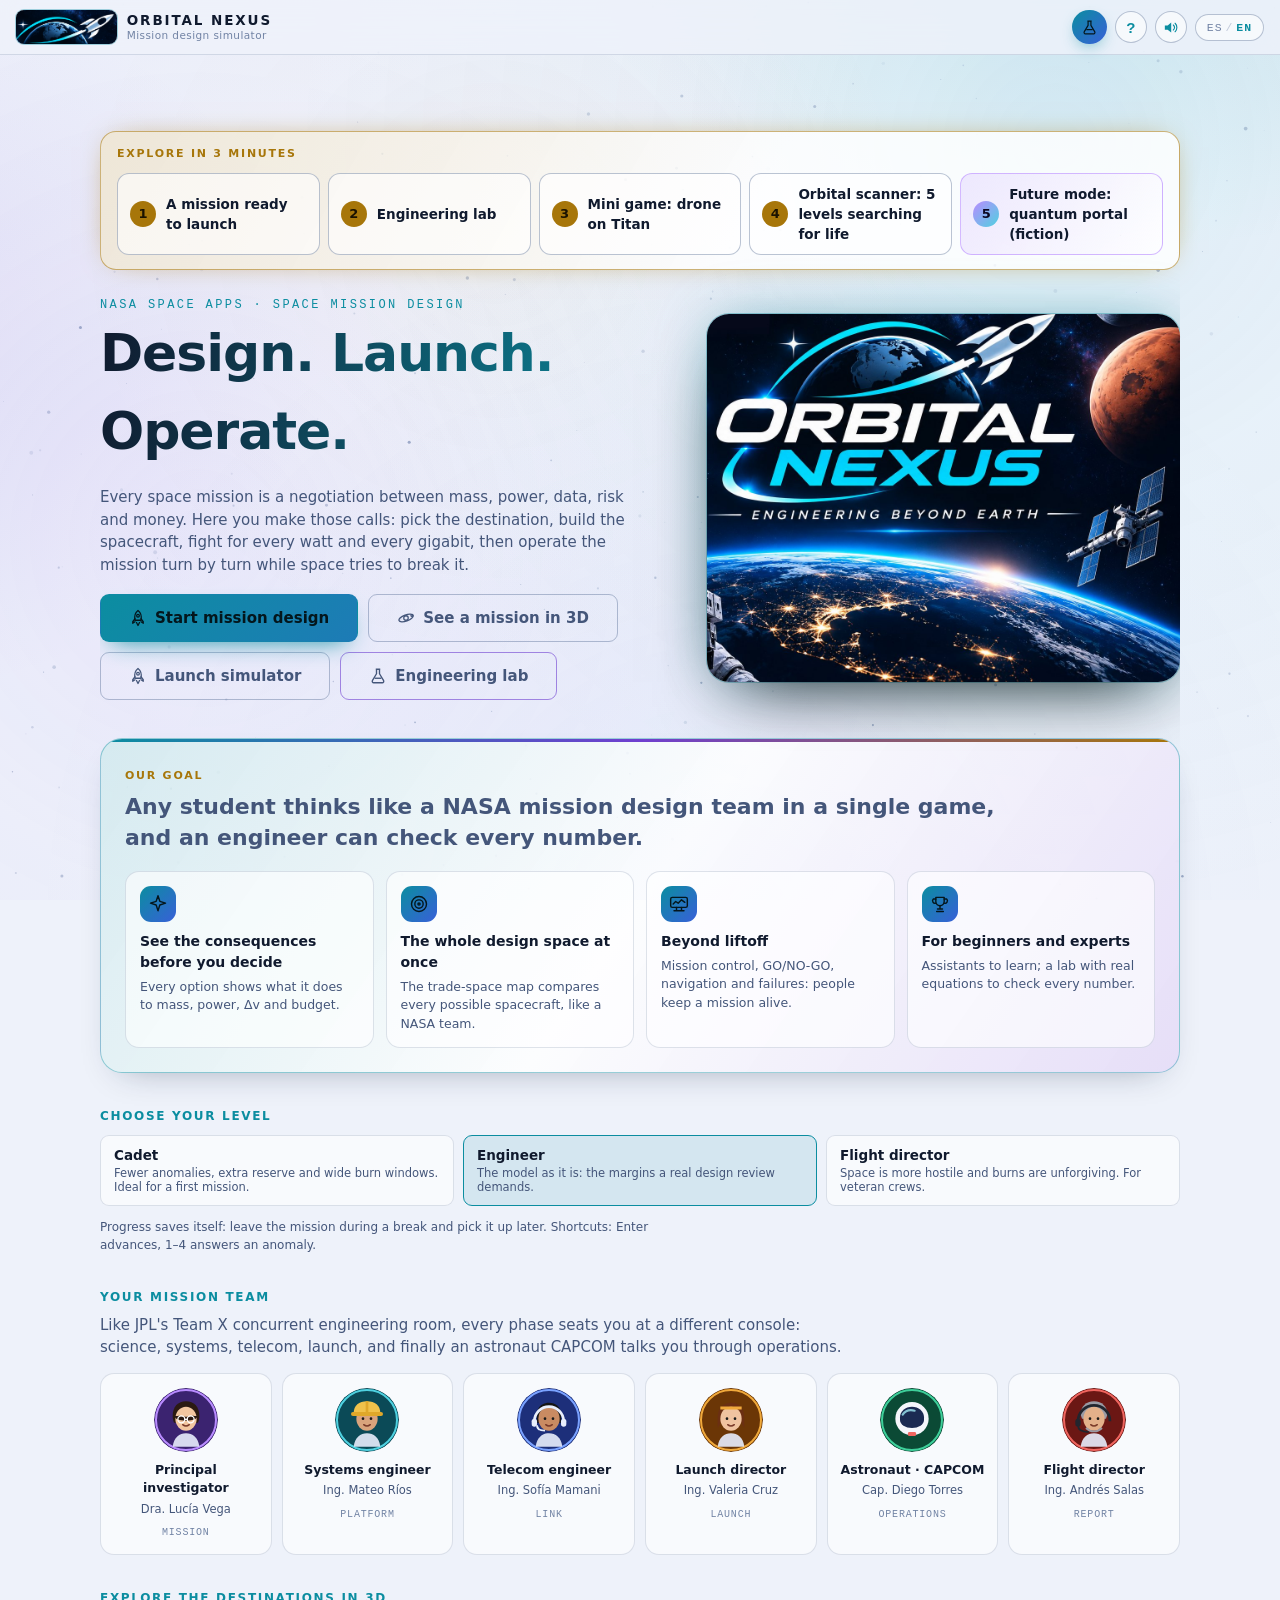
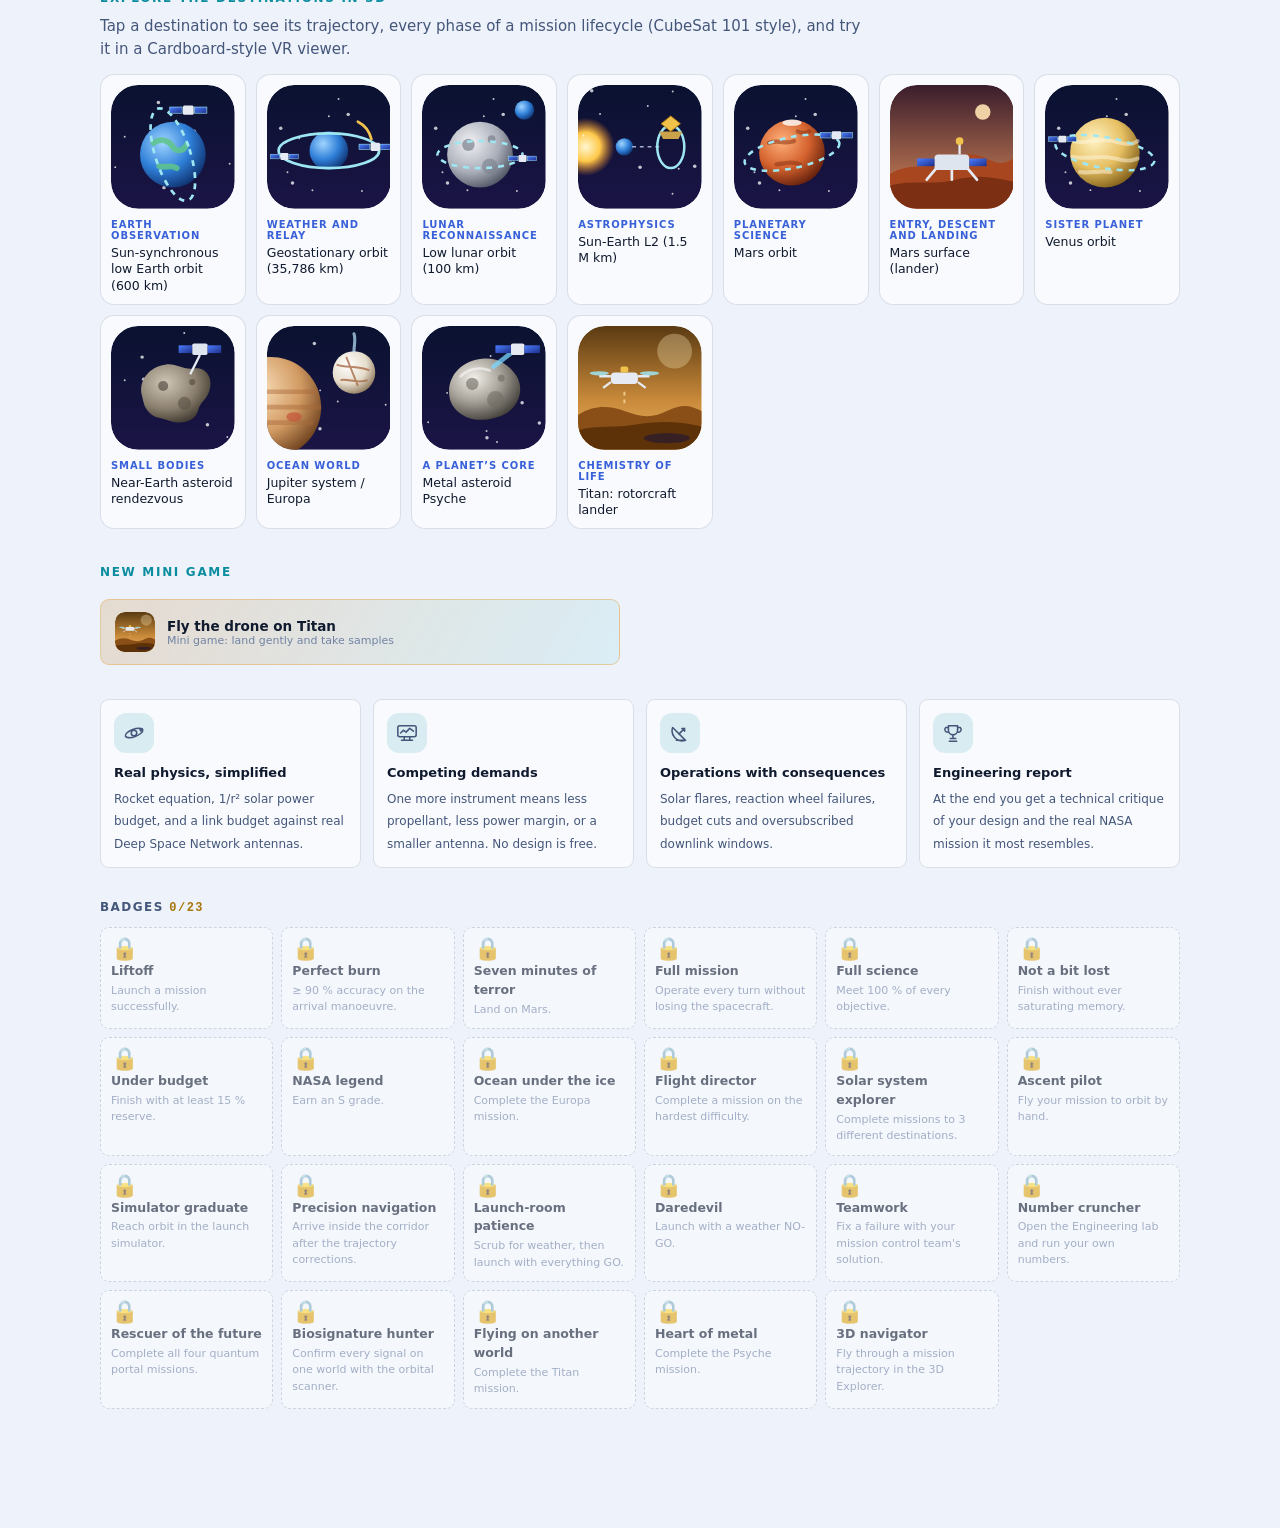
==== commit a3a43a29: "Add a future mode: the quantum portal rescue game Clearly labelled science fiction. Astronauts are s" ====
--- a/index.html
+++ b/index.html
@@ -75,6 +75,7 @@
 <script src="assets/js/help.js"></script>
 <script src="assets/js/titan.js"></script>
 <script src="assets/js/scanner.js"></script>
+<script src="assets/js/portal.js"></script>
 <script src="assets/js/app.js"></script>
 </body>
 </html>
--- a/assets/css/style.css
+++ b/assets/css/style.css
@@ -1616,3 +1616,116 @@
 .scanner .btn{color:#e8eefc;border-color:rgba(140,170,230,.3);background:rgba(255,255,255,.03)}
 .scanner .btn.wide{width:100%}
 .sc-title .sc-badge{color:#04161c;display:grid}
+
+/* exploration levels */
+.sc-modes{display:flex;gap:6px;background:rgba(255,255,255,.04);border:1px solid rgba(140,170,230,.22);border-radius:999px;padding:4px}
+.sc-mode{border:0;background:none;color:#c9d6f0;font:600 13px inherit;padding:7px 14px;border-radius:999px;cursor:pointer}
+.sc-mode.on{background:linear-gradient(135deg,#3ecf9a,#4fd1e0);color:#04161c}
+.lv-wrap{background:rgba(16,25,46,.7);border:1px solid rgba(140,170,230,.2);border-radius:16px;padding:18px}
+.lv-head{display:flex;justify-content:space-between;align-items:center;gap:12px;flex-wrap:wrap;margin-bottom:14px}
+.lv-head b{display:block;font-size:18px}
+.lv-head span{font-size:13px;color:#9fb0d0}
+.lv-total{font:700 18px ui-monospace,monospace;color:#f0c24b !important}
+.lv-grid{display:grid;grid-template-columns:repeat(auto-fit,minmax(220px,1fr));gap:12px}
+.lv-card{position:relative;display:flex;flex-direction:column;gap:6px;text-align:left;padding:14px;border-radius:16px;cursor:pointer;color:#e8eefc;font:inherit;
+  background:linear-gradient(160deg,rgba(62,207,154,.12),rgba(16,25,46,.9));border:1px solid rgba(62,207,154,.45);transition:transform .15s,box-shadow .15s}
+.lv-card:hover{transform:translateY(-3px);box-shadow:0 16px 34px -18px #3ecf9a}
+.lv-card.won{border-color:#f0c24b}
+.lv-card.locked{opacity:.45;cursor:not-allowed;filter:grayscale(.6)}
+.lv-card.locked:hover{transform:none;box-shadow:none}
+.lv-art{width:54px;height:54px;border-radius:14px}
+.lv-n{font-size:11px;letter-spacing:.12em;text-transform:uppercase;color:#4fd1e0;font-weight:700}
+.lv-card b{font-size:15.5px}
+.lv-d{font-size:12.5px;color:#9fb0d0;line-height:1.45;flex:1}
+.lv-stars{font-size:20px;color:#f0c24b;letter-spacing:2px}
+.lv-stars i,.lv-big i{font-style:normal;color:rgba(240,194,75,.25)}
+.lv-card.locked .lv-stars{font-size:12px;letter-spacing:0;color:#9fb0d0}
+.lv-play{padding:12px;border-radius:14px;background:rgba(62,207,154,.08);border:1px solid rgba(62,207,154,.4);margin-bottom:14px}
+.lv-play-top{display:flex;justify-content:space-between;align-items:center}
+.lv-time{font:700 15px ui-monospace,monospace;color:#3ecf9a}
+.lv-time.late{color:#f0a93b}
+.lv-play > b{display:block;font-size:15px;margin:4px 0 8px}
+.lv-goals{list-style:none;margin:0 0 10px;padding:0;display:grid;gap:8px}
+.lv-goals li{display:flex;gap:10px;align-items:flex-start}
+.lv-goals li > span{width:22px;height:22px;flex:0 0 auto;border-radius:50%;display:grid;place-items:center;font-weight:800;font-size:12px;background:rgba(240,194,75,.18);color:#f0c24b}
+.lv-goals li.ok > span{background:rgba(62,207,154,.2);color:#3ecf9a}
+.lv-goals b{display:block;font-size:13px}
+.lv-goals small{display:block;font-size:12px;color:#9fb0d0;line-height:1.4}
+.lv-goals li.ok small{font-family:ui-monospace,monospace;color:#c9f3e3}
+.sc-mapbox{position:relative}
+.lv-end{position:absolute;left:50%;top:44%;transform:translate(-50%,-50%);width:min(420px,calc(100% - 32px));padding:22px;border-radius:20px;text-align:center;
+  background:rgba(6,12,30,.92);border:1px solid #f0c24b;box-shadow:0 30px 80px -20px rgba(0,0,0,.9),0 0 40px -10px #f0c24b;z-index:2}
+.lv-end[hidden]{display:none}
+.lv-k{font-size:11px;letter-spacing:.16em;text-transform:uppercase;color:#3ecf9a;font-weight:800}
+.lv-big{font-size:46px;color:#f0c24b;letter-spacing:6px;margin:6px 0}
+.lv-end p{font-size:13px;color:#c9d6f0;margin:0 0 14px}
+.lv-btns{display:flex;gap:10px;justify-content:center;flex-wrap:wrap}
+.scanner .btn.primary{background:linear-gradient(135deg,#3ecf9a,#4fd1e0);color:#04161c;border-color:transparent}
+
+/* ---------------------------------------------------------------- *
+ * future mode: quantum portal                                       *
+ * ---------------------------------------------------------------- */
+.quick-future{border-color:rgba(185,140,255,.6) !important;background:linear-gradient(120deg,rgba(185,140,255,.18),var(--panel-2)) !important}
+.quick-future b{background:linear-gradient(135deg,#b98cff,#4fd1e0) !important;color:#0b0620 !important}
+.portal{position:fixed;inset:0;z-index:73;overflow:auto;color:#ece6ff;outline:none;
+  background:radial-gradient(1000px 600px at 50% 30%,rgba(185,140,255,.2),transparent 60%),radial-gradient(800px 500px at 90% 100%,rgba(79,209,224,.14),transparent 60%),#06041a}
+.portal[hidden]{display:none}
+.po-wrap{max-width:1300px;margin:0 auto;padding:14px 18px 30px}
+.po-head{display:flex;justify-content:space-between;align-items:center;gap:12px;margin-bottom:12px}
+.po-title{display:flex;gap:12px;align-items:center}
+.po-badge{width:44px;height:44px;border-radius:14px;display:grid;place-items:center;font-size:24px;background:linear-gradient(135deg,#b98cff,#4fd1e0)}
+.po-title b{display:block;font-size:20px}
+.po-fic{display:inline-block;margin-top:3px;font-size:10.5px;font-weight:800;letter-spacing:.14em;padding:3px 8px;border-radius:999px;background:rgba(240,194,75,.18);color:#f0c24b;border:1px solid rgba(240,194,75,.5)}
+.po-x{color:#ece6ff;border-color:rgba(185,140,255,.4)}
+.po-intro{display:grid;grid-template-columns:minmax(0,1.2fr) minmax(0,1fr);gap:18px;align-items:center;padding:18px;border-radius:18px;background:rgba(20,12,48,.7);border:1px solid rgba(185,140,255,.35);margin-bottom:14px}
+@media (max-width:820px){.po-intro{grid-template-columns:1fr}}
+.po-intro h2{margin:0 0 8px;font-size:clamp(22px,3vw,32px)}
+.po-intro p{margin:0 0 10px;color:#cfc6ef;line-height:1.55}
+.po-how{margin:0;padding-left:18px;color:#ece6ff;font-size:13.5px;line-height:1.6}
+.po-hero{width:100%;max-width:560px;height:auto;margin:0 auto;display:block}
+.po-grid{display:grid;grid-template-columns:repeat(auto-fit,minmax(230px,1fr));gap:12px;margin-bottom:14px}
+.po-card{display:flex;flex-direction:column;gap:6px;text-align:left;padding:14px;border-radius:16px;cursor:pointer;color:#ece6ff;font:inherit;
+  background:linear-gradient(160deg,rgba(185,140,255,.16),rgba(20,12,48,.9));border:1px solid rgba(185,140,255,.5);transition:transform .15s,box-shadow .15s}
+.po-card:hover{transform:translateY(-3px);box-shadow:0 16px 34px -18px #b98cff}
+.po-card.locked{opacity:.45;cursor:not-allowed;filter:grayscale(.6)}
+.po-art{width:54px;height:54px;border-radius:14px}
+.po-n{font-size:11px;letter-spacing:.1em;text-transform:uppercase;color:#4fd1e0;font-weight:700}
+.po-card b{font-size:15.5px}
+.po-d{font-size:12.5px;color:#b9b0dc;line-height:1.45;flex:1}
+.po-st{font-size:12.5px;color:#f0c24b;font-weight:600}
+.po-sci{display:grid;grid-template-columns:repeat(auto-fit,minmax(260px,1fr));gap:12px;text-align:left}
+.po-sci-c{padding:14px;border-radius:14px;background:rgba(20,12,48,.75);border:1px solid rgba(185,140,255,.3)}
+.po-sci-c b{display:block;margin-bottom:6px}
+.po-sci-c p{margin:0;font-size:13px;color:#cfc6ef;line-height:1.55}
+.po-cmp table{width:100%;border-collapse:collapse;font-size:13px;margin-bottom:6px}
+.po-cmp td,.po-cmp th{padding:6px;border-bottom:1px solid rgba(185,140,255,.25);text-align:left}
+.po-cmp th{color:#4fd1e0;font-size:11.5px;text-transform:uppercase;letter-spacing:.08em}
+.po-cmp small{font-size:11px;color:#9d93c4}
+.po-game{display:flex;flex-direction:column;gap:12px}
+.po-stage{position:relative;border-radius:18px;overflow:hidden;border:1px solid rgba(185,140,255,.4);background:#070b1e}
+.po-cv{display:block;width:100%;height:min(60vh,520px)}
+.po-hud{position:absolute;top:10px;left:10px;right:10px;display:flex;flex-wrap:wrap;gap:8px}
+.po-h{background:rgba(10,6,30,.72);border:1px solid rgba(185,140,255,.3);border-radius:10px;padding:6px 10px;min-width:120px}
+.po-h span{display:block;font-size:10.5px;letter-spacing:.08em;text-transform:uppercase;color:#b9b0dc}
+.po-h b{font:700 15px ui-monospace,monospace}
+.po-h.bad b{color:#ff8a7a}
+.po-bar,.po-gauge{display:block;position:relative;width:150px;height:9px;border-radius:5px;background:rgba(255,255,255,.12);margin-top:5px;overflow:hidden}
+.po-bar em{display:block;height:100%;background:linear-gradient(90deg,#b98cff,#4fd1e0)}
+.po-gauge{width:200px;overflow:visible}
+.po-gauge u{position:absolute;top:0;bottom:0;background:rgba(62,207,154,.45);border-radius:5px}
+.po-gauge em{position:absolute;top:-4px;width:4px;height:17px;margin-left:-2px;background:#fff;border-radius:2px;box-shadow:0 0 8px #fff}
+.po-msg{position:absolute;left:50%;bottom:14px;transform:translateX(-50%);padding:8px 16px;border-radius:999px;background:rgba(10,6,30,.78);border:1px solid rgba(185,140,255,.4);font-weight:600;font-size:14px;white-space:nowrap;max-width:calc(100% - 20px);overflow:hidden;text-overflow:ellipsis}
+.po-msg.flash{animation:popIn .3s ease-out}
+.po-ctrl{display:flex;gap:12px;align-items:center;flex-wrap:wrap}
+.po-inject{flex:1 1 280px;padding:16px 20px;border-radius:16px;border:0;cursor:pointer;font:800 18px inherit;letter-spacing:.06em;color:#0b0620;
+  background:linear-gradient(135deg,#b98cff,#4fd1e0);box-shadow:0 14px 34px -14px #b98cff;touch-action:none;user-select:none}
+.po-inject small{display:block;font-size:11px;font-weight:600;letter-spacing:.04em;opacity:.75}
+.po-inject:active{transform:scale(.98);filter:brightness(1.15)}
+.portal .btn{color:#ece6ff;border-color:rgba(185,140,255,.4);background:rgba(255,255,255,.03)}
+.portal .btn.primary{background:linear-gradient(135deg,#b98cff,#4fd1e0);color:#0b0620;border-color:transparent}
+.po-card-end{position:absolute;inset:0;overflow:auto;padding:22px;background:rgba(6,4,26,.93);text-align:center}
+.po-card-end[hidden]{display:none}
+.po-k{font-size:11px;letter-spacing:.16em;text-transform:uppercase;color:#3ecf9a;font-weight:800}
+.po-big{font:800 48px ui-monospace,monospace;color:#f0c24b;margin:6px 0}
+.po-card-end p{color:#cfc6ef;margin:0 0 14px}
+.po-btns{display:flex;gap:10px;justify-content:center;margin-bottom:16px}
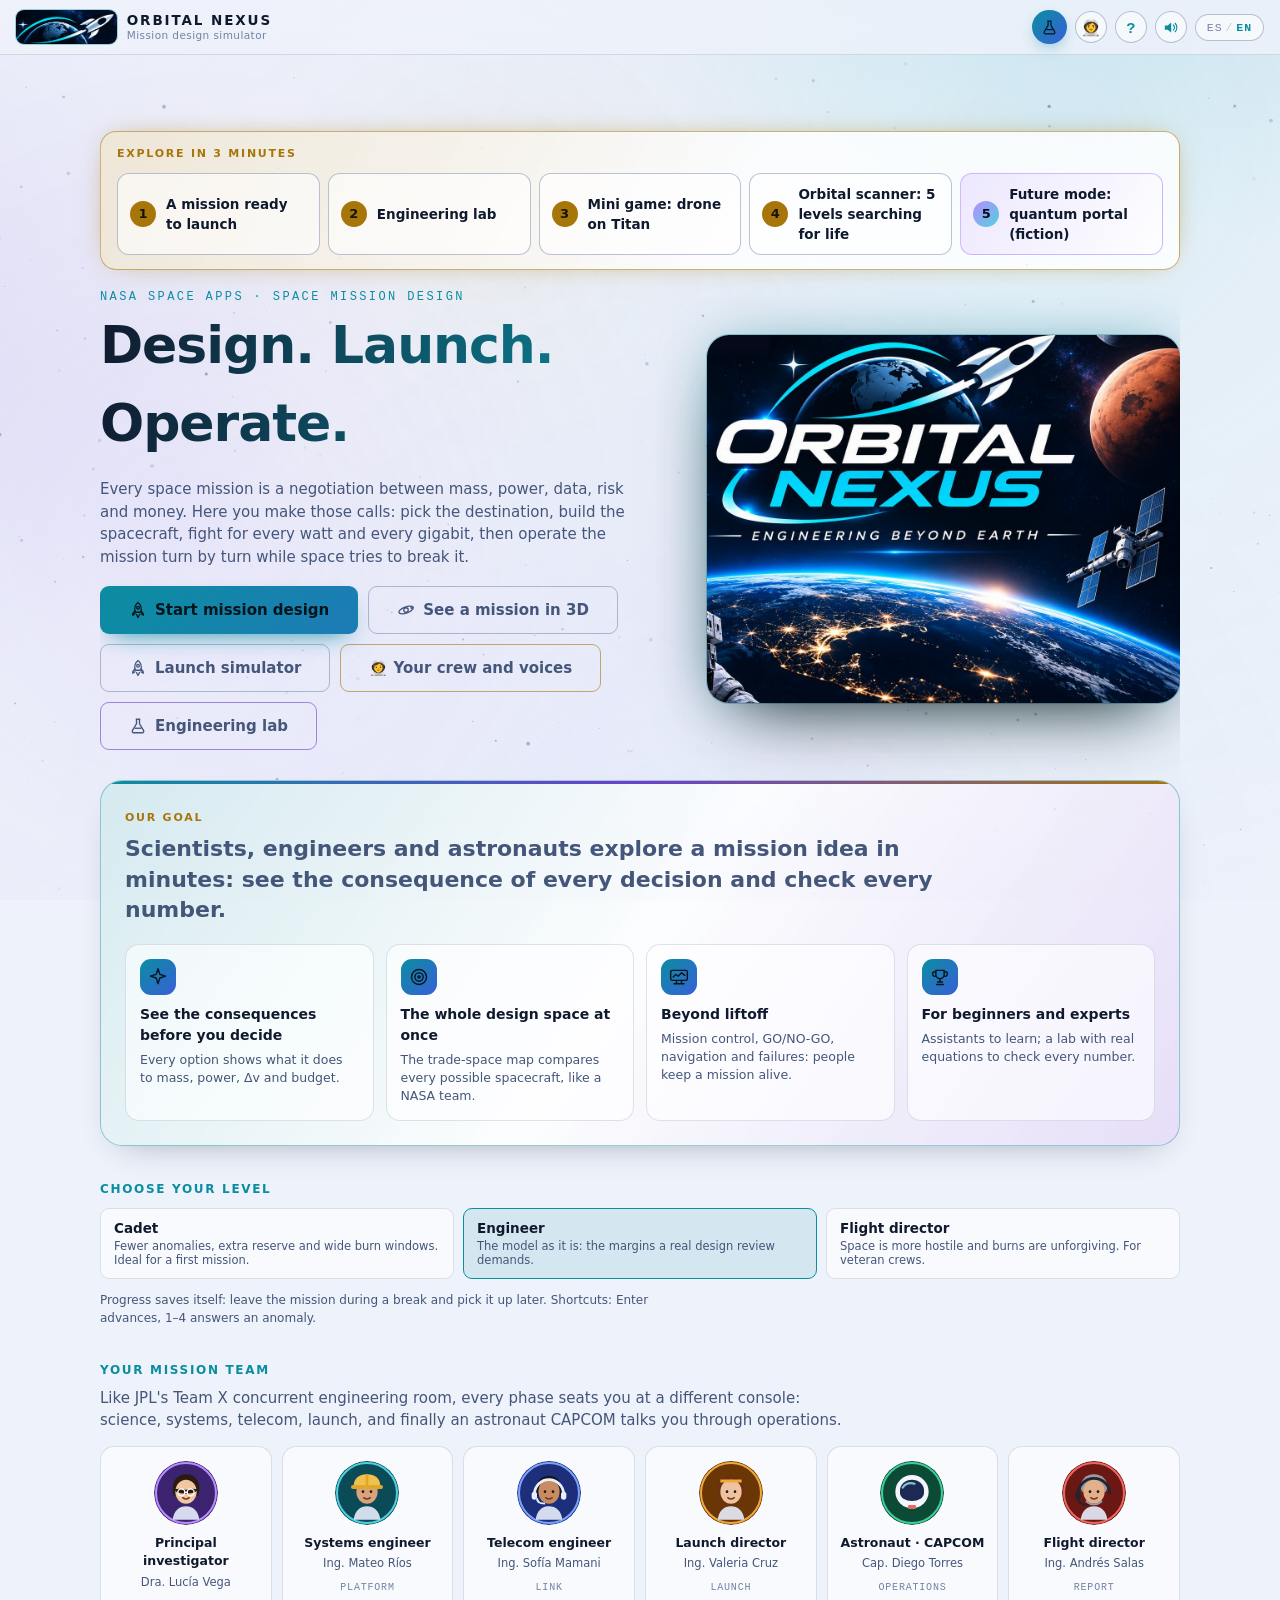
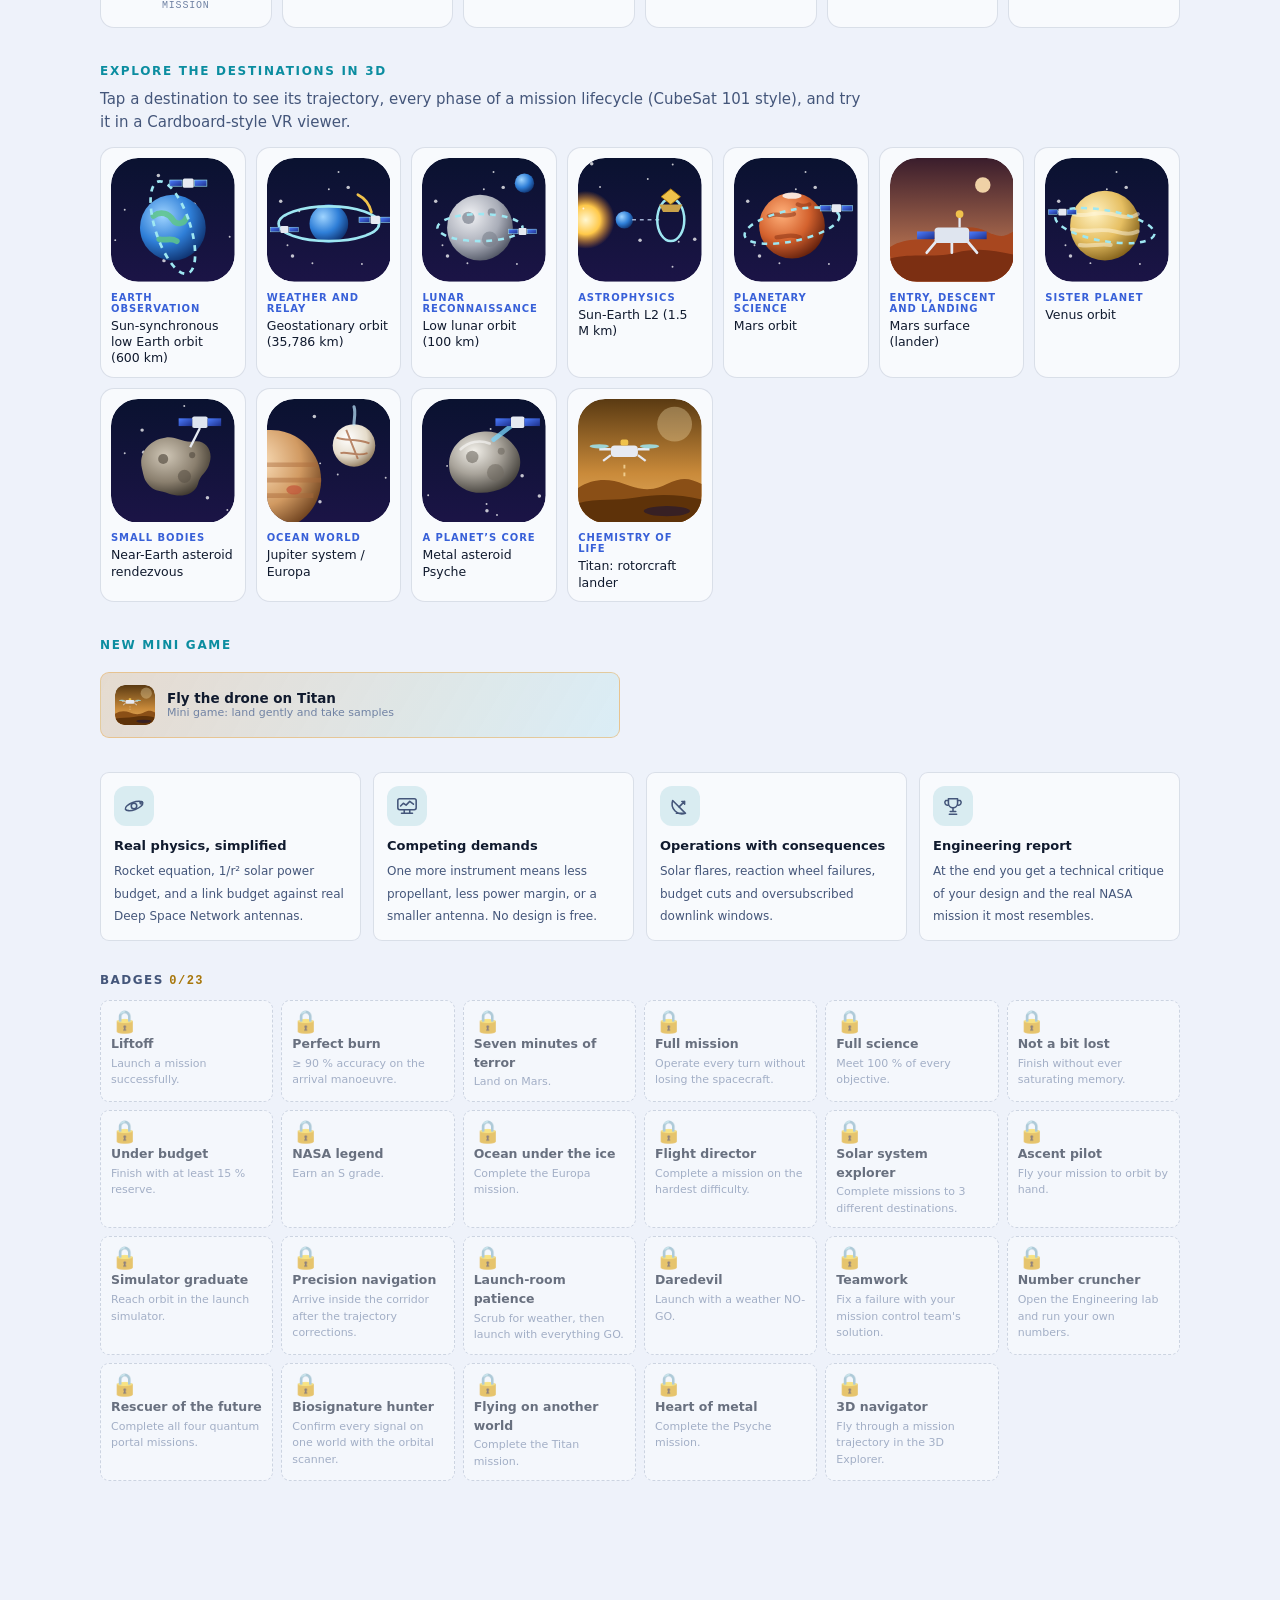
==== commit be678d5f: "Add crew names, team voices and NEXUS, the onboard assistant Players can enter the names of the crew" ====
--- a/index.html
+++ b/index.html
@@ -33,6 +33,7 @@
       <svg viewBox="0 0 24 24" aria-hidden="true"><path d="M9 3h6M10 3v6l-5.5 9.2A2 2 0 0 0 6.2 21h11.6a2 2 0 0 0 1.7-2.8L14 9V3" fill="none" stroke="currentColor" stroke-width="1.7" stroke-linejoin="round"/><path d="M7.5 15h9" stroke="currentColor" stroke-width="1.7"/></svg>
       <span id="lab-top-txt">Laboratorio</span>
     </button>
+    <button class="icon-btn crew-btn" type="button" data-act="crew" aria-label="Tripulación · Crew" title="Tripulación y voces · Crew and voices">👩‍🚀</button>
     <button class="icon-btn help-btn" type="button" data-act="tour" aria-label="Ayuda · Help" title="Cómo se juega · How to play">?</button>
     <button class="icon-btn" id="snd-toggle" type="button" aria-label="Sound">
       <svg viewBox="0 0 24 24" aria-hidden="true"><path d="M4 9h4l5-4v14l-5-4H4z" fill="currentColor"/><path class="snd-on" d="M16 8.5a5 5 0 0 1 0 7M18.5 6a8.5 8.5 0 0 1 0 12" fill="none" stroke="currentColor" stroke-width="1.6" stroke-linecap="round"/><path class="snd-off" d="M16 9l5 6M21 9l-5 6" stroke="currentColor" stroke-width="1.6" stroke-linecap="round"/></svg>
@@ -73,6 +74,7 @@
 <script src="assets/js/design.js"></script>
 <script src="assets/js/lab.js"></script>
 <script src="assets/js/help.js"></script>
+<script src="assets/js/voice.js"></script>
 <script src="assets/js/titan.js"></script>
 <script src="assets/js/scanner.js"></script>
 <script src="assets/js/portal.js"></script>
--- a/assets/css/style.css
+++ b/assets/css/style.css
@@ -1729,3 +1729,36 @@
 .po-big{font:800 48px ui-monospace,monospace;color:#f0c24b;margin:6px 0}
 .po-card-end p{color:#cfc6ef;margin:0 0 14px}
 .po-btns{display:flex;gap:10px;justify-content:center;margin-bottom:16px}
+
+/* ---------------------------------------------------------------- *
+ * voices: captions, crew dialog and crew card                       *
+ * ---------------------------------------------------------------- */
+.vcap{position:fixed;left:16px;bottom:96px;z-index:140;display:flex;gap:12px;align-items:flex-start;max-width:min(560px,calc(100% - 32px));
+  padding:12px 40px 12px 12px;border-radius:16px;background:rgba(6,10,28,.92);color:#e8eefc;border:1px solid rgba(79,209,224,.55);
+  box-shadow:0 20px 50px -18px rgba(0,0,0,.9),0 0 30px -12px #4fd1e0;opacity:0;transform:translateY(10px);pointer-events:none;transition:opacity .25s,transform .25s}
+.vcap.show{opacity:1;transform:none;pointer-events:auto}
+.vcap-team{border-color:rgba(240,194,75,.6);box-shadow:0 20px 50px -18px rgba(0,0,0,.9),0 0 30px -12px #f0c24b}
+.vcap b{display:block;font-size:12px;letter-spacing:.08em;text-transform:uppercase;color:#4fd1e0;margin-bottom:3px}
+.vcap-team b{color:#f0c24b}
+.vcap span{font-size:14px;line-height:1.45}
+.vcap-av{width:46px;height:46px;flex:0 0 auto;border-radius:50%}
+.vcap-x{position:absolute;top:6px;right:8px;border:0;background:none;color:#9fb0d0;font-size:20px;cursor:pointer}
+.vcap-orb{position:relative;width:46px;height:46px;flex:0 0 auto;border-radius:50%;background:radial-gradient(circle,#bff6ff 0,#4fd1e0 35%,#1a3a8a 75%);box-shadow:0 0 22px #4fd1e0}
+.vcap-orb i{position:absolute;inset:-6px;border-radius:50%;border:2px solid rgba(79,209,224,.6);animation:orbPulse 1.6s ease-out infinite}
+.vcap-orb i:nth-child(2){animation-delay:.5s}.vcap-orb i:nth-child(3){animation-delay:1s}
+@keyframes orbPulse{from{transform:scale(.8);opacity:.9}to{transform:scale(1.5);opacity:0}}
+@media (prefers-reduced-motion:reduce){.vcap-orb i{animation:none}}
+.crew .tour-ic{font-size:40px;background:linear-gradient(135deg,#f0c24b,#4fd1e0)}
+.crew-rows{display:grid;gap:8px;text-align:left;margin:4px 0 14px}
+.crew-row{display:grid;grid-template-columns:150px minmax(0,1fr);gap:10px;align-items:center}
+.crew-row span{font-size:12.5px;color:var(--txt-dim);font-weight:600}
+.crew-row input{width:100%;padding:9px 12px;border-radius:10px;border:1px solid var(--line-strong);background:var(--panel-2);color:var(--txt);font:inherit}
+.crew-row input:focus{outline:none;border-color:var(--accent);box-shadow:0 0 0 3px color-mix(in srgb,var(--accent) 25%,transparent)}
+@media (max-width:480px){.crew-row{grid-template-columns:1fr;gap:4px}}
+.crew-voice{display:flex;gap:10px;align-items:center;text-align:left;font-size:12.5px;color:var(--txt-dim);margin-bottom:14px}
+.crew-list{list-style:none;margin:0 0 10px;padding:0;display:grid;gap:6px}
+.crew-list li{display:flex;justify-content:space-between;gap:10px;font-size:13px}
+.crew-list span{color:var(--txt-dim)}
+.crew-btns{display:flex;gap:8px;flex-wrap:wrap}
+.crew-btn{font-size:16px}
+.crew-cta{border-color:color-mix(in srgb,var(--gold) 60%,transparent)}
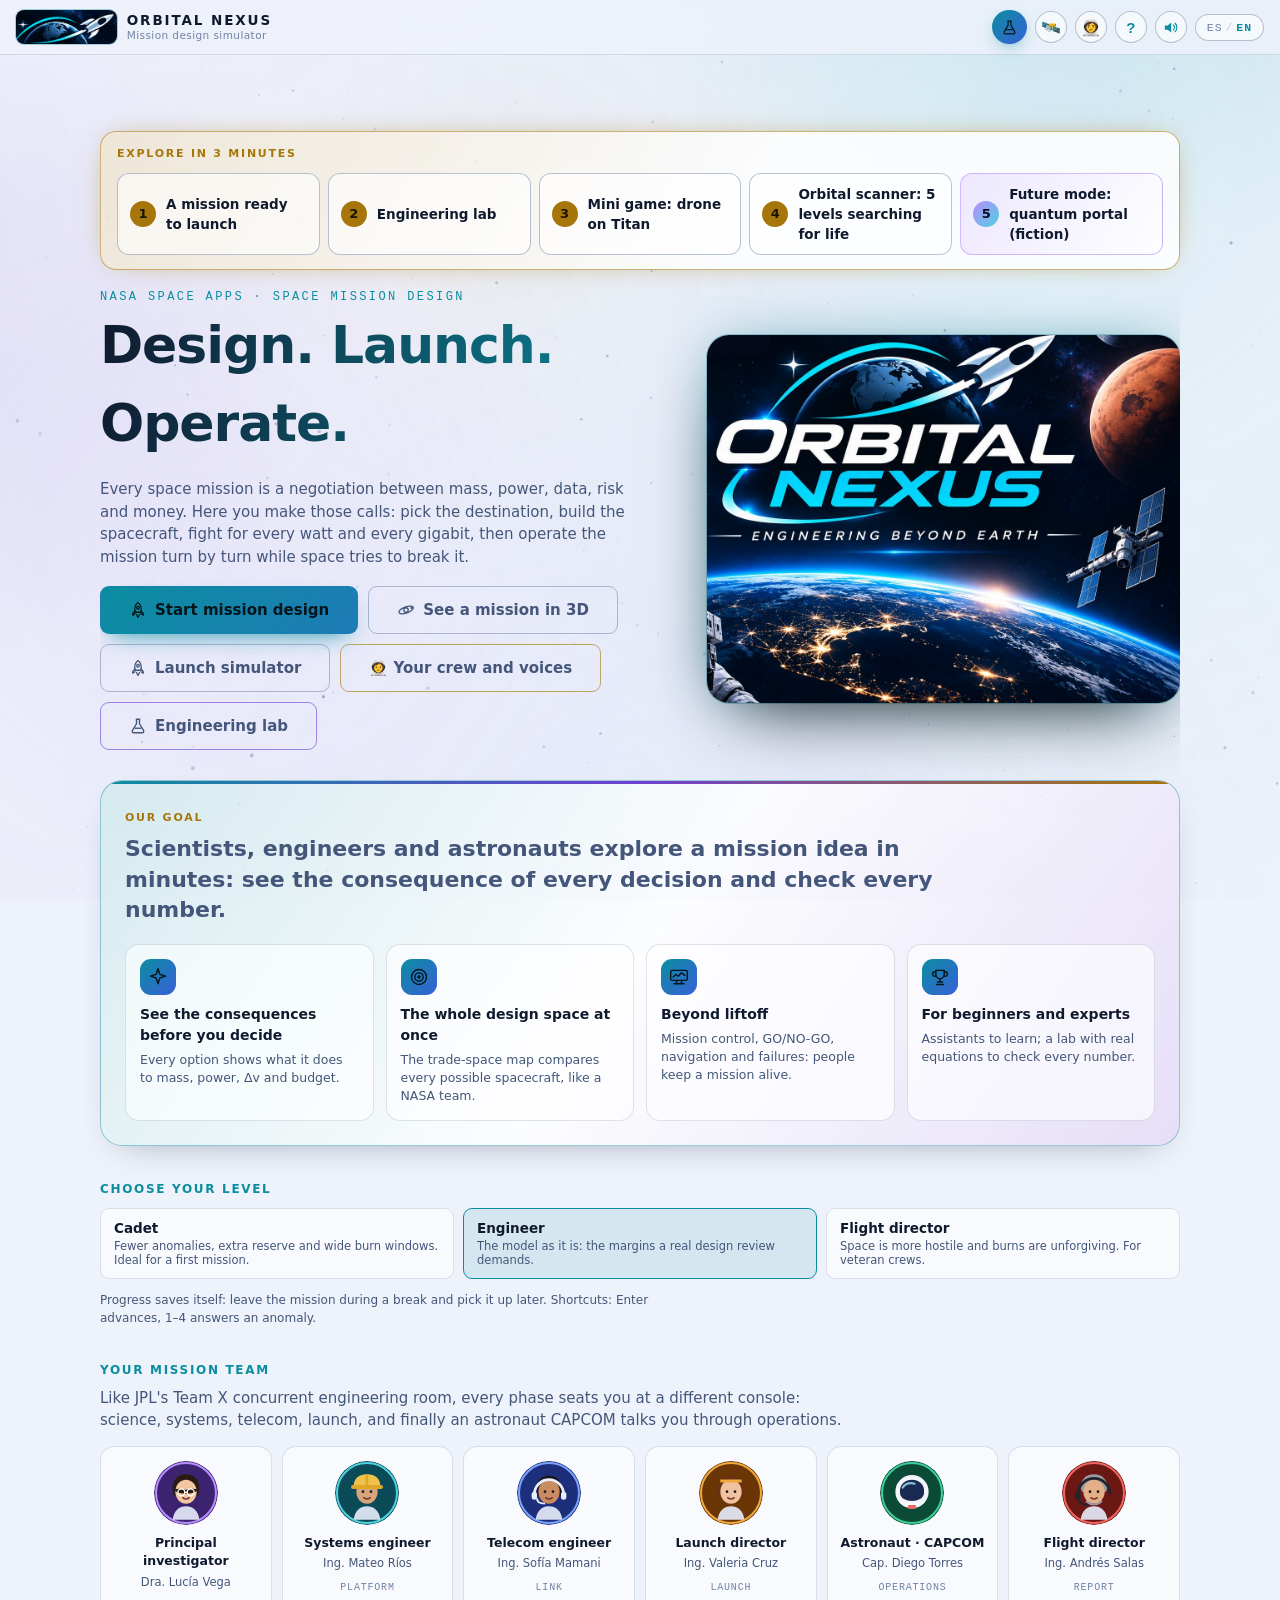
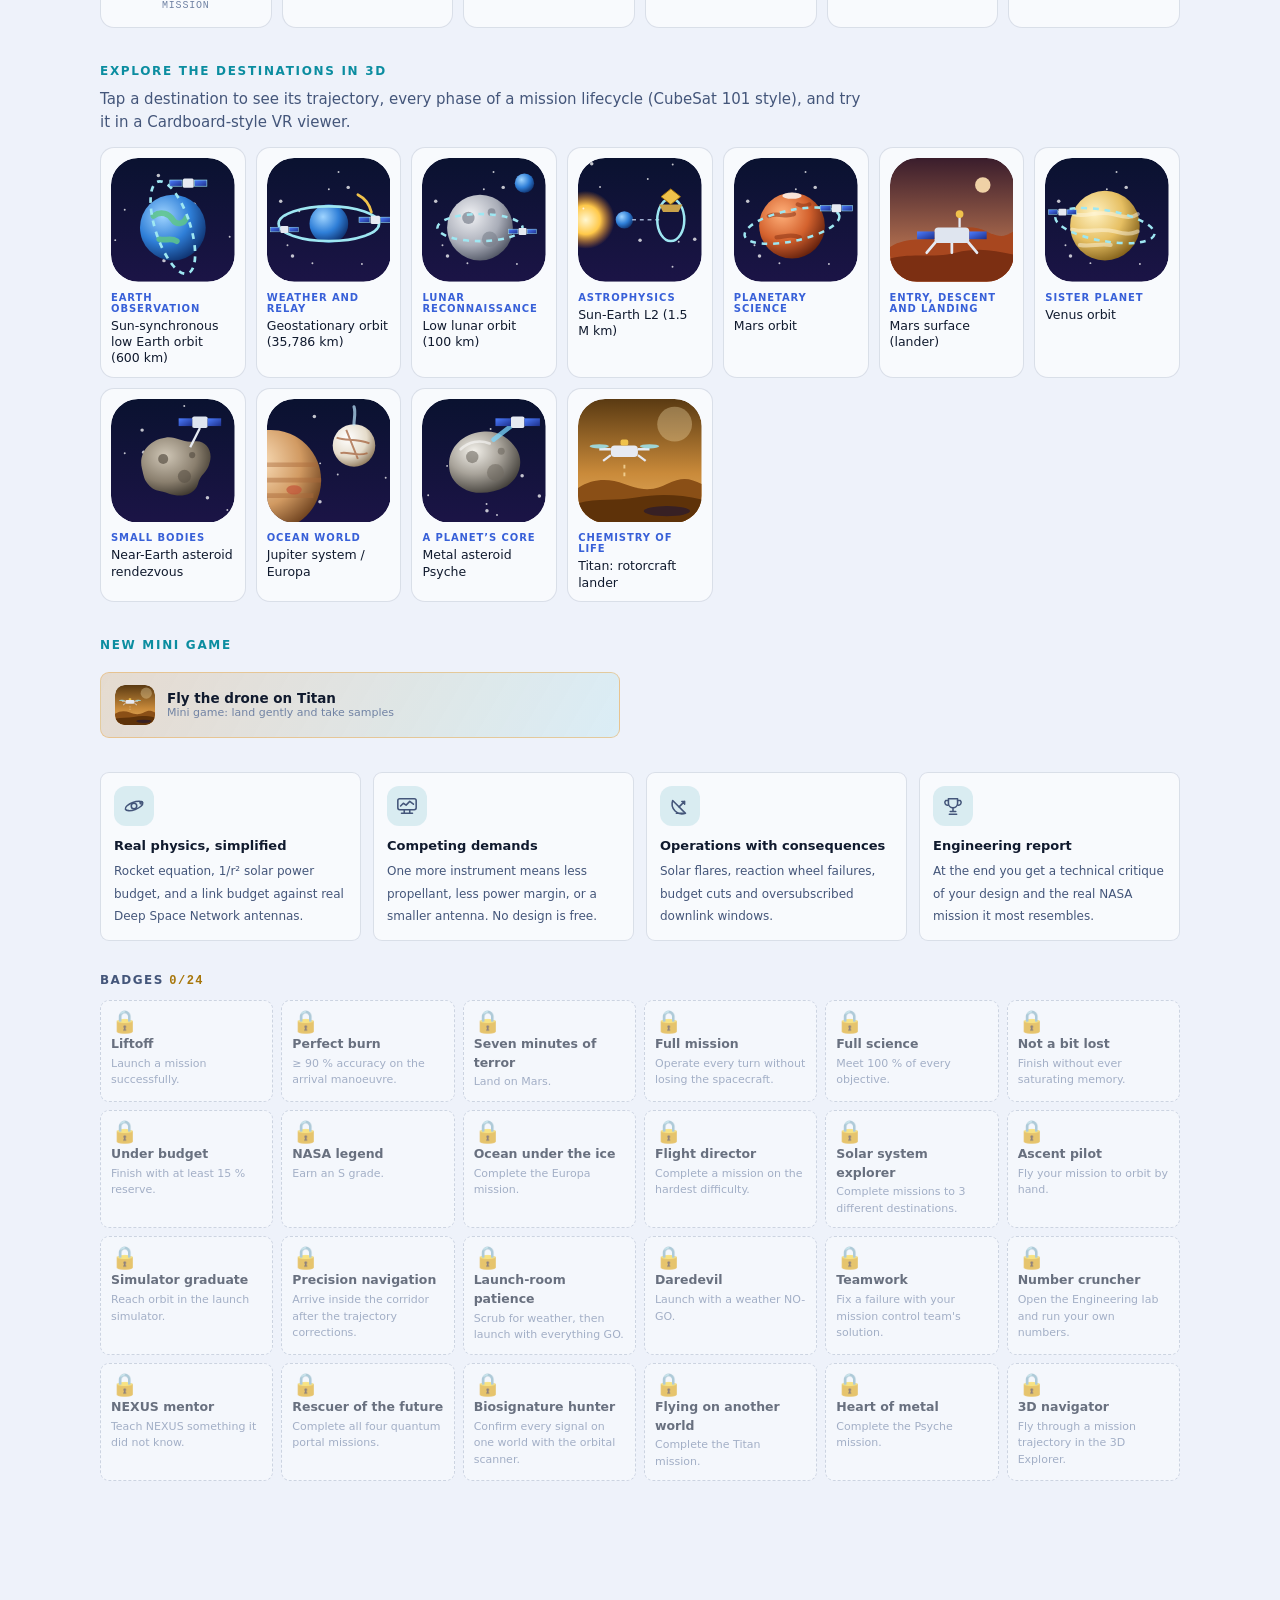
==== commit 4ef2e871: "Let NEXUS answer questions and learn from scientists NEXUS becomes a small expert system: asked by t" ====
--- a/index.html
+++ b/index.html
@@ -33,6 +33,7 @@
       <svg viewBox="0 0 24 24" aria-hidden="true"><path d="M9 3h6M10 3v6l-5.5 9.2A2 2 0 0 0 6.2 21h11.6a2 2 0 0 0 1.7-2.8L14 9V3" fill="none" stroke="currentColor" stroke-width="1.7" stroke-linejoin="round"/><path d="M7.5 15h9" stroke="currentColor" stroke-width="1.7"/></svg>
       <span id="lab-top-txt">Laboratorio</span>
     </button>
+    <button class="icon-btn nx-btn" type="button" data-act="nexus" aria-label="NEXUS" title="Pregunta a NEXUS · Ask NEXUS">🛰️</button>
     <button class="icon-btn crew-btn" type="button" data-act="crew" aria-label="Tripulación · Crew" title="Tripulación y voces · Crew and voices">👩‍🚀</button>
     <button class="icon-btn help-btn" type="button" data-act="tour" aria-label="Ayuda · Help" title="Cómo se juega · How to play">?</button>
     <button class="icon-btn" id="snd-toggle" type="button" aria-label="Sound">
@@ -75,6 +76,7 @@
 <script src="assets/js/lab.js"></script>
 <script src="assets/js/help.js"></script>
 <script src="assets/js/voice.js"></script>
+<script src="assets/js/nexus-ai.js"></script>
 <script src="assets/js/titan.js"></script>
 <script src="assets/js/scanner.js"></script>
 <script src="assets/js/portal.js"></script>
--- a/assets/css/style.css
+++ b/assets/css/style.css
@@ -1762,3 +1762,50 @@
 .crew-btns{display:flex;gap:8px;flex-wrap:wrap}
 .crew-btn{font-size:16px}
 .crew-cta{border-color:color-mix(in srgb,var(--gold) 60%,transparent)}
+
+/* ---------------------------------------------------------------- *
+ * NEXUS chat: the expert system that learns                         *
+ * ---------------------------------------------------------------- */
+.nx{position:fixed;right:16px;bottom:16px;top:72px;z-index:135;width:min(420px,calc(100% - 32px));display:flex;flex-direction:column;
+  border-radius:18px;overflow:hidden;background:rgba(6,10,28,.96);color:#e8eefc;border:1px solid rgba(79,209,224,.55);
+  box-shadow:0 30px 80px -24px rgba(0,0,0,.9),0 0 40px -14px #4fd1e0;backdrop-filter:blur(10px)}
+.nx[hidden]{display:none}
+.nx-head{display:flex;gap:12px;align-items:center;padding:12px 14px;border-bottom:1px solid rgba(79,209,224,.25);background:linear-gradient(120deg,rgba(79,209,224,.14),transparent)}
+.nx-head .vcap-orb{width:38px;height:38px}
+.nx-head b{display:block;font-size:16px;letter-spacing:.12em}
+.nx-head span{display:block;font-size:11.5px;color:#9fb0d0}
+.nx-x{margin-left:auto;color:#e8eefc;border-color:rgba(140,170,230,.3)}
+.nx-log{flex:1;overflow:auto;padding:12px;display:flex;flex-direction:column;gap:8px}
+.nx-msg{max-width:88%;padding:9px 12px;border-radius:14px;font-size:13.5px;line-height:1.5}
+.nx-msg p{margin:0}
+.nx-bot{align-self:flex-start;background:rgba(79,209,224,.1);border:1px solid rgba(79,209,224,.3);border-bottom-left-radius:4px}
+.nx-me{align-self:flex-end;background:linear-gradient(135deg,#4fd1e0,#7aa2ff);color:#04161c;font-weight:600;border-bottom-right-radius:4px}
+.nx-src{display:inline-block;margin-top:6px;font-size:11px;font-weight:700;color:#f0c24b}
+.nx-fix{display:block;margin-top:6px;border:0;background:none;color:#9fb0d0;font:600 11.5px inherit;cursor:pointer;padding:0;text-decoration:underline}
+.nx-chips{display:flex;gap:6px;flex-wrap:wrap;padding:0 12px 8px}
+.nx-chip{font:600 11.5px inherit;padding:5px 10px;border-radius:999px;border:1px solid rgba(79,209,224,.4);background:rgba(79,209,224,.08);color:#c9f3f8;cursor:pointer}
+.nx-teach{margin:0 12px 8px;padding:10px;border-radius:12px;background:rgba(240,194,75,.1);border:1px solid rgba(240,194,75,.5);display:flex;flex-direction:column;gap:6px}
+.nx-teach[hidden]{display:none}
+.nx-teach b{color:#f0c24b;font-size:13px}
+.nx-teach span{font-size:12px;color:#dbe5f7}
+.nx-teach textarea{width:100%;border-radius:10px;border:1px solid rgba(240,194,75,.5);background:rgba(0,0,0,.3);color:#fff;font:inherit;font-size:13px;padding:8px;resize:vertical}
+.nx-tbtn{display:flex;gap:8px;justify-content:flex-end}
+.nx .btn{color:#e8eefc;border-color:rgba(140,170,230,.3);background:rgba(255,255,255,.03)}
+.nx .btn.primary{background:linear-gradient(135deg,#f0c24b,#4fd1e0);color:#04161c;border-color:transparent}
+.nx-form{display:flex;gap:6px;padding:10px 12px;border-top:1px solid rgba(79,209,224,.2)}
+.nx-form input{flex:1;min-width:0;padding:10px 12px;border-radius:12px;border:1px solid rgba(140,170,230,.3);background:rgba(0,0,0,.3);color:#fff;font:inherit;font-size:14px}
+.nx-form input:focus{outline:none;border-color:#4fd1e0}
+.nx-mic,.nx-send{width:42px;border-radius:12px;border:1px solid rgba(79,209,224,.45);background:rgba(79,209,224,.12);color:#fff;font-size:17px;cursor:pointer}
+.nx-send{background:linear-gradient(135deg,#4fd1e0,#7aa2ff);color:#04161c;border:0}
+.nx-mic.on{background:#f0655f;border-color:#f0655f;animation:readyPulse 1.2s infinite}
+.nx-foot{display:flex;gap:10px;align-items:center;flex-wrap:wrap;padding:8px 12px;font-size:12px;color:#9fb0d0;border-top:1px solid rgba(79,209,224,.15)}
+.nx-foot span{flex:1}
+.nx-foot button,.nx-imp{border:0;background:none;color:#4fd1e0;font:600 12px inherit;cursor:pointer;padding:0}
+.nx-kb{list-style:none;margin:8px 0 0;padding:0;display:grid;gap:8px}
+.nx-kb li{padding:8px;border-radius:10px;background:rgba(0,0,0,.25);display:grid;gap:3px}
+.nx-kb b{font-size:12.5px}
+.nx-kb span{font-size:12.5px;color:#dbe5f7}
+.nx-kb small{font-size:11px;color:#9fb0d0}
+.nx-kb button{justify-self:end;border:0;background:none;color:#f0655f;font:600 11.5px inherit;cursor:pointer}
+.nx-btn{font-size:16px}
+@media (max-width:560px){.nx{right:8px;left:8px;width:auto;top:64px;bottom:8px}}
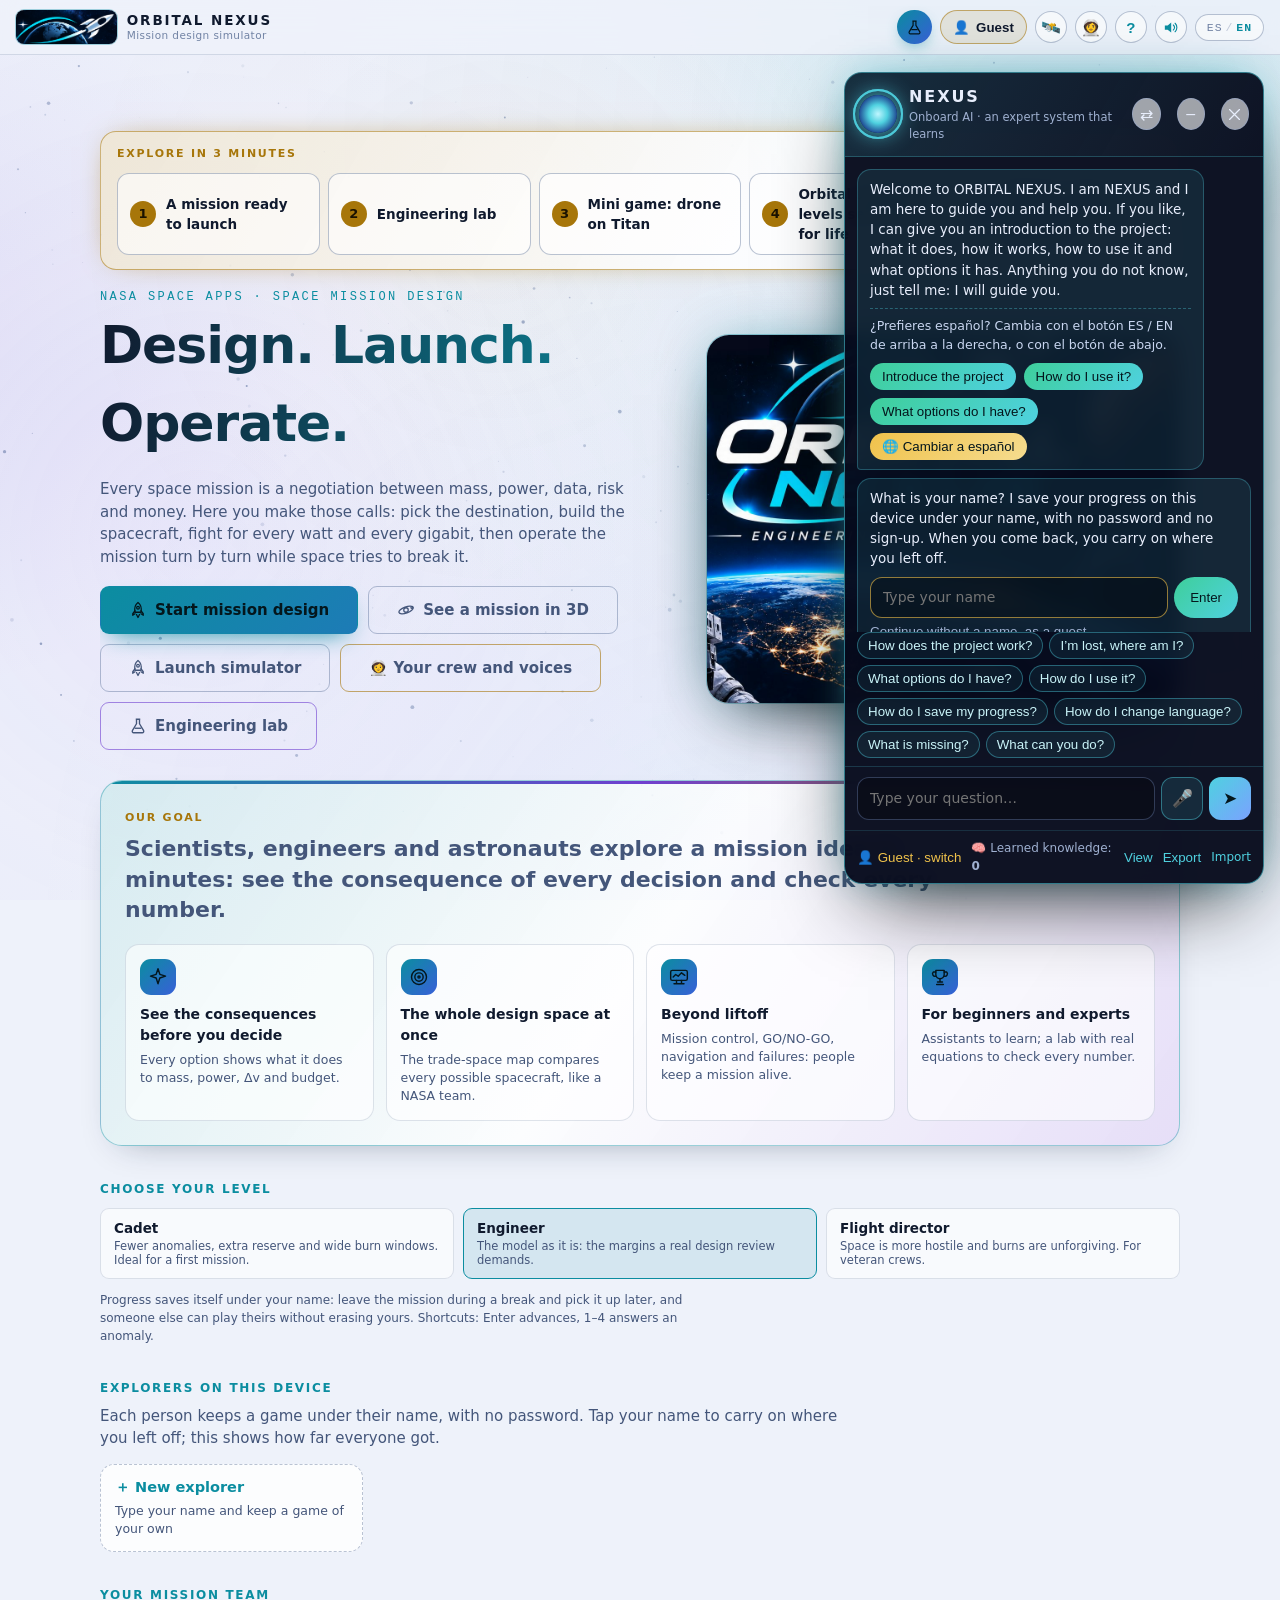
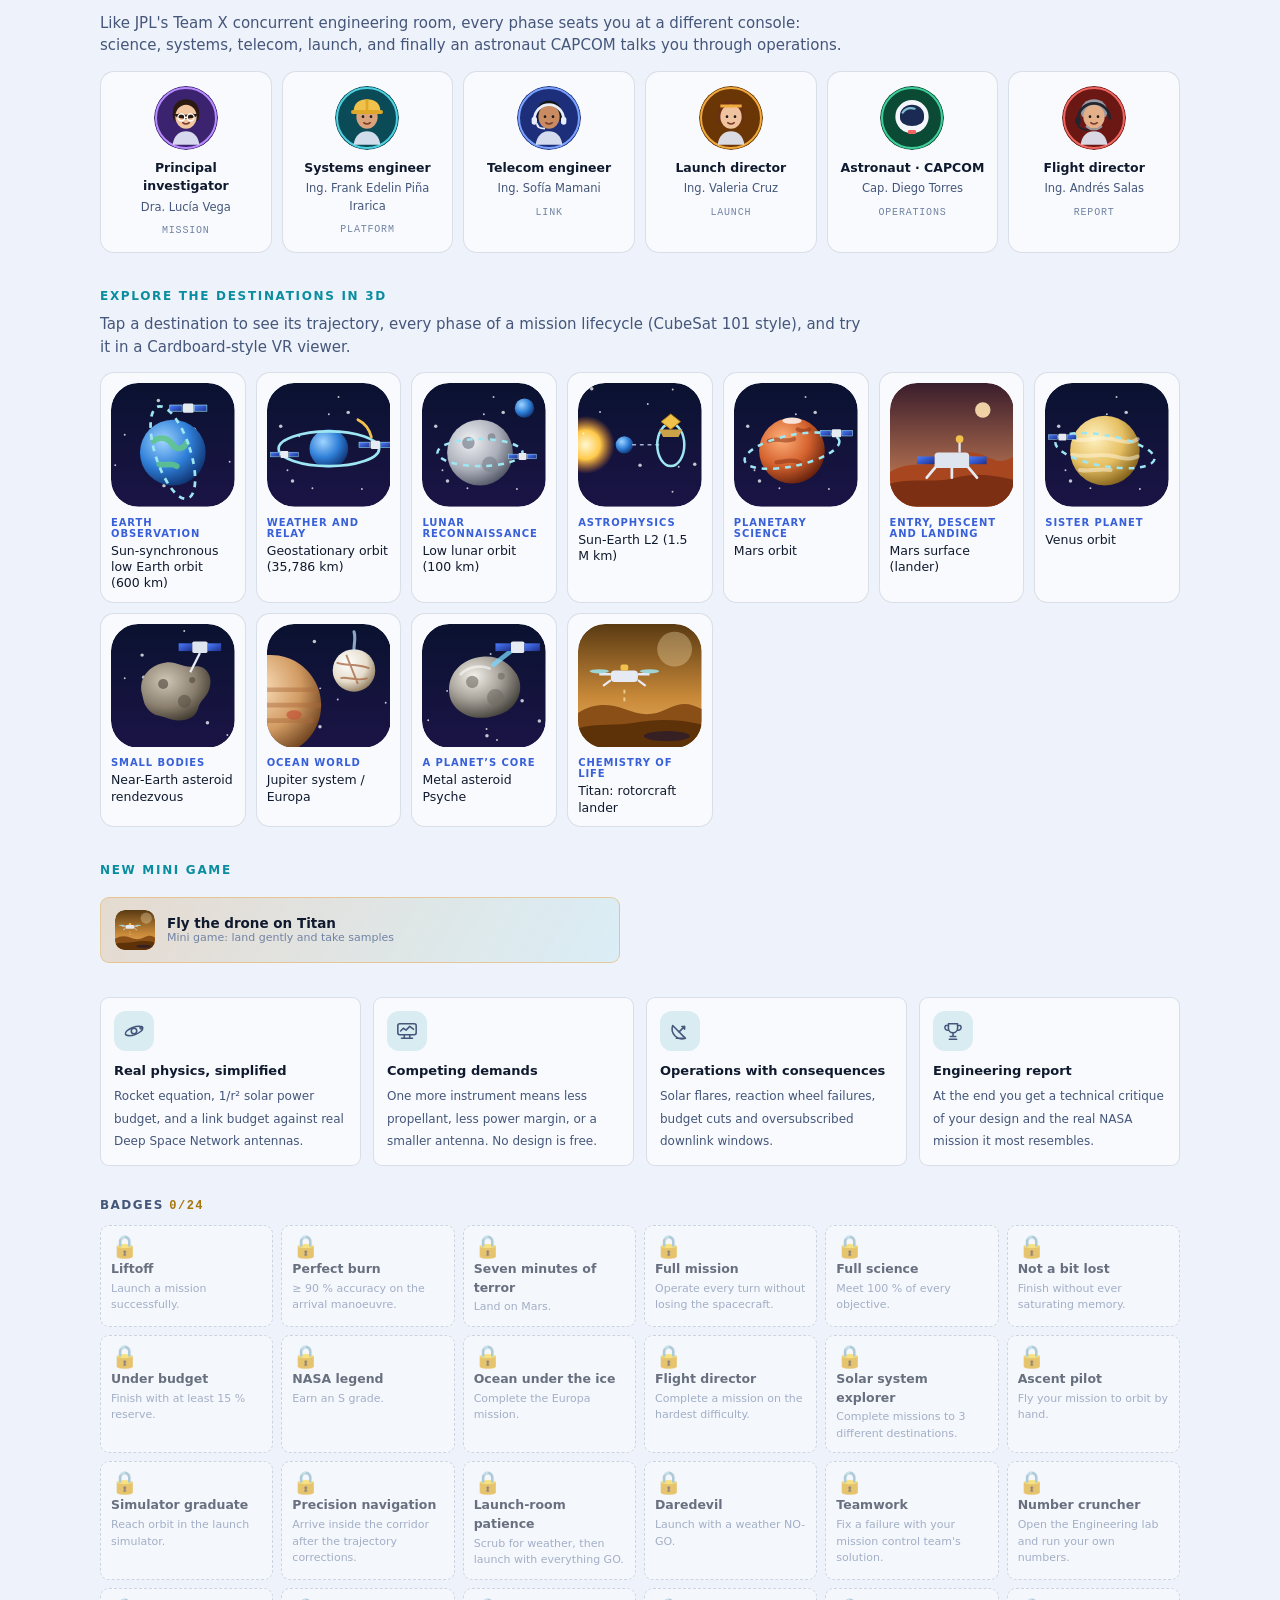
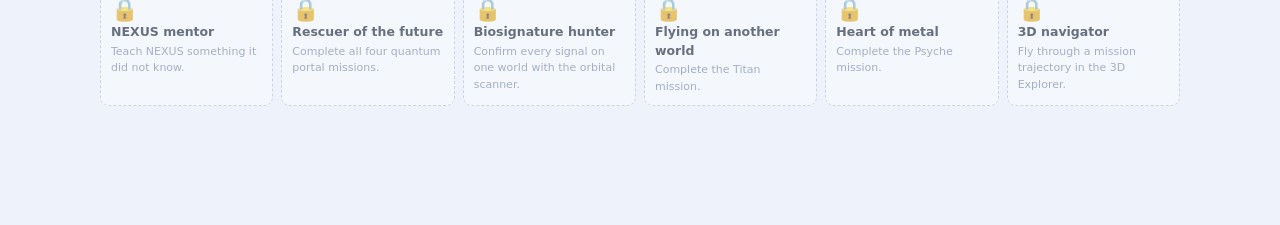
==== commit a2fb69fd: "Give each explorer a separate saved game and have NEXUS welcome every visitor Several people review " ====
--- a/index.html
+++ b/index.html
@@ -33,6 +33,7 @@
       <svg viewBox="0 0 24 24" aria-hidden="true"><path d="M9 3h6M10 3v6l-5.5 9.2A2 2 0 0 0 6.2 21h11.6a2 2 0 0 0 1.7-2.8L14 9V3" fill="none" stroke="currentColor" stroke-width="1.7" stroke-linejoin="round"/><path d="M7.5 15h9" stroke="currentColor" stroke-width="1.7"/></svg>
       <span id="lab-top-txt">Laboratorio</span>
     </button>
+    <button class="who-btn" id="who-btn" type="button" data-act="who" title="Tu nombre y tu avance · Your name and progress"><span aria-hidden="true">👤</span><b id="who-name">Invitado</b></button>
     <button class="icon-btn nx-btn" type="button" data-act="nexus" aria-label="NEXUS" title="Pregunta a NEXUS · Ask NEXUS">🛰️</button>
     <button class="icon-btn crew-btn" type="button" data-act="crew" aria-label="Tripulación · Crew" title="Tripulación y voces · Crew and voices">👩‍🚀</button>
     <button class="icon-btn help-btn" type="button" data-act="tour" aria-label="Ayuda · Help" title="Cómo se juega · How to play">?</button>
--- a/assets/css/style.css
+++ b/assets/css/style.css
@@ -1809,3 +1809,80 @@
 .nx-kb button{justify-self:end;border:0;background:none;color:#f0655f;font:600 11.5px inherit;cursor:pointer}
 .nx-btn{font-size:16px}
 @media (max-width:560px){.nx{right:8px;left:8px;width:auto;top:64px;bottom:8px}}
+
+/* captions that stay out of the way */
+.vcap.pos-br{left:auto;right:16px}
+.vcap.pos-top{top:64px;bottom:auto;left:50%;transform:translate(-50%,-10px)}
+.vcap.pos-top.show{transform:translate(-50%,0)}
+.vcap.vcap-compact{padding:6px 34px 6px 8px;gap:8px;align-items:center;max-width:min(460px,calc(100% - 32px));opacity:0;background:rgba(6,10,28,.82)}
+.vcap.vcap-compact.show{opacity:.96}
+.vcap-compact .vcap-orb,.vcap-compact .vcap-av{width:26px;height:26px}
+.vcap-compact .vcap-orb i{display:none}
+.vcap-compact b{display:none}
+.vcap-compact span{display:block;font-size:12.5px;white-space:nowrap;overflow:hidden;text-overflow:ellipsis;max-width:380px}
+.crew-opts{display:grid;grid-template-columns:1fr 1fr;gap:10px;margin-bottom:14px;text-align:left}
+.crew-opts label{display:flex;flex-direction:column;gap:4px;font-size:12px;color:var(--txt-dim);font-weight:600}
+.crew-opts select{padding:8px;border-radius:10px;border:1px solid var(--line-strong);background:var(--panel-2);color:var(--txt);font:inherit}
+@media (max-width:480px){.crew-opts{grid-template-columns:1fr}}
+/* NEXUS chat: minimise, switch side, open-a-game button */
+.nx.left{right:auto;left:16px}
+.nx-hb{color:#e8eefc;border-color:rgba(140,170,230,.3);font-size:16px;margin-left:4px}
+.nx-head .nx-hb:first-of-type{margin-left:auto}
+.nx-head .nx-x{margin-left:4px}
+.nx-pill{display:none}
+.nx.mini{top:auto;bottom:16px;width:auto;border-radius:999px;background:transparent;border:0;box-shadow:none;backdrop-filter:none}
+.nx.mini > *:not(.nx-pill){display:none}
+.nx.mini .nx-pill{display:inline-flex;align-items:center;gap:6px;padding:10px 16px;border-radius:999px;border:1px solid #4fd1e0;
+  background:rgba(6,10,28,.92);color:#e8eefc;font:700 13px inherit;letter-spacing:.08em;cursor:pointer;box-shadow:0 0 24px -8px #4fd1e0}
+.nx-go{display:inline-block;margin:8px 8px 0 0;padding:6px 12px;border-radius:999px;border:0;cursor:pointer;font:700 12px inherit;color:#04161c;background:linear-gradient(135deg,#3ecf9a,#4fd1e0)}
+
+/* ---------- explorers: one saved game per name ---------- */
+.who-btn{display:inline-flex;align-items:center;gap:6px;height:34px;padding:0 12px;border-radius:999px;cursor:pointer;font:600 12.5px inherit;
+  color:var(--txt);background:color-mix(in srgb,var(--gold) 12%,transparent);border:1px solid color-mix(in srgb,var(--gold) 55%,transparent)}
+.who-btn:hover{border-color:var(--gold)}
+.who-btn b{max-width:110px;overflow:hidden;text-overflow:ellipsis;white-space:nowrap;font-weight:700}
+@media (max-width:900px){.who-btn b{max-width:64px}}
+@media (max-width:640px){.who-btn{padding:0 9px}.who-btn b{display:none}}
+.who-grid{display:grid;grid-template-columns:repeat(auto-fill,minmax(230px,1fr));gap:10px}
+.who-card{display:flex;flex-direction:column;gap:4px;text-align:left;padding:12px 14px;border-radius:var(--radius);cursor:pointer;font:inherit;color:var(--txt);
+  background:var(--panel);border:1px solid var(--line-strong)}
+.who-card:hover{border-color:var(--accent)}
+.who-card.on{border-color:var(--gold);box-shadow:0 0 0 1px var(--gold) inset}
+.who-card b{font-size:14.5px;display:flex;gap:8px;align-items:center}
+.who-card b i{font-style:normal;font-size:10.5px;letter-spacing:.08em;text-transform:uppercase;padding:2px 8px;border-radius:999px;background:var(--gold);color:#1a1300}
+.who-card span{font-size:12.5px;color:var(--txt-dim);line-height:1.45}
+.who-new{border-style:dashed}
+.who-new b{color:var(--accent)}
+/* NEXUS: welcome, name entry and the always-present pill */
+.nx-alt{margin:8px 0 0!important;padding-top:8px;border-top:1px dashed rgba(79,209,224,.35);font-size:12.5px;color:#c9d6f0}
+.nx-acts{display:flex;flex-wrap:wrap}
+.nx-lang{background:linear-gradient(135deg,#f0c24b,#f5dc8f)}
+.nx-who{display:grid;gap:6px;margin-top:8px}
+.nx-whob{display:flex;flex-direction:column;gap:2px;text-align:left;padding:8px 10px;border-radius:12px;cursor:pointer;font:inherit;color:#e8eefc;
+  background:rgba(0,0,0,.28);border:1px solid rgba(140,170,230,.35)}
+.nx-whob:hover,.nx-whob.on{border-color:#f0c24b}
+.nx-whob b{font-size:13.5px}
+.nx-whob small{font-size:11.5px;color:#9fb0d0;line-height:1.4}
+.nx-who-form{display:flex;gap:6px;margin-top:8px}
+.nx-who-form input{flex:1;min-width:0;padding:9px 12px;border-radius:12px;border:1px solid rgba(240,194,75,.6);background:rgba(0,0,0,.35);color:#fff;font:inherit;font-size:14px}
+.nx-who-form input:focus{outline:none;border-color:#f0c24b}
+.nx-who-form .nx-go{margin:0;padding:0 16px}
+.nx-msg.nx-bot:has(.nx-who-form){max-width:100%}
+.nx-me-b{color:#f0c24b!important;max-width:150px;overflow:hidden;text-overflow:ellipsis;white-space:nowrap}
+.nx-pill small{font:600 11px inherit;letter-spacing:0;color:#9fe8f2;margin-left:2px}
+.nav-on .nx.mini{bottom:92px}
+.nx.mini{left:auto}.nx.mini.left{left:16px;right:auto}
+/* a dialog is open: the pill waits out of the way */
+body:has(.tour-back:not([hidden])) .nx.mini{display:none}
+@media (max-width:560px){.nx:not(.mini){top:auto;height:min(80vh,640px)}.nx-pill small{display:none}
+  .nx-chips{flex-wrap:nowrap;overflow-x:auto;scrollbar-width:none}.nx-chip{flex:0 0 auto;white-space:nowrap}
+  .nx-foot{padding:6px 12px;gap:8px}.nx-head{padding:8px 12px}}
+/* crew dialog: always fits the screen, with the save button in reach */
+.tour-back{overflow:auto}
+.tour.crew{max-height:calc(100vh - 32px);max-height:calc(100dvh - 32px);overflow-y:auto;padding-bottom:0}
+.tour.crew .tour-btns{position:sticky;bottom:0;padding:10px 0 16px;flex-wrap:wrap;backdrop-filter:blur(8px);-webkit-backdrop-filter:blur(8px)}
+.tour.crew .tour-btns .btn{flex:1 1 130px}
+.tour.crew .tour-btns .btn.ghost{background:var(--panel-solid)}
+/* while the crew dialog is open, captions go to the top so they never cover its buttons */
+body:has(#crew:not([hidden])) .vcap{top:64px;bottom:auto;left:50%;right:auto;transform:translate(-50%,0)}
+@media (max-height:760px){.tour.crew .tour-art{display:none}.tour.crew{padding-top:22px}}
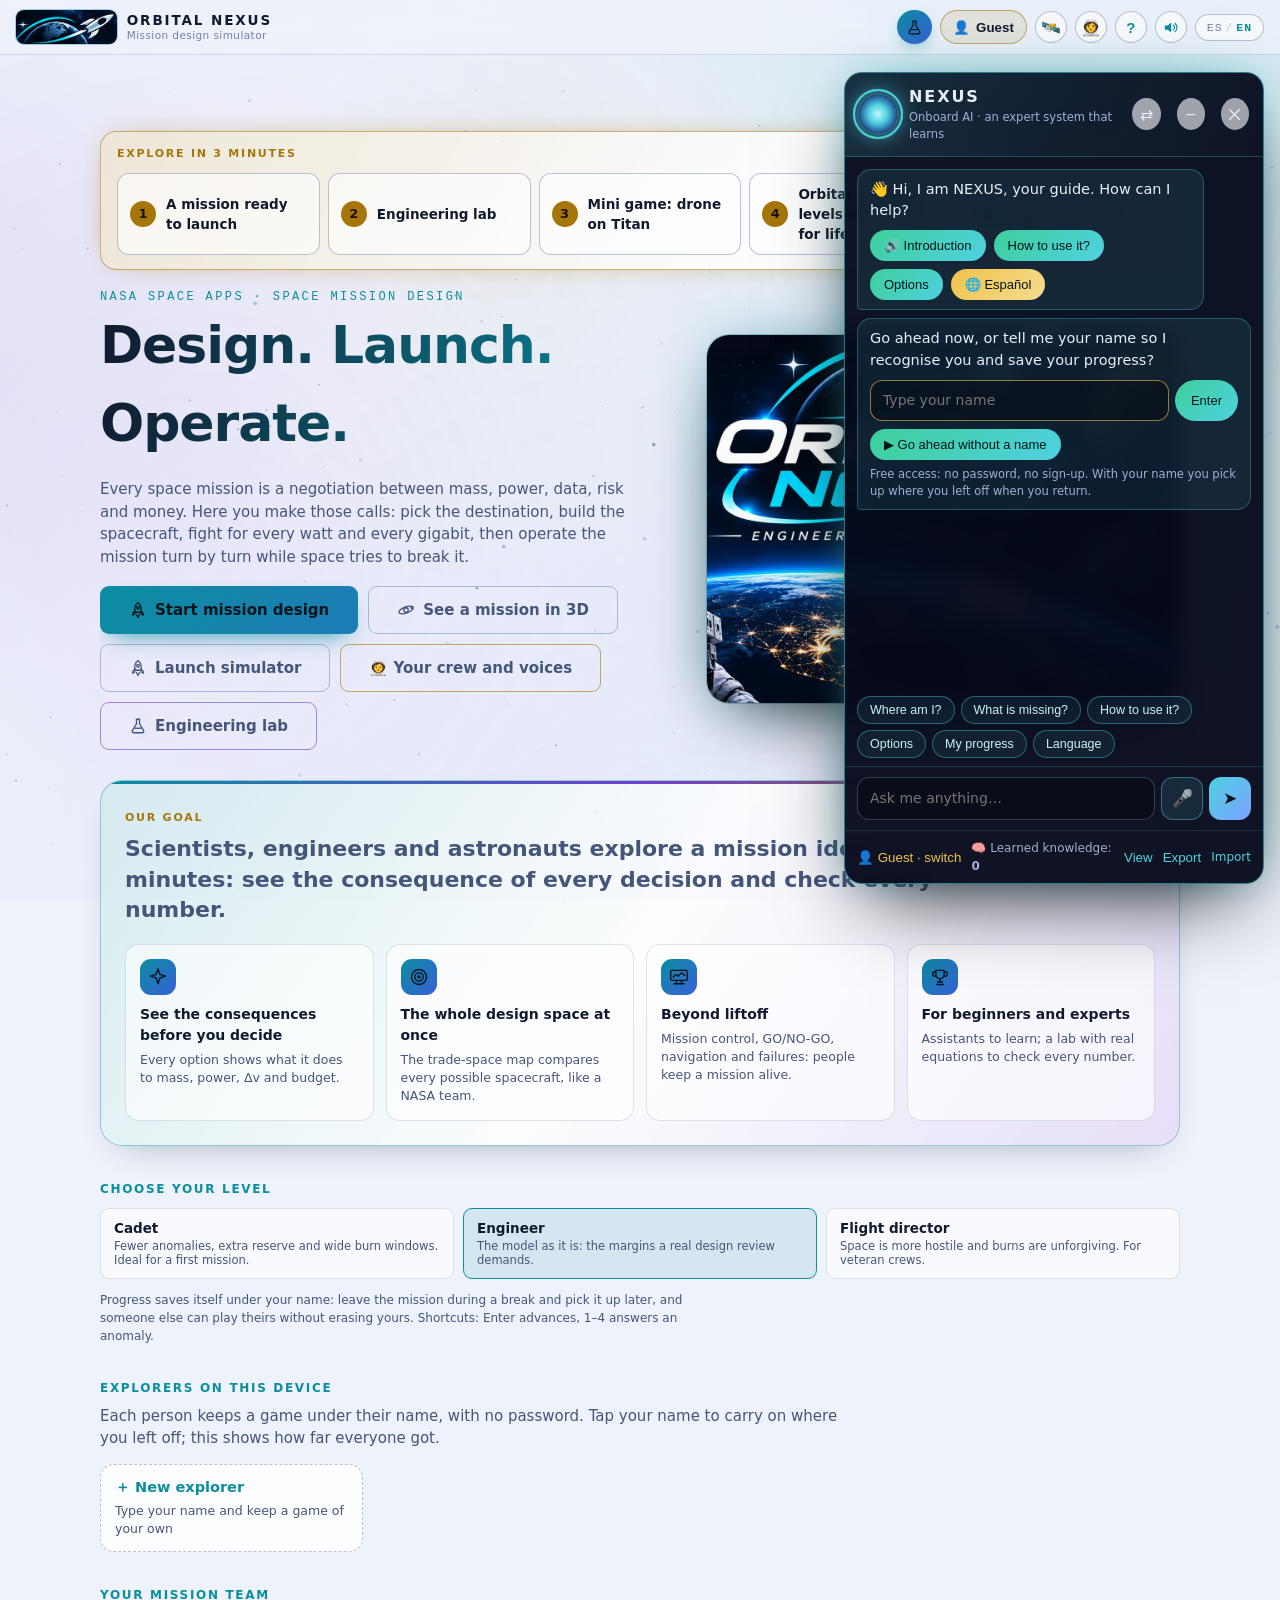
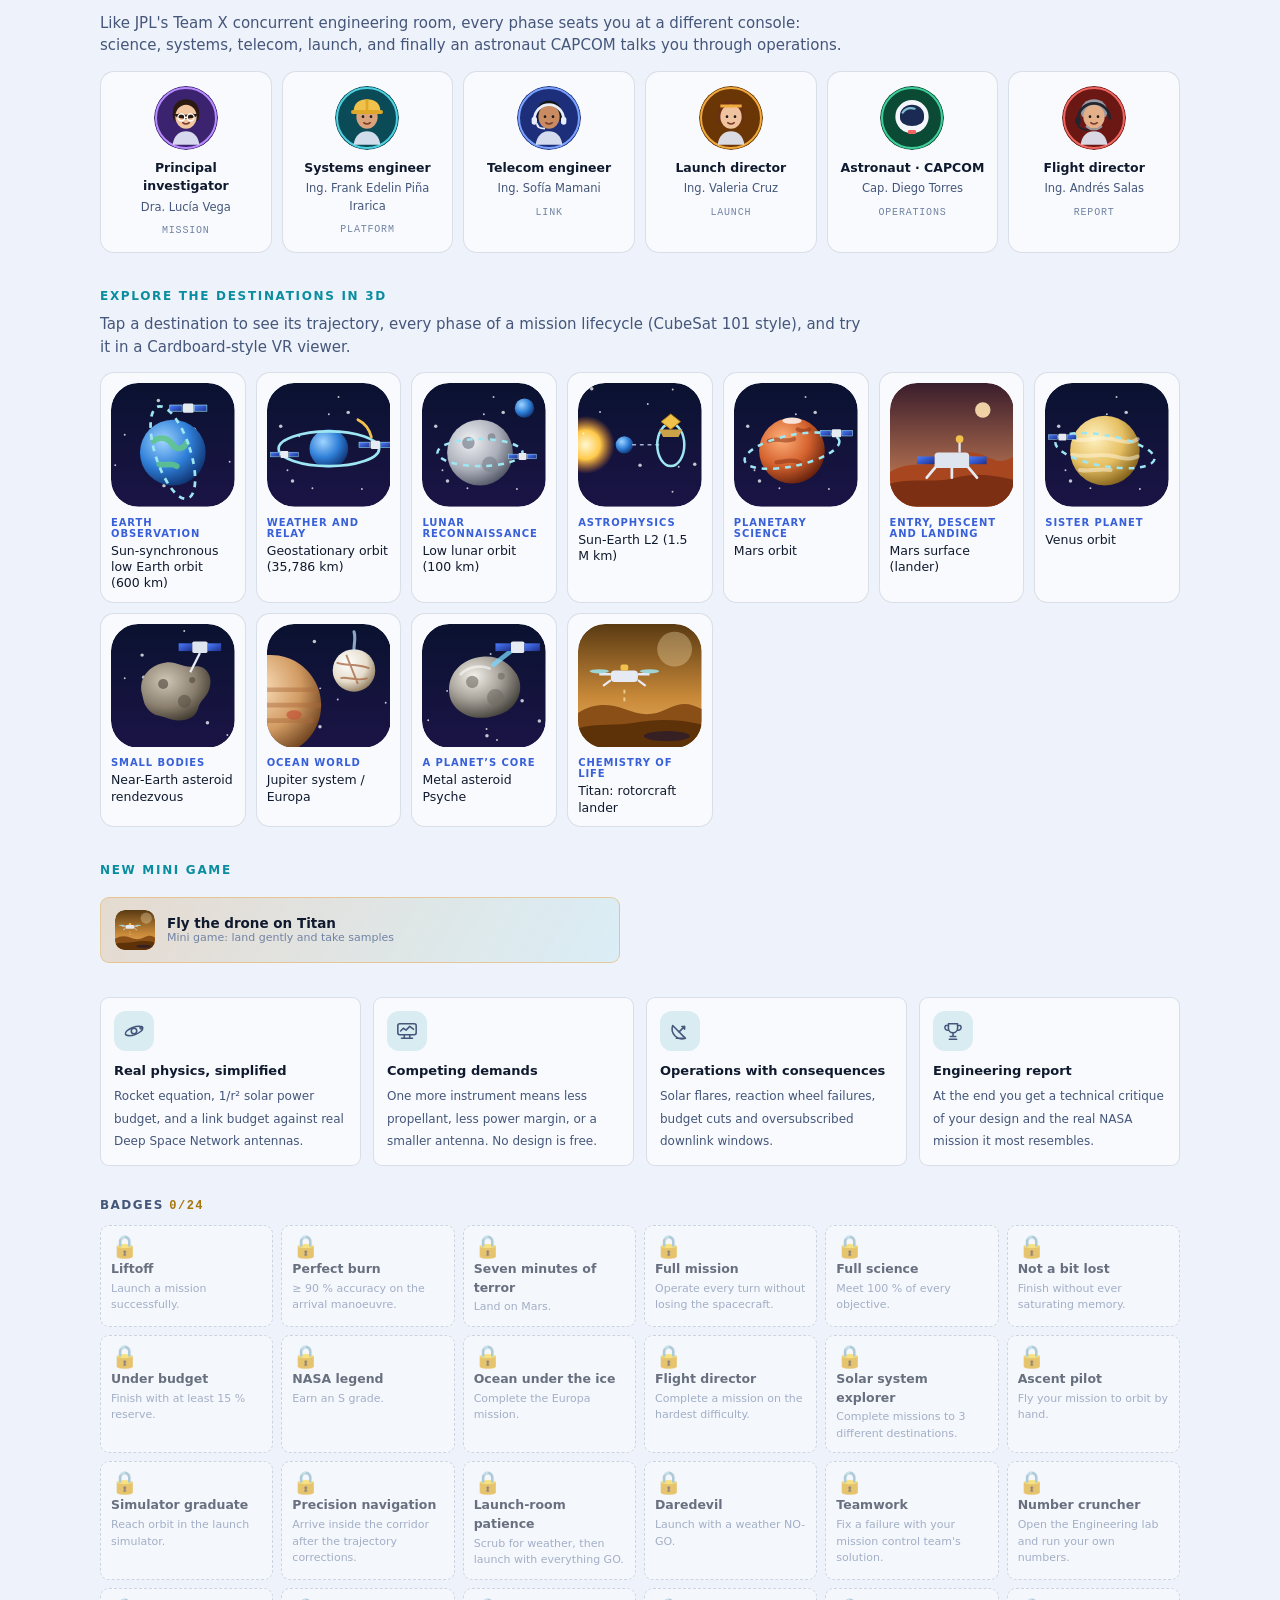
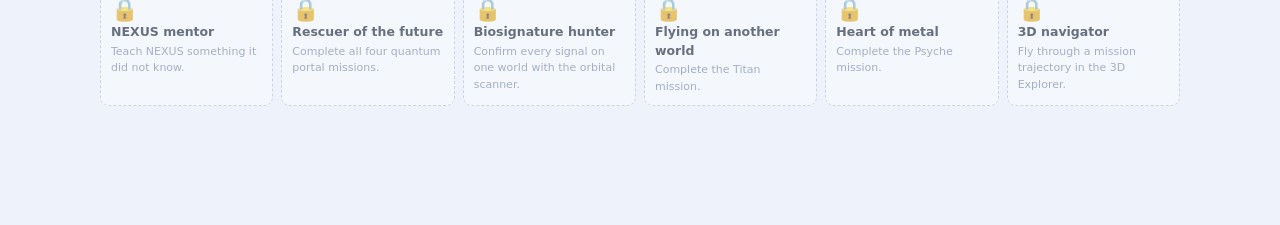
==== commit a7309d66: "Open in English by default and have NEXUS ask: go ahead, or leave your name The Space Apps jury read" ====
--- a/index.html
+++ b/index.html
@@ -1,5 +1,5 @@
 <!doctype html>
-<html lang="es">
+<html lang="en">
 <head>
 <meta charset="utf-8">
 <meta name="viewport" content="width=device-width, initial-scale=1">
@@ -18,25 +18,25 @@
 <canvas id="starfield" aria-hidden="true"></canvas>
 
 <header class="topbar">
-  <div class="brand" role="link" tabindex="0" title="Inicio · Home">
+  <div class="brand" role="link" tabindex="0" title="Home · Inicio">
     <img class="brand-logo" src="assets/img/logo-mark.png" alt="" width="90" height="34">
     <div class="brand-text">
       <strong>ORBITAL NEXUS</strong>
-      <span id="brand-sub">Simulador de diseño de misiones</span>
+      <span id="brand-sub">Mission design simulator</span>
     </div>
   </div>
 
   <nav class="stepper" id="stepper" aria-label="Mission phases"></nav>
 
   <div class="topbar-right">
-    <button class="lab-top" id="lab-top" type="button" data-act="lab" title="Laboratorio de ingeniería · Engineering lab">
+    <button class="lab-top" id="lab-top" type="button" data-act="lab" title="Engineering lab · Laboratorio de ingeniería">
       <svg viewBox="0 0 24 24" aria-hidden="true"><path d="M9 3h6M10 3v6l-5.5 9.2A2 2 0 0 0 6.2 21h11.6a2 2 0 0 0 1.7-2.8L14 9V3" fill="none" stroke="currentColor" stroke-width="1.7" stroke-linejoin="round"/><path d="M7.5 15h9" stroke="currentColor" stroke-width="1.7"/></svg>
-      <span id="lab-top-txt">Laboratorio</span>
+      <span id="lab-top-txt">Lab</span>
     </button>
-    <button class="who-btn" id="who-btn" type="button" data-act="who" title="Tu nombre y tu avance · Your name and progress"><span aria-hidden="true">👤</span><b id="who-name">Invitado</b></button>
-    <button class="icon-btn nx-btn" type="button" data-act="nexus" aria-label="NEXUS" title="Pregunta a NEXUS · Ask NEXUS">🛰️</button>
-    <button class="icon-btn crew-btn" type="button" data-act="crew" aria-label="Tripulación · Crew" title="Tripulación y voces · Crew and voices">👩‍🚀</button>
-    <button class="icon-btn help-btn" type="button" data-act="tour" aria-label="Ayuda · Help" title="Cómo se juega · How to play">?</button>
+    <button class="who-btn" id="who-btn" type="button" data-act="who" title="Your name and progress · Tu nombre y tu avance"><span aria-hidden="true">👤</span><b id="who-name">Guest</b></button>
+    <button class="icon-btn nx-btn" type="button" data-act="nexus" aria-label="NEXUS" title="Ask NEXUS · Pregunta a NEXUS">🛰️</button>
+    <button class="icon-btn crew-btn" type="button" data-act="crew" aria-label="Crew · Tripulación" title="Crew and voices · Tripulación y voces">👩‍🚀</button>
+    <button class="icon-btn help-btn" type="button" data-act="tour" aria-label="Help · Ayuda" title="How to play · Cómo se juega">?</button>
     <button class="icon-btn" id="snd-toggle" type="button" aria-label="Sound">
       <svg viewBox="0 0 24 24" aria-hidden="true"><path d="M4 9h4l5-4v14l-5-4H4z" fill="currentColor"/><path class="snd-on" d="M16 8.5a5 5 0 0 1 0 7M18.5 6a8.5 8.5 0 0 1 0 12" fill="none" stroke="currentColor" stroke-width="1.6" stroke-linecap="round"/><path class="snd-off" d="M16 9l5 6M21 9l-5 6" stroke="currentColor" stroke-width="1.6" stroke-linecap="round"/></svg>
     </button>
--- a/assets/css/style.css
+++ b/assets/css/style.css
@@ -1886,3 +1886,9 @@
 /* while the crew dialog is open, captions go to the top so they never cover its buttons */
 body:has(#crew:not([hidden])) .vcap{top:64px;bottom:auto;left:50%;right:auto;transform:translate(-50%,0)}
 @media (max-height:760px){.tour.crew .tour-art{display:none}.tour.crew{padding-top:22px}}
+/* NEXUS chat kept brief: short lines, "read all" on demand */
+.nx-more{display:inline-block;margin:6px 8px 0 0;border:0;background:none;color:#4fd1e0;font:700 12px inherit;cursor:pointer;padding:0;text-decoration:underline}
+.nx-hint{margin:6px 0 0!important;font-size:11.5px;color:#9fb0d0}
+.nx-msg{font-size:14.5px}
+.nx-go{font-size:13px;padding:8px 14px}
+.nx-chip{font-size:12.5px;padding:6px 12px}
